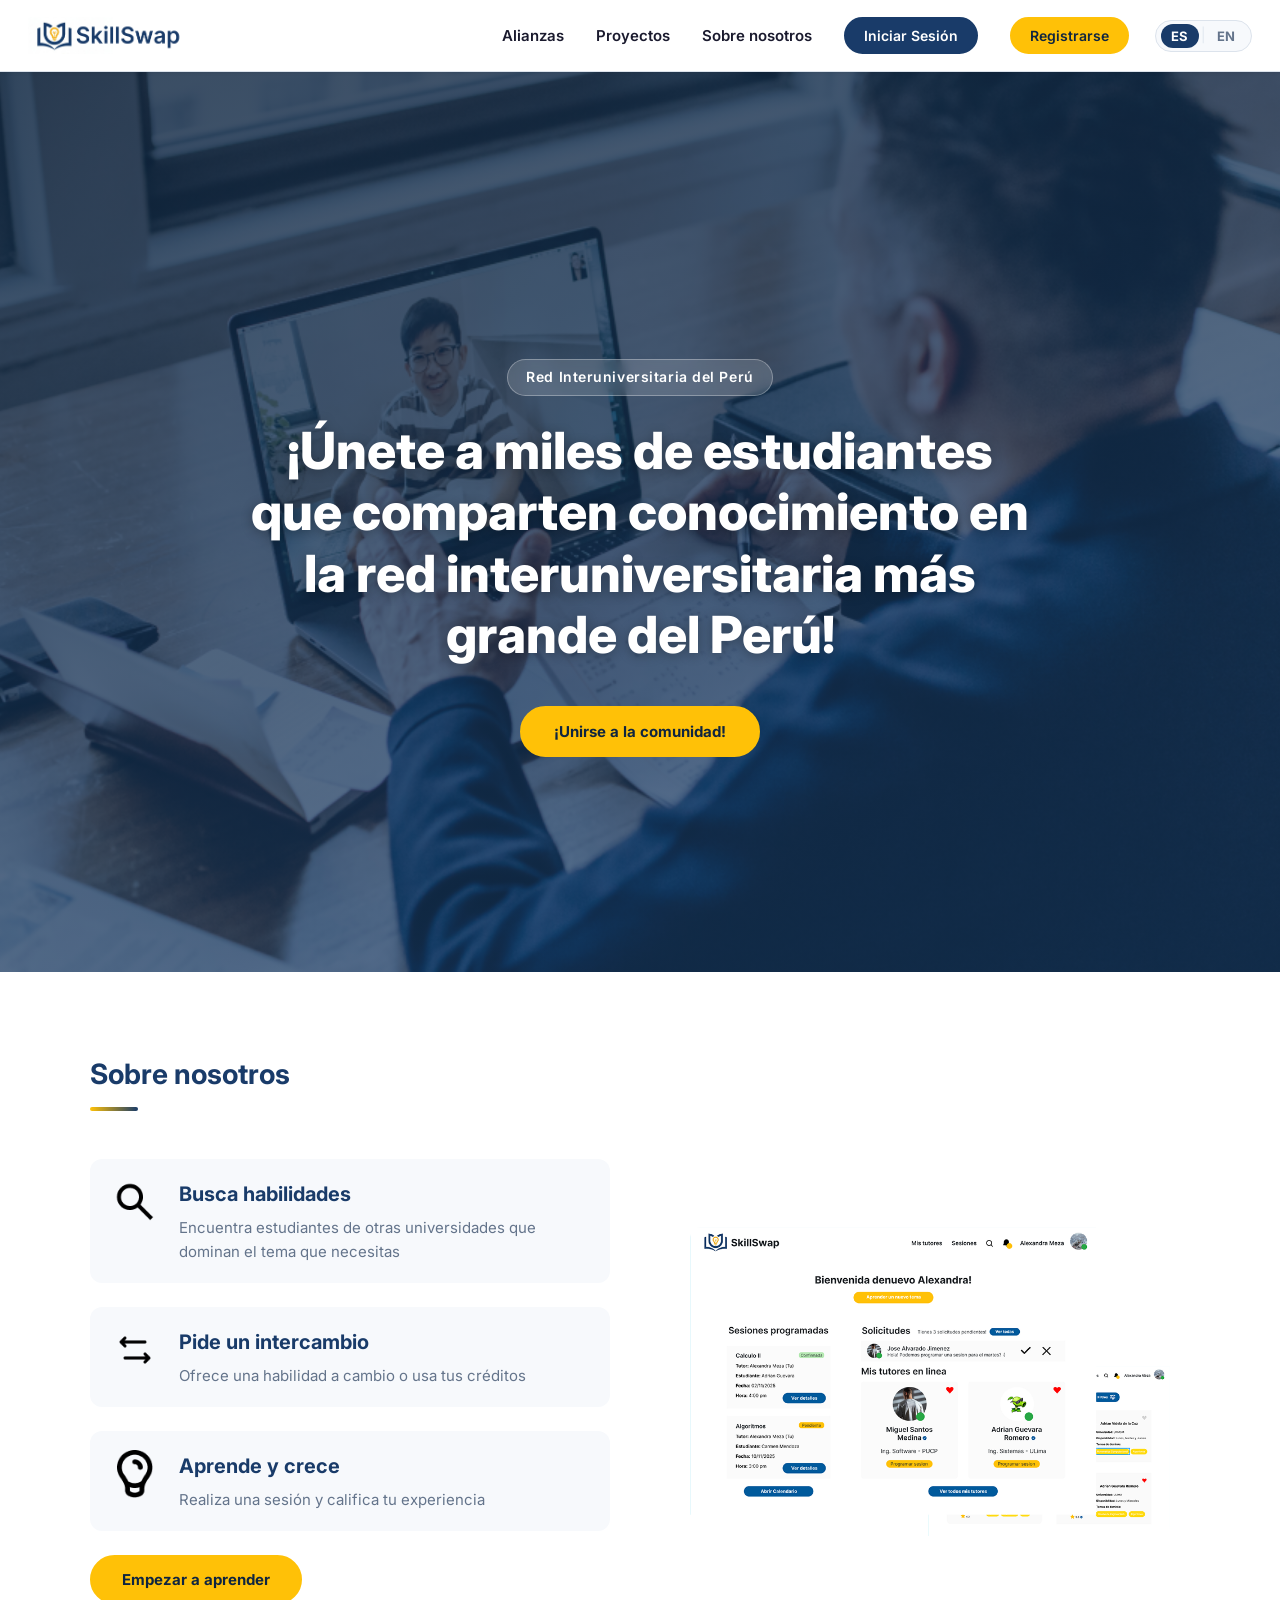
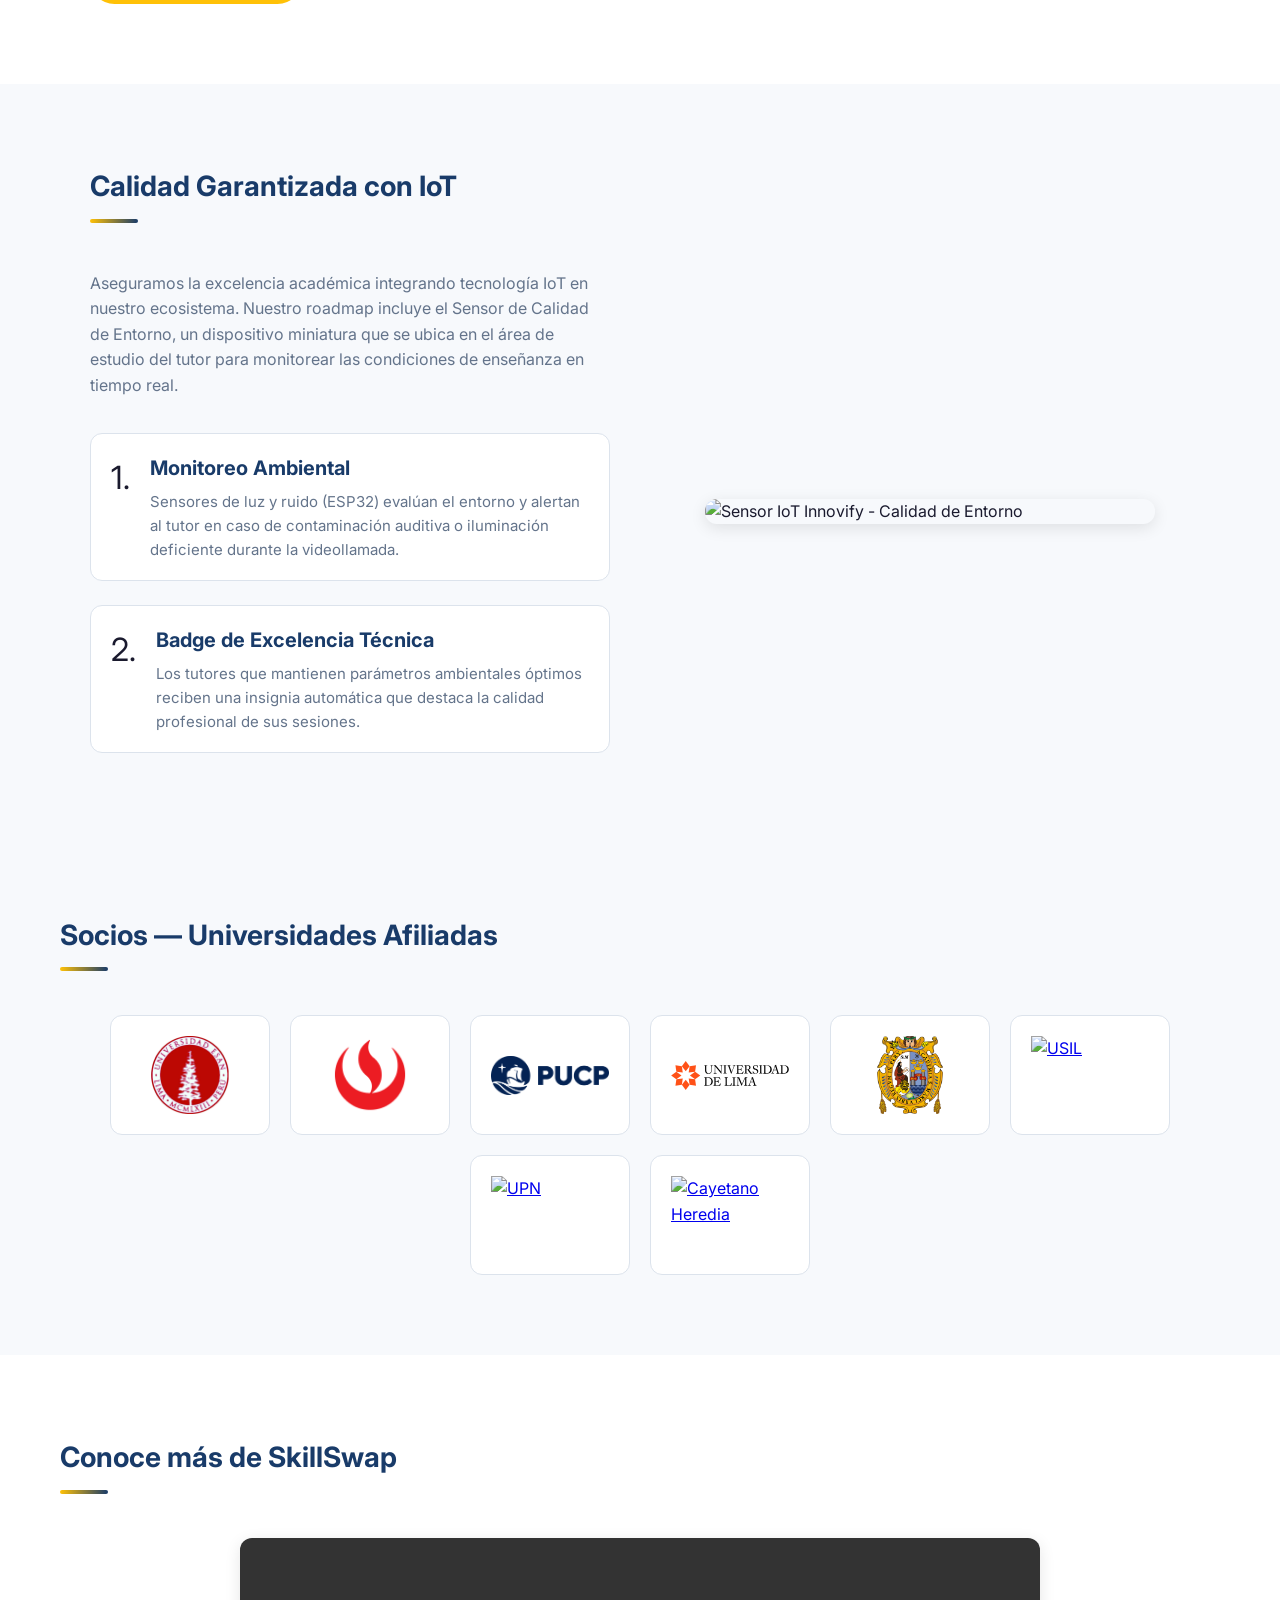
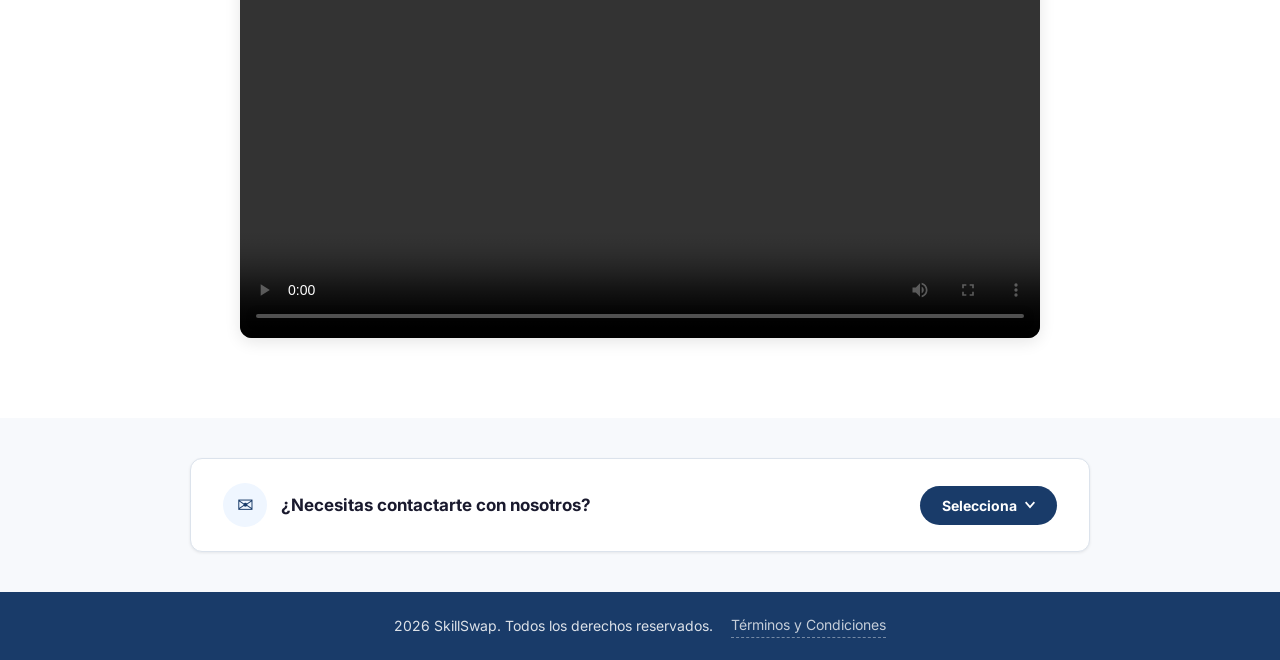
==== public/index.html @ 89dc1c05 "se agrega rutas de alliances" ====
<!DOCTYPE html>
<html lang="es">
  <head>
    <meta charset="UTF-8" />
    <meta name="viewport" content="width=device-width, initial-scale=1.0" />

    <!-- ── SEO Meta Tags ── -->
    <meta name="description" content="Conecta con estudiantes universitarios verificados para recibir tutorías en línea." />

    <!-- ── SEO Bilingüe: hreflang (US35) ── -->
    <!--
      Estas etiquetas le dicen a Google qué versión de idioma mostrar según la región.
      Cuando el usuario esté en español, el <head> se estructura así:
      lang="es" + hreflang="es/en/x-default" apuntando a la misma URL
      (una SPA no tiene rutas distintas, así que href apunta al mismo index.html)
    -->
    <link rel="alternate" hreflang="es" href="index.html" />
    <link rel="alternate" hreflang="en" href="index.html" />
    <link rel="alternate" hreflang="x-default" href="index.html" />

    <link rel="stylesheet" href="assets/styles/index_stylesheet.css" />
    <link rel="icon" href="favicon.ico" type="image/x-icon" />
    <title>SkillSwap | La Red Interuniversitaria Más Grande del Perú</title>
  </head>
  <body>

    <!-- ═══════════════════════════════════════ NAV ═══════════════════════════════════════ -->
    <nav class="barra-navegacion">

      <!-- Botón menú hamburguesa -->
      <div class="menu-hamburguesa" id="btn-menu" aria-label="Abrir menú" role="button" tabindex="0">
        <span></span>
        <span></span>
        <span></span>
      </div>

      <!-- Logo -->
      <div class="logo">
        <a href="index.html">
          <img src="assets/images/SkillSwap_logo.png" alt="Logo SkillSwap" />
        </a>
      </div>

      <!-- Menú principal -->
      <div class="menu-horizontal">
        <ul class="menu-horizontal-opciones">

          <li><a href="sites/alliances.html"   data-i18n="nav-alianzas">Alianzas</a></li>
          <li><a href="sites/proyects.html"  data-i18n="nav-proyectos">Proyectos</a></li>
          <li><a href="sites/aboutUS.html" data-i18n="nav-sobre-nosotros">Sobre nosotros</a></li>

          <li>
            <a href="sites/login.html">
              <button class="btn-iniciarsesion" data-i18n="nav-login">Iniciar Sesión</button>
            </a>
          </li>
          <li>
            <a href="sites/register.html">
              <button class="btn-registrase" data-i18n="nav-register">Registrarse</button>
            </a>
          </li>

          <!-- ── Selector de Idioma (US35) ── -->
          <li class="lang-switcher-item">
            <div class="lang-switcher" role="group" aria-label="Seleccionar idioma">
              <button class="lang-btn active" data-lang="es" onclick="applyLanguage('es')" aria-label="Español">ES</button>
              <span class="lang-divider">|</span>
              <button class="lang-btn"        data-lang="en" onclick="applyLanguage('en')" aria-label="English">EN</button>
            </div>
          </li>

        </ul>
      </div>
    </nav>

    <!-- ═══════════════════════════════════════ SECCIÓN 1 — HERO ═══════════════════════════════════════ -->
    <section class="seccion-llamado-accion">
      <div class="hero-badge" data-i18n="hero-badge"> Red Interuniversitaria del Perú</div>
      <h1 class="llamado-accion-texto" data-i18n="hero-title">
        ¡Únete a miles de estudiantes que comparten conocimiento en la red
        interuniversitaria más grande del Perú!
      </h1>
      <button class="llamado-accion-boton"
              onclick="location.href='sitios/index-registrarse.html'"
              data-i18n="hero-btn">
        ¡Unirse a la comunidad!
      </button>
    </section>

    <!-- ═══════════════════════════════════════ SECCIÓN 2 — SOBRE NOSOTROS ═══════════════════════════════════════ -->
    <section class="seccion-nosotros">
      <div class="division-general-nosotros">

        <div class="titulo-seccion">
          <h2 class="nosotros-titulo" data-i18n="about-title">Sobre nosotros</h2>
          <div class="titulo-decorador"></div>
        </div>

        <div class="division-contenido-row">

          <div class="division-nosotros-txt">

            <div class="elementos-nosotros-txt">
              <div class="ns-icono">
                <img src="assets/images/imagen-lupa.png" alt="Lupa — buscar habilidades" />
              </div>
              <div class="ns-texto">
                <h3 data-i18n="about-skill1-title">Busca habilidades</h3>
                <p data-i18n="about-skill1-desc">Encuentra estudiantes de otras universidades que dominan el tema que necesitas</p>
              </div>
            </div>

            <div class="elementos-nosotros-txt">
              <div class="ns-icono">
                <img src="assets/images/imagen-intercambio.png" alt="Intercambio — dos flechas" />
              </div>
              <div class="ns-texto">
                <h3 data-i18n="about-skill2-title">Pide un intercambio</h3>
                <p data-i18n="about-skill2-desc">Ofrece una habilidad a cambio o usa tus créditos</p>
              </div>
            </div>

            <div class="elementos-nosotros-txt">
              <div class="ns-icono">
                <img src="assets/images/imagen-foco.png" alt="Foco — aprender y crecer" />
              </div>
              <div class="ns-texto">
                <h3 data-i18n="about-skill3-title">Aprende y crece</h3>
                <p data-i18n="about-skill3-desc">Realiza una sesión y califica tu experiencia</p>
              </div>
            </div>

            <button class="llamado-accion-boton2"
                    onclick="location.href='sitios/index-login.html'"
                    data-i18n="about-btn">
              Empezar a aprender
            </button>
          </div>

          <div class="division-nosotros-ima">
            <img src="assets/images/imagen-derecha-seccion.png"
                 alt="Pantallas de la plataforma SkillSwap" />
          </div>

        </div>
      </div>
    </section>
<!-- ═══════════════════════════════════════ SECCIÓN Nueva — Presentacion de IoT ═══════════════════════════════════════ -->
 <section class="seccion-iot">
      <div class="division-general-iot">
        <div class="titulo-seccion">
          <h2 class="iot-titulo" data-i18n="iot-title">Calidad Garantizada con IoT</h2>
          <div class="titulo-decorador"></div>
        </div>

        <div class="division-contenido-row-iot">
          <div class="division-iot-txt">
            <p class="iot-desc" data-i18n="iot-desc">
              Aseguramos la excelencia académica integrando tecnología IoT en nuestro ecosistema. Nuestro roadmap incluye el Sensor de Calidad de Entorno, un dispositivo miniatura que se ubica en el área de estudio del tutor para monitorear las condiciones de enseñanza en tiempo real.
            </p>

            <div class="elementos-iot-txt">
              <div class="ns-icono">
                <span style="font-size: 32px;">1.</span>
              </div>
              <div class="ns-texto">
                <h3 data-i18n="iot-feature1-title">Monitoreo Ambiental</h3>
                <p data-i18n="iot-feature1-desc">Sensores de luz y ruido (ESP32) evalúan el entorno y alertan al tutor en caso de contaminación auditiva o iluminación deficiente durante la videollamada.</p>
              </div>
            </div>

            <div class="elementos-iot-txt">
              <div class="ns-icono">
                <span style="font-size: 32px;">2.</span>
              </div>
              <div class="ns-texto">
                <h3 data-i18n="iot-feature2-title">Badge de Excelencia Técnica</h3>
                <p data-i18n="iot-feature2-desc">Los tutores que mantienen parámetros ambientales óptimos reciben una insignia automática que destaca la calidad profesional de sus sesiones.</p>
              </div>
            </div>
          </div>

          <div class="division-iot-ima">
            <img src="assets/images/sensores.png" alt="Sensor IoT Innovify - Calidad de Entorno" />
          </div>
        </div>
      </div>
    </section>
<!-- ═══════════════════════════════════════ SECCIÓN — SOCIOS ═══════════════════════════════════════ -->
<section class="seccion-socios">
  <div class="titulo-seccion">
    <h2 class="socios-titulo-h" data-i18n="partners-title">Socios — Universidades Afiliadas</h2>
    <div class="titulo-decorador"></div>
  </div>
  <div class="socios-logos">
    <div class="socios-logos-row">
      <a href="https://www.esan.edu.pe" target="_blank" rel="noopener">
        <div class="socio-logo"><img src="assets/images/esan_logo2.png" alt="ESAN"></div>
      </a>
      <a href="https://www.upc.edu.pe" target="_blank" rel="noopener">
        <div class="socio-logo"><img src="assets/images/upc_logo.png" alt="UPC"></div>
      </a>
      <a href="https://www.pucp.edu.pe" target="_blank" rel="noopener">
        <div class="socio-logo"><img src="assets/images/pucp_logo.png" alt="PUCP"></div>
      </a>
      <a href="https://www.ulima.edu.pe" target="_blank" rel="noopener">
        <div class="socio-logo"><img src="assets/images/u_lima_logo.svg" alt="ULIMA"></div>
      </a>
      <a href="https://www.unmsm.edu.pe" target="_blank" rel="noopener">
        <div class="socio-logo"><img src="assets/images/unmsm_logo.png" alt="UNMSM"></div>
      </a>
      <a href="https://www.usil.edu.pe" target="_blank" rel="noopener">
        <div class="socio-logo"><img src="assets/images/usil_logo.png" alt="USIL"></div>
      </a>
      <a href="https://www.upn.edu.pe" target="_blank" rel="noopener">
        <div class="socio-logo"><img src="assets/images/upn_logo.png" alt="UPN"></div>
      </a>
      <a href="https://www.cayetano.edu.pe" target="_blank" rel="noopener">
        <div class="socio-logo"><img src="assets/images/cayetano_logo.png" alt="Cayetano Heredia"></div>
      </a>
    </div>
  </div>
</section>
    <!-- ═══════════════════════════════════════ SECCIÓN 4 — VIDEO ═══════════════════════════════════════ -->
    <section class="seccion-atp">
      <div class="titulo-seccion">
        <h2 class="atp-titulo-h" data-i18n="atp-title">Conoce más de SkillSwap</h2>
        <div class="titulo-decorador"></div>
      </div>
      <div class="div-video-atp">
        <video src="assets/videos/video-atp.mp4" controls></video>
      </div>
    </section>

    <!-- ═══════════════════════════════════════ SECCIÓN 5 — CONTACTO ═══════════════════════════════════════ -->
    <section class="contact-section">
      <div class="contact-bar">
        <div class="contact-bar-info">
          <div class="contact-icon">✉</div>
          <h3 data-i18n="contact-title">¿Necesitas contactarte con nosotros?</h3>
        </div>
        <div class="dropdown-container">
          <button class="contact-button">
            <span data-i18n="contact-btn">Selecciona</span>
            <svg width="10" height="10" viewBox="0 0 38 27" fill="none" xmlns="http://www.w3.org/2000/svg">
              <path fill-rule="evenodd" clip-rule="evenodd" d="M4.75 0L19 16.2L33.25 0L38 5.4L19 27L0 5.4L4.75 0Z" fill="currentColor"/>
            </svg>
          </button>
          <div class="dropdown-menu">
            <a href="sitios/alianzas.html" data-i18n="contact-alianzas">Alianzas</a>
            <a href="sitios/proyectos.html" data-i18n="contact-proyectos">Proyectos</a>
          </div>
        </div>
      </div>
    </section>

    <!-- ═══════════════════════════════════════ FOOTER ═══════════════════════════════════════ -->
    <footer>
      <div class="seccion-footer">
        <p>
          <span data-i18n="footer-text">2026 SkillSwap. Todos los derechos reservados.</span>
          <a href="archivos/TerminosCondiciones.pdf" class="terminos-condiciones" data-i18n="footer-terms">
            Términos y Condiciones
          </a>
        </p>
      </div>
    </footer>

    <!-- ═══════════════════════════════════════ SCRIPTS ═══════════════════════════════════════ -->

    <!-- Script menú hamburguesa -->
    <script>
      const btnMenu = document.getElementById('btn-menu');
      const menu = document.querySelector('.barra-navegacion .menu-horizontal');

      btnMenu.addEventListener('click', () => {
        menu.classList.toggle('activo');
      });
    </script>

    <!-- ── Script i18n — US35 ── -->
    <script>
      /* ────────────────────────────────────────────────
         Diccionario de traducciones
         Añade aquí cualquier nueva clave data-i18n
      ──────────────────────────────────────────────── */
      const translations = {
        es: {
          /* Página */
          "page-title":       "SkillSwap | La Red Interuniversitaria Más Grande del Perú",
          "meta-description": "Conecta con estudiantes universitarios verificados para recibir tutorías en línea.",

          /* Navbar */
          "nav-alianzas":       "Alianzas",
          "nav-proyectos":      "Proyectos",
          "nav-sobre-nosotros": "Sobre nosotros",
          "nav-login":          "Iniciar Sesión",
          "nav-register":       "Registrarse",

          /* Hero */
          "hero-badge": " Red Interuniversitaria del Perú",
          "hero-title": "¡Únete a miles de estudiantes que comparten conocimiento en la red interuniversitaria más grande del Perú!",
          "hero-btn":   "¡Unirse a la comunidad!",

          /* Sobre nosotros */
          "about-title":       "Sobre nosotros",
          "about-skill1-title": "Busca habilidades",
          "about-skill1-desc":  "Encuentra estudiantes de otras universidades que dominan el tema que necesitas",
          "about-skill2-title": "Pide un intercambio",
          "about-skill2-desc":  "Ofrece una habilidad a cambio o usa tus créditos",
          "about-skill3-title": "Aprende y crece",
          "about-skill3-desc":  "Realiza una sesión y califica tu experiencia",
          "about-btn":          "Empezar a aprender",

          /* IoT / Innovación */
          "iot-title":          "Calidad Garantizada con IoT",
          "iot-desc":           "Aseguramos la excelencia académica integrando tecnología IoT en nuestro ecosistema. Nuestro roadmap incluye el Sensor de Calidad de Entorno, un dispositivo miniatura que se ubica en el área de estudio del tutor para monitorear las condiciones de enseñanza en tiempo real.",
          "iot-feature1-title": "Monitoreo Ambiental",
          "iot-feature1-desc":  "Sensores de luz y ruido (ESP32) evalúan el entorno y alertan al tutor en caso de contaminación auditiva o iluminación deficiente durante la videollamada.",
          "iot-feature2-title": "Badge de Excelencia Técnica",
          "iot-feature2-desc":  "Los tutores que mantienen parámetros ambientales óptimos reciben una insignia automática que destaca la calidad profesional de sus sesiones.",

          /* Socios */
          "partners-title": "Socios — Universidades Afiliadas",

          /* Video */
          "atp-title": "Conoce más de SkillSwap",

          /* Contacto */
          "contact-title":     "¿Necesitas contactarte con nosotros?",
          "contact-btn":       "Selecciona",
          "contact-alianzas":  "Alianzas",
          "contact-proyectos": "Proyectos",

          /* Footer */
          "footer-text":  "2026 SkillSwap. Todos los derechos reservados.",
          "footer-terms": "Términos y Condiciones",
        },

        en: {
          /* Page */
          "page-title":       "SkillSwap | Peru's Largest Inter-University Network",
          "meta-description": "Connect with verified university students for online tutoring sessions.",

          /* Navbar */
          "nav-alianzas":       "Alliances",
          "nav-proyectos":      "Projects",
          "nav-sobre-nosotros": "About us",
          "nav-login":          "Log In",
          "nav-register":       "Sign Up",

          /* Hero */
          "hero-badge": " Peru's Inter-University Network",
          "hero-title": "Join thousands of students sharing knowledge in Peru's largest inter-university network!",
          "hero-btn":   "Join the community!",

          /* About */
          "about-title":        "About us",
          "about-skill1-title": "Search for skills",
          "about-skill1-desc":  "Find students from other universities who master the topic you need",
          "about-skill2-title": "Request an exchange",
          "about-skill2-desc":  "Offer a skill in return or use your credits",
          "about-skill3-title": "Learn and grow",
          "about-skill3-desc":  "Complete a session and rate your experience",
          "about-btn":          "Start learning",

          /* IoT / Innovation */
          "iot-title":          "Quality Guaranteed with IoT",
          "iot-desc":           "We ensure academic excellence by integrating IoT technology into our ecosystem. Our roadmap includes the Environment Quality Sensor, a miniature device placed in the tutor's study area to monitor teaching conditions in real time.",
          "iot-feature1-title": "Environmental Monitoring",
          "iot-feature1-desc":  "Light and noise sensors (ESP32) evaluate the environment and alert the tutor in case of noise pollution or poor lighting during the video call.",
          "iot-feature2-title": "Technical Excellence Badge",
          "iot-feature2-desc":  "Tutors who maintain optimal environmental parameters automatically receive a badge highlighting the professional quality of their sessions.",

          /* Partners */
          "partners-title": "Partners — Affiliated Universities",

          /* Video */
          "atp-title": "Learn more about SkillSwap",

          /* Contact */
          "contact-title":     "Need to get in touch with us?",
          "contact-btn":       "Select",
          "contact-alianzas":  "Alliances",
          "contact-proyectos": "Projects",

          /* Footer */
          "footer-text":  "2026 SkillSwap. All rights reserved.",
          "footer-terms": "Terms and Conditions",
        }
      };

      /* ────────────────────────────────────────────────
         Función principal: aplica el idioma elegido
         - Actualiza html[lang]                 → SEO
         - Actualiza <title>                    → SEO
         - Actualiza <meta name="description">  → SEO
         - Actualiza todos los [data-i18n]      → UI
         - Actualiza botones activos            → UI
         - Guarda en localStorage               → Persistencia
      ──────────────────────────────────────────────── */
      function applyLanguage(lang) {
        if (!translations[lang]) return;
        const t = translations[lang];

        /* 1. Atributo lang del HTML (SEO bilingüe) */
        document.documentElement.lang = lang;

        /* 2. <title> */
        document.title = t["page-title"];

        /* 3. Meta description */
        const metaDesc = document.querySelector('meta[name="description"]');
        if (metaDesc) metaDesc.setAttribute('content', t["meta-description"]);

        /* 4. Todos los elementos con data-i18n */
        document.querySelectorAll('[data-i18n]').forEach(el => {
          const key = el.getAttribute('data-i18n');
          if (t[key] !== undefined) el.textContent = t[key];
        });

        /* 5. Estado visual del selector de idioma */
        document.querySelectorAll('.lang-btn').forEach(btn => {
          btn.classList.toggle('active', btn.dataset.lang === lang);
        });

        /* 6. Persistencia en LocalStorage (Escenario 2) */
        localStorage.setItem('skillswap-lang', lang);
      }

      /* ────────────────────────────────────────────────
         Inicialización al cargar la página
         Lee la preferencia guardada o usa 'es' por defecto
      ──────────────────────────────────────────────── */
      (function init() {
        const savedLang = localStorage.getItem('skillswap-lang') || 'es';
        applyLanguage(savedLang);
      })();
    </script>

  </body>
</html>
---- public/assets/styles/index_stylesheet.css ----
@import url("https://fonts.googleapis.com/css2?family=Inter:ital,opsz,wght@0,14..32,100..900;1,14..32,100..900&display=swap");

/* ═══════════════════════════════════════════════════════════════
   RESET & BASE
═══════════════════════════════════════════════════════════════ */
* {
  margin: 0;
  padding: 0;
  box-sizing: border-box;
  font-family: "Inter", sans-serif;
}

/* ═══════════════════════════════════════════════════════════════
   VARIABLES DE DISEÑO
═══════════════════════════════════════════════════════════════ */
:root {
  /* Colores principales */
  --primary-color:     #193b69;
  --primary-dark:      #0f2540;
  --primary-light:     #1e4d8a;
  --secondary-color:   #FFC107;
  --secondary-dark:    #e6a800;
  --background-color:  #f7f9fc;
  --surface-color:     #ffffff;
  --border-color:      #dce3ec;
  --white-color:       #ffffff;

  /* Colores de texto */
  --text-color:        #1a1a2e;
  --text-muted:        #64748b;
  --button-text-color: #ffffff;

  /* Dimensiones del layout */
  --nav-bar-height:    72px;
  --footer-height:     60px;
  --section-padding:   80px;
  --section-gap:       60px;

  /* Tipografía */
  --h1-font-size:   36px;
  --h2-font-size:   28px;
  --h3-font-size:   20px;
  --base-font-size: 16px;
  --label-font-size:14px;
  --line-height:    1.6;

  /* Bordes y sombras */
  --radius-sm:  6px;
  --radius-md:  12px;
  --radius-lg:  24px;
  --radius-xl:  999px;
  --shadow-sm:  0 1px 3px rgba(0,0,0,0.08);
  --shadow-md:  0 4px 16px rgba(0,0,0,0.10);
  --shadow-lg:  0 8px 32px rgba(0,0,0,0.12);

  /* Transiciones */
  --transition: 0.25s ease;
}

/* ═══════════════════════════════════════════════════════════════
   BODY
═══════════════════════════════════════════════════════════════ */
body {
  background-color: var(--background-color);
  margin-top: var(--nav-bar-height);
  color: var(--text-color);
  line-height: var(--line-height);
}

/* ═══════════════════════════════════════════════════════════════
   BARRA DE NAVEGACIÓN
═══════════════════════════════════════════════════════════════ */
.barra-navegacion {
  display: flex;
  background-color: var(--surface-color);
  justify-content: space-between;
  align-items: center;
  padding: 0 28px;
  height: var(--nav-bar-height);
  width: 100%;
  position: fixed;
  top: 0;
  left: 0;
  z-index: 1000;
  border-bottom: 1px solid var(--border-color);
  box-shadow: var(--shadow-sm);
}

/* Logo */
.logo {
  display: flex;
  align-items: center;
  flex-shrink: 0;
}

.logo img {
  width: 160px;
  max-width: 160px;
  display: block;
}

/* Menú horizontal */
.menu-horizontal-opciones {
  list-style: none;
  display: flex;
  align-items: center;
  gap: 4px;
  padding: 0;
}

.menu-horizontal-opciones li a {
  text-decoration: none;
  display: block;
  color: var(--text-color);
  padding: 8px 14px;
  font-weight: 600;
  font-size: 15px;
  border-radius: var(--radius-sm);
  transition: color var(--transition), background-color var(--transition);
}

.menu-horizontal-opciones li a:hover {
  color: var(--primary-color);
  background-color: #f0f5ff;
}

/* Botones navbar */
.btn-iniciarsesion {
  border-radius: var(--radius-xl);
  padding: 8px 18px;
  font-size: 14px;
  font-weight: 600;
  background-color: var(--primary-color);
  color: var(--button-text-color);
  border: 2px solid var(--primary-color);
  cursor: pointer;
  transition: transform var(--transition), background-color var(--transition), box-shadow var(--transition);
}

.btn-iniciarsesion:hover {
  background-color: var(--primary-dark);
  transform: translateY(-1px);
  box-shadow: 0 4px 14px rgba(25, 59, 105, 0.35);
}

.btn-registrase {
  border-radius: var(--radius-xl);
  padding: 8px 18px;
  font-size: 14px;
  font-weight: 600;
  background-color: var(--secondary-color);
  color: var(--primary-dark);
  border: 2px solid var(--secondary-color);
  cursor: pointer;
  transition: transform var(--transition), background-color var(--transition), box-shadow var(--transition);
}

.btn-registrase:hover {
  background-color: var(--secondary-dark);
  transform: translateY(-1px);
  box-shadow: 0 4px 14px rgba(255, 193, 7, 0.45);
}

/* ─────────────────────────────────────────
   SELECTOR DE IDIOMA — US35
   Pill con dos botones ES | EN
───────────────────────────────────────── */
.lang-switcher-item {
  margin-left: 8px;
}

.lang-switcher {
  display: flex;
  align-items: center;
  gap: 2px;
  background-color: var(--background-color);
  border: 1px solid var(--border-color);
  border-radius: var(--radius-xl);
  padding: 3px 5px;
}

.lang-btn {
  border: none;
  background: transparent;
  font-size: 13px;
  font-weight: 700;
  color: var(--text-muted);
  padding: 4px 10px;
  border-radius: var(--radius-xl);
  cursor: pointer;
  transition: background-color var(--transition), color var(--transition);
  letter-spacing: 0.04em;
}

.lang-btn.active {
  background-color: var(--primary-color);
  color: var(--white-color);
}

.lang-btn:not(.active):hover {
  background-color: #e8edf5;
  color: var(--primary-color);
}

.lang-divider {
  color: var(--border-color);
  font-size: 14px;
  font-weight: 300;
  user-select: none;
}

/* Hamburguesa */
.menu-hamburguesa {
  display: none;
  flex-direction: column;
  gap: 6px;
  cursor: pointer;
  padding: 8px;
  border-radius: var(--radius-sm);
}

.menu-hamburguesa span {
  width: 26px;
  height: 2.5px;
  background-color: var(--primary-color);
  border-radius: 2px;
  transition: 0.3s;
  display: block;
}

/* ═══════════════════════════════════════════════════════════════
   TÍTULO DE SECCIÓN (compartido)
═══════════════════════════════════════════════════════════════ */
.titulo-seccion {
  display: flex;
  flex-direction: column;
  align-items: flex-start;
  gap: 10px;
  margin-bottom: 12px;
}

.nosotros-titulo,
.socios-titulo-h,
.atp-titulo-h {
  font-size: var(--h2-font-size);
  font-weight: 700;
  color: var(--primary-color);
}

/* Línea decorativa debajo del título */
.titulo-decorador {
  width: 48px;
  height: 4px;
  border-radius: 2px;
  background: linear-gradient(90deg, var(--secondary-color), var(--primary-color));
}

/* ═══════════════════════════════════════════════════════════════
   SECCIÓN 1 — HERO
═══════════════════════════════════════════════════════════════ */
.seccion-llamado-accion {
  padding-top: var(--nav-bar-height);
  background: linear-gradient(
      160deg,
      rgba(15, 37, 64, 0.82) 0%,
      rgba(25, 59, 105, 0.65) 100%
    ),
    url(../images/imagen_banner.png) center / cover no-repeat;
  min-height: 100vh;
  display: flex;
  flex-direction: column;
  justify-content: center;
  align-items: center;
  gap: 16px;
  text-align: center;
  padding-left: 24px;
  padding-right: 24px;
}

/* Badge sobre el título */
.hero-badge {
  display: inline-block;
  background: rgba(255, 255, 255, 0.15);
  backdrop-filter: blur(6px);
  color: var(--white-color);
  border: 1px solid rgba(255, 255, 255, 0.3);
  border-radius: var(--radius-xl);
  font-size: 14px;
  font-weight: 600;
  padding: 6px 18px;
  letter-spacing: 0.04em;
  margin-bottom: 8px;
}

.llamado-accion-texto {
  color: var(--white-color);
  font-size: clamp(28px, 4vw, 52px);
  font-weight: 800;
  line-height: 1.2;
  max-width: 800px;
  text-shadow: 0 2px 12px rgba(0, 0, 0, 0.3);
}

.llamado-accion-boton {
  margin-top: 24px;
  display: inline-block;
  font-family: inherit;
  color: var(--primary-dark);
  font-weight: 700;
  font-size: 15px;
  padding: 14px 32px;
  border-radius: var(--radius-xl);
  background-color: var(--secondary-color);
  border: 2px solid var(--secondary-color);
  cursor: pointer;
  text-decoration: none;
  transition: transform var(--transition), box-shadow var(--transition), background-color var(--transition);
}

.llamado-accion-boton:hover {
  background-color: var(--secondary-dark);
  transform: translateY(-2px);
  box-shadow: 0 8px 24px rgba(255, 193, 7, 0.45);
}

/* ═══════════════════════════════════════════════════════════════
   SECCIÓN 2 — SOBRE NOSOTROS
═══════════════════════════════════════════════════════════════ */
.seccion-nosotros {
  padding: var(--section-padding) 60px;
  display: flex;
  flex-direction: column;
  align-items: center;
  background-color: var(--surface-color);
}

.division-general-nosotros {
  display: flex;
  flex-direction: column;
  gap: 36px;
  width: 100%;
  max-width: 1100px;
}

.division-contenido-row {
  display: flex;
  flex-direction: row;
  gap: 60px;
  justify-content: center;
  align-items: center;
  width: 100%;
}

.division-nosotros-txt {
  display: flex;
  flex-direction: column;
  justify-content: center;
  gap: 24px;
  flex: 1;
}

.elementos-nosotros-txt {
  display: flex;
  flex-direction: row;
  align-items: flex-start;
  gap: 20px;
  padding: 18px 20px;
  border-radius: var(--radius-md);
  background-color: var(--background-color);
  border: 1px solid transparent;
  transition: transform var(--transition), box-shadow var(--transition), border-color var(--transition);
}

.elementos-nosotros-txt:hover {
  transform: translateY(-4px);
  box-shadow: var(--shadow-md);
  border-color: var(--border-color);
}

.ns-icono img {
  width: 48px;
  height: 48px;
  object-fit: contain;
  flex-shrink: 0;
}

.ns-texto h3 {
  font-size: var(--h3-font-size);
  font-weight: 700;
  color: var(--primary-color);
  margin-bottom: 6px;
}

.ns-texto p {
  font-size: 15px;
  color: var(--text-muted);
  line-height: 1.6;
}

.llamado-accion-boton2 {
  align-self: flex-start;
  font-family: inherit;
  color: var(--primary-dark);
  font-weight: 700;
  font-size: 15px;
  padding: 13px 30px;
  border-radius: var(--radius-xl);
  background-color: var(--secondary-color);
  border: 2px solid var(--secondary-color);
  cursor: pointer;
  transition: transform var(--transition), box-shadow var(--transition), background-color var(--transition);
}

.llamado-accion-boton2:hover {
  background-color: var(--secondary-dark);
  transform: translateY(-2px);
  box-shadow: 0 6px 20px rgba(255, 193, 7, 0.4);
}

.division-nosotros-ima {
  flex: 1;
  display: flex;
  justify-content: center;
  align-items: center;
}

.division-nosotros-ima img {
  width: 100%;
  max-width: 480px;
  border-radius: var(--radius-md);
  transition: transform var(--transition);
}

.division-nosotros-ima img:hover {
  transform: scale(1.02);
}

/* ═══════════════════════════════════════════════════════════════
   SECCIÓN 3 — SOCIOS
═══════════════════════════════════════════════════════════════ */
.seccion-socios {
  padding: var(--section-padding) 60px;
  display: flex;
  flex-direction: column;
  background-color: var(--background-color);
}

.socios-logos {
  padding: 32px 0 0;
  width: 100%;
}

.socios-logos-row {
  display: flex;
  flex-wrap: wrap;
  justify-content: center;
  gap: 20px;
}

.socio-logo {
  width: 160px;
  height: 120px;
  display: flex;
  align-items: center;
  justify-content: center;
  padding: 20px;
  border-radius: var(--radius-md);
  background-color: var(--surface-color);
  border: 1px solid var(--border-color);
  transition: transform var(--transition), box-shadow var(--transition);
}

.socio-logo img {
  width: 100%;
  height: 100%;
  object-fit: contain;
}

.socio-logo:hover {
  transform: translateY(-4px);
  box-shadow: var(--shadow-md);
  cursor: pointer;
}

/* ═══════════════════════════════════════════════════════════════
   SECCIÓN 4 — VIDEO / ATP
═══════════════════════════════════════════════════════════════ */
.seccion-atp {
  padding: var(--section-padding) 60px;
  display: flex;
  flex-direction: column;
  background-color: var(--surface-color);
}

.div-video-atp {
  display: flex;
  justify-content: center;
  padding-top: 32px;
}

.div-video-atp video {
  width: 100%;
  max-width: 800px;
  border-radius: var(--radius-md);
  box-shadow: var(--shadow-md);
  transition: box-shadow var(--transition);
}

.div-video-atp video:hover {
  box-shadow: var(--shadow-lg);
}

/* ═══════════════════════════════════════════════════════════════
   SECCIÓN 5 — CONTACTO
═══════════════════════════════════════════════════════════════ */
.contact-section {
  padding: 40px 24px;
  background-color: var(--background-color);
}

.contact-bar {
  display: flex;
  justify-content: space-between;
  align-items: center;
  background-color: var(--surface-color);
  border: 1px solid var(--border-color);
  border-radius: var(--radius-md);
  padding: 24px 32px;
  max-width: 900px;
  margin: 0 auto;
  box-shadow: var(--shadow-sm);
  gap: 20px;
}

.contact-bar-info {
  display: flex;
  align-items: center;
  gap: 14px;
}

.contact-icon {
  width: 44px;
  height: 44px;
  border-radius: 50%;
  background-color: #eff6ff;
  color: var(--primary-color);
  display: flex;
  align-items: center;
  justify-content: center;
  font-size: 20px;
  flex-shrink: 0;
}

.contact-bar h3 {
  margin: 0;
  font-size: 17px;
  font-weight: 700;
  color: var(--text-color);
}

.contact-button {
  background-color: var(--primary-color);
  color: var(--white-color);
  border: none;
  padding: 11px 22px;
  font-size: 14px;
  font-weight: 700;
  cursor: pointer;
  border-radius: var(--radius-xl);
  display: flex;
  align-items: center;
  gap: 8px;
  transition: background-color var(--transition), transform var(--transition), box-shadow var(--transition);
  white-space: nowrap;
  flex-shrink: 0;
}

.contact-button:hover {
  background-color: var(--primary-dark);
  transform: translateY(-1px);
  box-shadow: 0 4px 14px rgba(25, 59, 105, 0.35);
}

.dropdown-container {
  position: relative;
  display: inline-block;
}

.dropdown-container::after {
  content: "";
  position: absolute;
  top: 100%;
  right: 0;
  width: 100%;
  height: 10px; /* espacio de seguridad */
}

.dropdown-menu {
  display: none;
  position: absolute;
  right: 0;
  top: 100%;
  margin-top: 8px;
  background-color: var(--surface-color);
  min-width: 180px;
  border: 1px solid var(--border-color);
  border-radius: var(--radius-md);
  box-shadow: var(--shadow-md);
  z-index: 10;
  overflow: hidden;
}

.dropdown-menu a {
  color: var(--text-color);
  padding: 12px 18px;
  text-decoration: none;
  display: block;
  font-size: 14px;
  font-weight: 500;
  transition: background-color var(--transition);
}

.dropdown-menu a:hover {
  background-color: var(--background-color);
  color: var(--primary-color);
}

.dropdown-container:hover .dropdown-menu {
  display: block;
}

/* ═══════════════════════════════════════════════════════════════
   FOOTER
═══════════════════════════════════════════════════════════════ */
.seccion-footer {
  background-color: var(--primary-color);
  color: var(--white-color);
  text-align: center;
  padding: 22px 24px;
}

.seccion-footer p {
  display: flex;
  justify-content: center;
  align-items: center;
  flex-wrap: wrap;
  gap: 6px 18px;
  font-size: 14px;
  color: rgba(255, 255, 255, 0.85);
  margin: 0 auto;
}

.seccion-footer span {
  color: rgba(255, 255, 255, 0.85);
}

.terminos-condiciones {
  color: rgba(255, 255, 255, 0.75);
  text-decoration: none;
  font-size: 14px;
  border-bottom: 1px dashed rgba(255, 255, 255, 0.4);
  transition: color var(--transition), border-color var(--transition);
}

.terminos-condiciones:hover {
  color: var(--secondary-color);
  border-color: var(--secondary-color);
}

/* ═══════════════════════════════════════════════════════════════
   SECCIÓN - INNOVACIÓN IOT
═══════════════════════════════════════════════════════════════ */
.seccion-iot {
  padding: var(--section-padding) 60px;
  display: flex;
  flex-direction: column;
  align-items: center;
  /* Fondo distinto para contrastar con la sección "Sobre Nosotros" (blanca) */
  background-color: var(--background-color); 
}

.division-general-iot {
  display: flex;
  flex-direction: column;
  gap: 36px;
  width: 100%;
  max-width: 1100px;
}

.iot-titulo {
  font-size: var(--h2-font-size);
  font-weight: 700;
  color: var(--primary-color);
}

.division-contenido-row-iot {
  display: flex;
  flex-direction: row;
  gap: 60px;
  justify-content: center;
  align-items: center;
  width: 100%;
}

.division-iot-txt {
  display: flex;
  flex-direction: column;
  justify-content: center;
  gap: 24px;
  flex: 1;
}

.iot-desc {
  font-size: 16px;
  color: var(--text-muted);
  line-height: var(--line-height);
  margin-bottom: 10px;
}

.elementos-iot-txt {
  display: flex;
  flex-direction: row;
  align-items: flex-start;
  gap: 20px;
  padding: 18px 20px;
  border-radius: var(--radius-md);
  background-color: var(--surface-color);
  border: 1px solid var(--border-color);
  transition: transform var(--transition), box-shadow var(--transition);
}

.elementos-iot-txt:hover {
  transform: translateY(-4px);
  box-shadow: var(--shadow-sm);
}

.division-iot-ima {
  flex: 1;
  display: flex;
  justify-content: center;
  align-items: center;
}

.division-iot-ima img {
  width: 100%;
  max-width: 450px;
  border-radius: var(--radius-md);
  box-shadow: var(--shadow-md);
  transition: transform var(--transition);
}

.division-iot-ima img:hover {
  transform: scale(1.02);
}



/* ═══════════════════════════════════════════════════════════════
   SUBMENÚS VERTICALES (existentes, sin cambios)
═══════════════════════════════════════════════════════════════ */
.menu-vertical-lp,
.menu-vertical-lp-conts {
  list-style: none;
  padding: 0;
  position: absolute;
  display: none;
  width: 150px;
  background-color: rgba(0, 0, 0, 0.5);
}

.menu-horizontal-opciones li:hover .menu-vertical-lp,
.menu-horizontal-opciones li:hover .menu-vertical-lp-conts {
  display: block;
}

.menu-vertical-lp li a {
  padding: 15px 15px 15px 20px;
  margin: 5px;
  color: var(--white-color);
}

.menu-vertical-lp li a:hover,
.menu-vertical-lp-conts li a:hover {
  color: var(--secondary-color);
}

.menu-vertical-lp-conts li a {
  padding: 7px 15px 7px 7px;
  margin: 5px;
  color: var(--white-color);
  display: flex;
  gap: 7px;
  align-items: center;
}

.conts-logos {
  margin: 5px;
  height: 30px;
  max-height: 30px;
}

/* ═══════════════════════════════════════════════════════════════
   RESPONSIVE — TABLETS (≤ 1024px)
═══════════════════════════════════════════════════════════════ */
@media screen and (max-width: 1024px) {

  .division-contenido-row {
    flex-direction: column-reverse;
    gap: 30px;
    align-items: center;
  }

  .division-nosotros-ima img {
    max-width: 520px;
    width: 90%;
  }

  .llamado-accion-texto {
    font-size: 32px;
  }

  .seccion-nosotros,
  .seccion-socios,
  .seccion-atp {
    padding: 60px 32px;
  }

  .llamado-accion-boton2 {
    align-self: center;
  }
}

/* ═══════════════════════════════════════════════════════════════
   RESPONSIVE — MÓVILES (≤ 768px)
═══════════════════════════════════════════════════════════════ */
@media screen and (max-width: 768px) {

  /* Hamburguesa visible */
  .menu-hamburguesa {
    display: flex;
  }

  /* Menú lateral deslizante */
  .menu-horizontal-opciones {
    display: flex;
    flex-direction: column;
    align-items: flex-start;
    gap: 4px;
    padding: 24px 20px;
    background-color: var(--surface-color);
    position: fixed;
    top: var(--nav-bar-height);
    left: -100%;
    width: 270px;
    height: calc(100vh - var(--nav-bar-height));
    transition: left 0.3s ease;
    z-index: 999;
    box-shadow: 4px 0 20px rgba(0,0,0,0.08);
    border-right: 1px solid var(--border-color);
    overflow-y: auto;
  }

  .menu-horizontal.activo .menu-horizontal-opciones {
    left: 0;
  }

  .menu-horizontal-opciones li {
    width: 100%;
  }

  .menu-horizontal-opciones li a {
    padding: 12px 8px;
    border-bottom: 1px solid var(--border-color);
    border-radius: 0;
    font-size: 15px;
  }

  .btn-iniciarsesion,
  .btn-registrase {
    width: 100%;
    text-align: center;
    margin-top: 4px;
    display: block;
  }

  /* Selector de idioma en móvil */
  .lang-switcher-item {
    margin-left: 0;
    margin-top: 8px;
  }

  .lang-switcher {
    width: fit-content;
  }

  /* Hero */
  .seccion-llamado-accion {
    padding-left: 16px;
    padding-right: 16px;
  }

  .llamado-accion-texto {
    font-size: 26px;
  }

  /* Secciones */
  .seccion-nosotros,
  .seccion-socios,
  .seccion-atp {
    padding: 48px 20px;
  }

  .elementos-nosotros-txt {
    flex-direction: column;
    align-items: flex-start;
  }

  /* Contacto */
  .contact-bar {
    flex-direction: column;
    align-items: flex-start;
    gap: 16px;
    padding: 20px;
  }

  .contact-button {
    width: 100%;
    justify-content: center;
  }

  /* Dropdown contacto — static en móvil */
  .dropdown-menu {
    position: static;
    box-shadow: none;
    border-radius: 0;
    border: none;
    border-top: 1px solid var(--border-color);
  }

  .dropdown-container:hover .dropdown-menu {
    display: none;
  }

  .dropdown-content.activo,
  #submenu-alianzas.activo {
    display: block !important;
  }

}

/* ═══════════════════════════════════════════════════════════════
   RESPONSIVE PARA LA SECCIÓN IOT
═══════════════════════════════════════════════════════════════ */
@media screen and (max-width: 1024px) {
  .division-contenido-row-iot {
    flex-direction: column;
    gap: 30px;
  }
  .seccion-iot {
    padding: 60px 32px;
  }
}

@media screen and (max-width: 768px) {
  .seccion-iot {
    padding: 48px 20px;
  }
  .elementos-iot-txt {
    flex-direction: column;
    align-items: flex-start;
  }
}
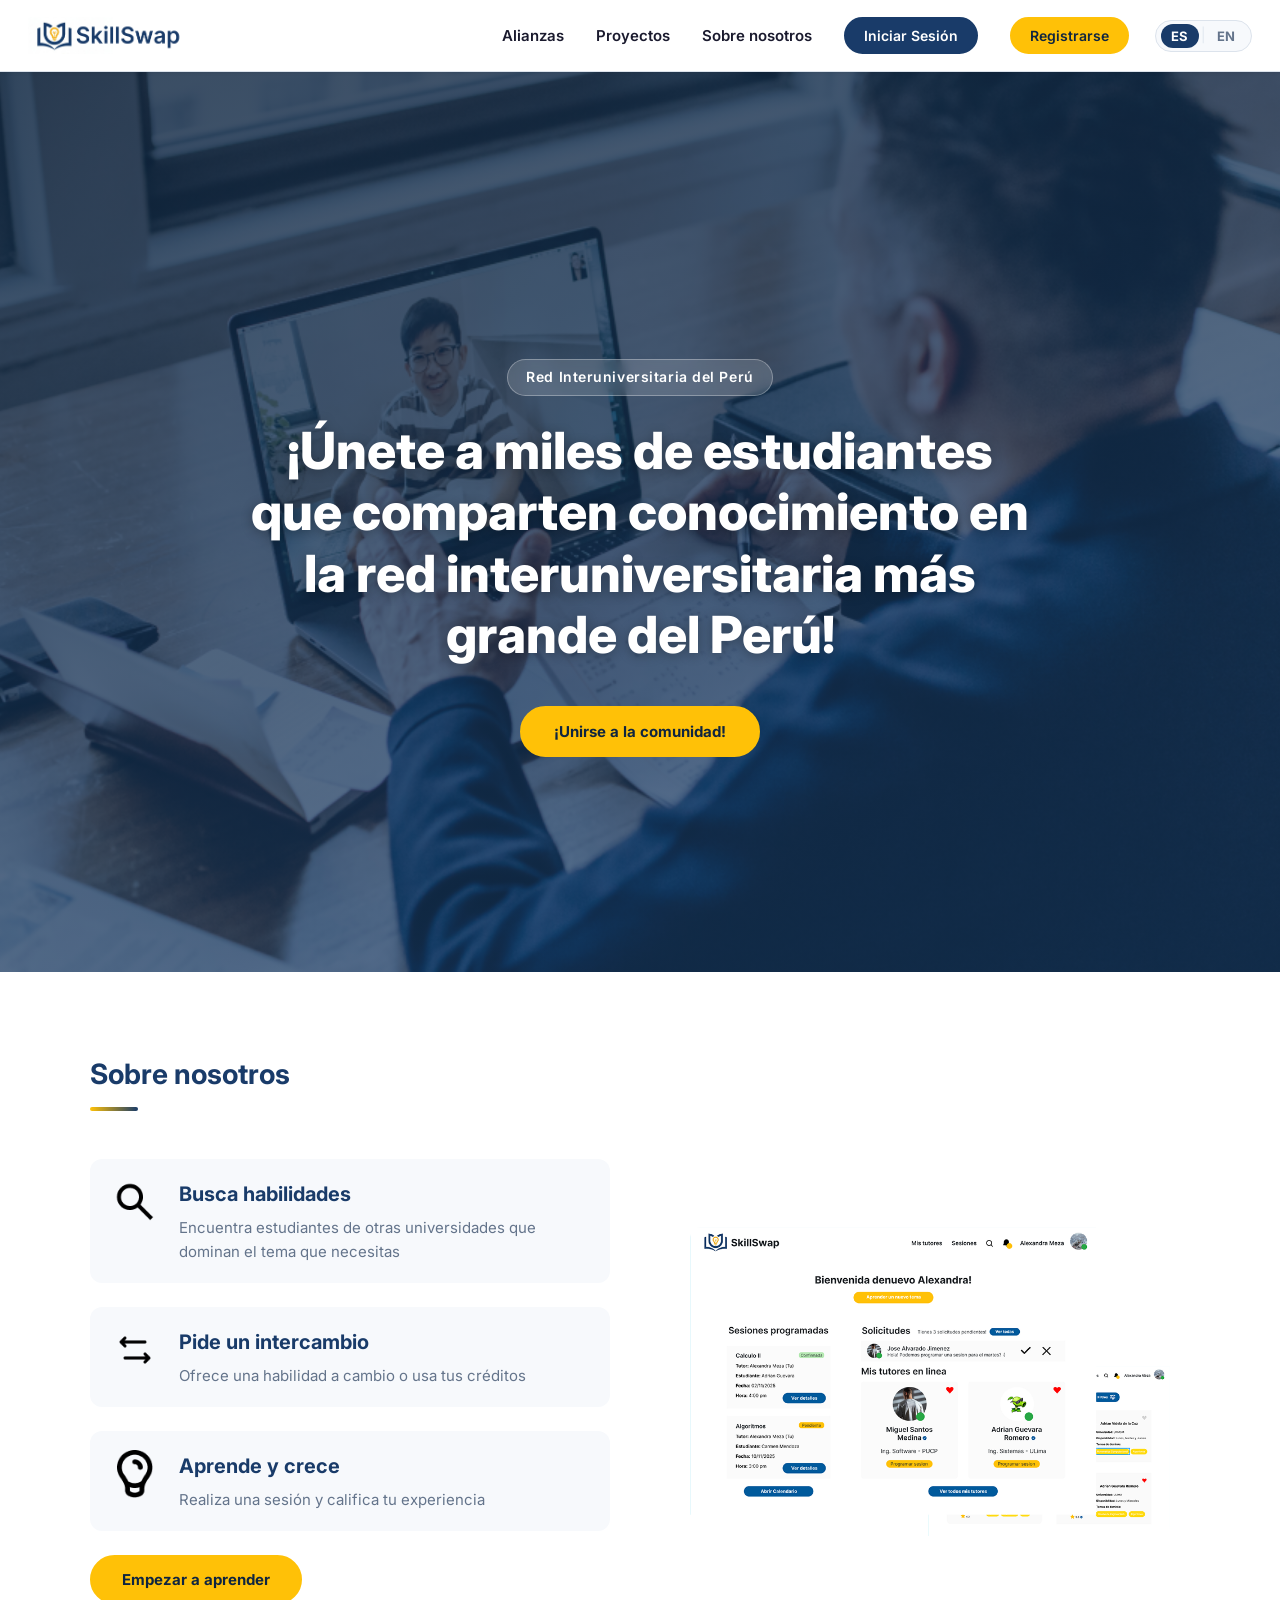
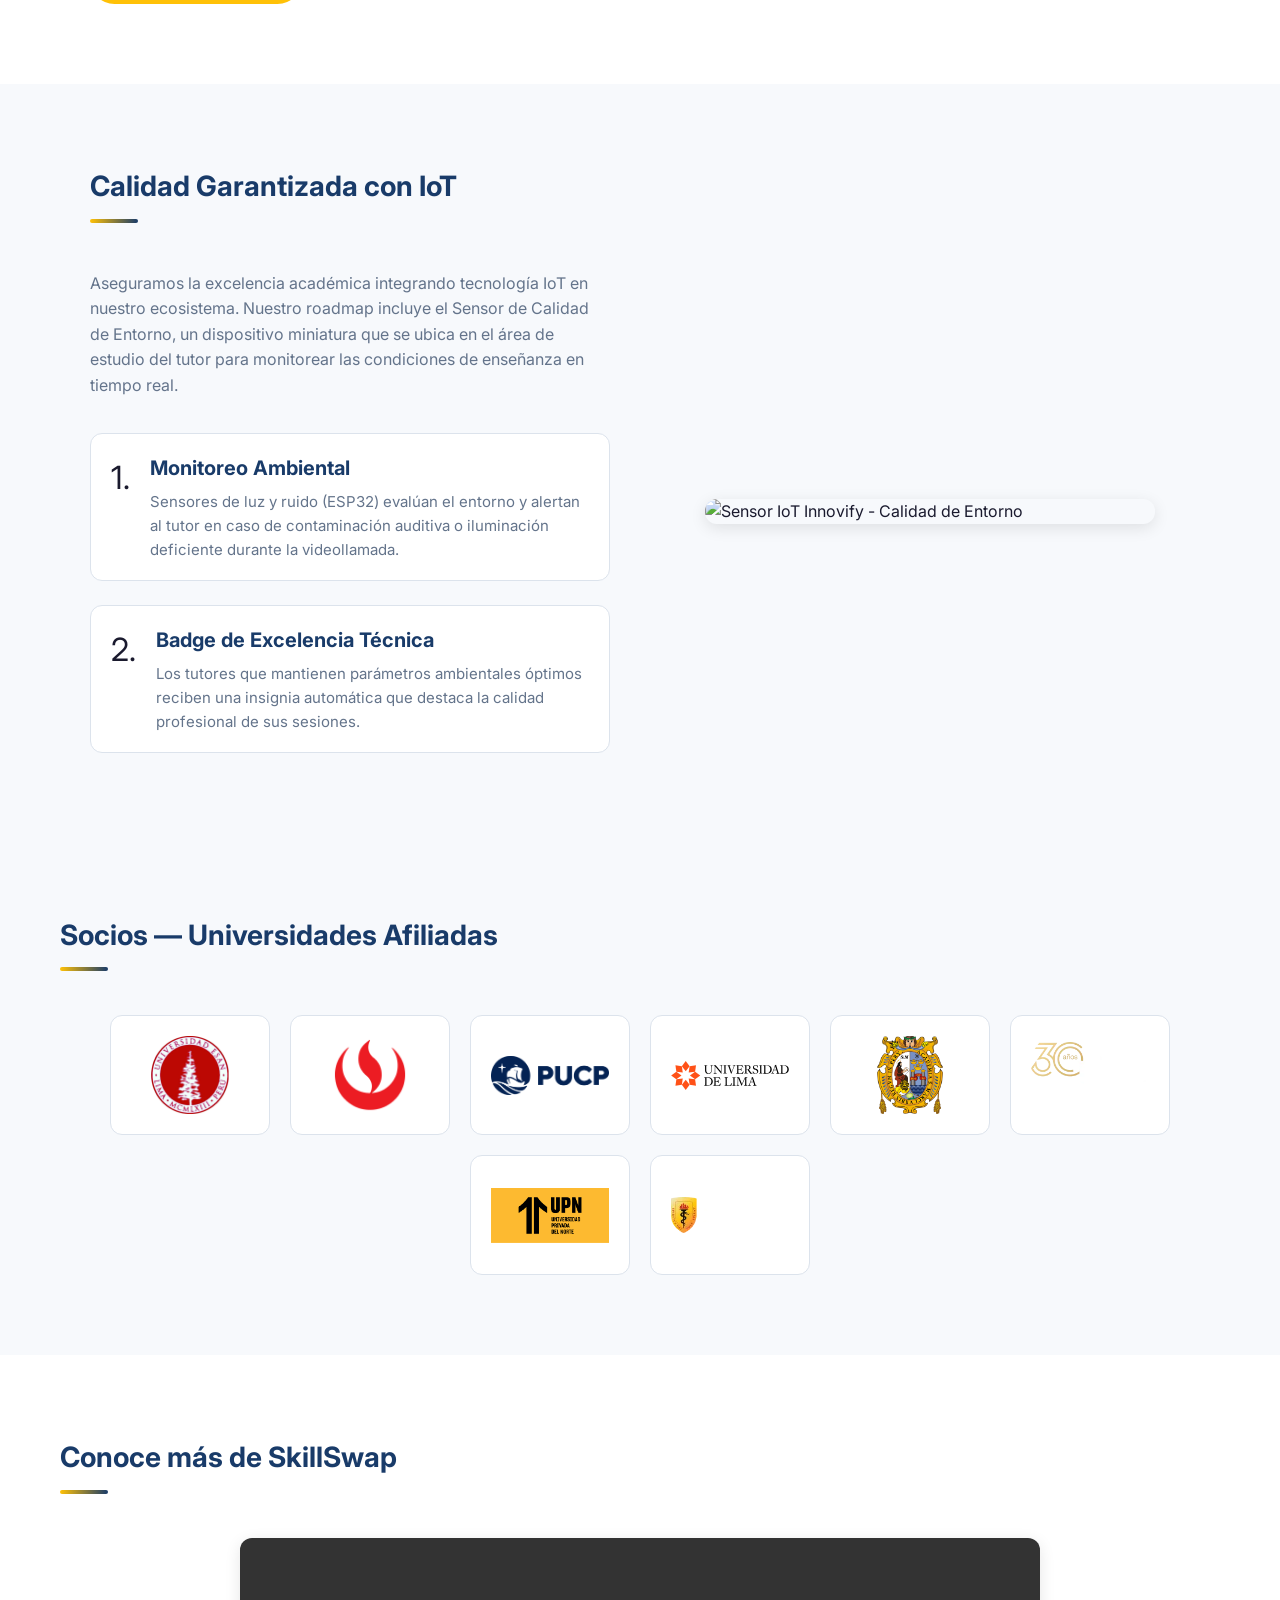
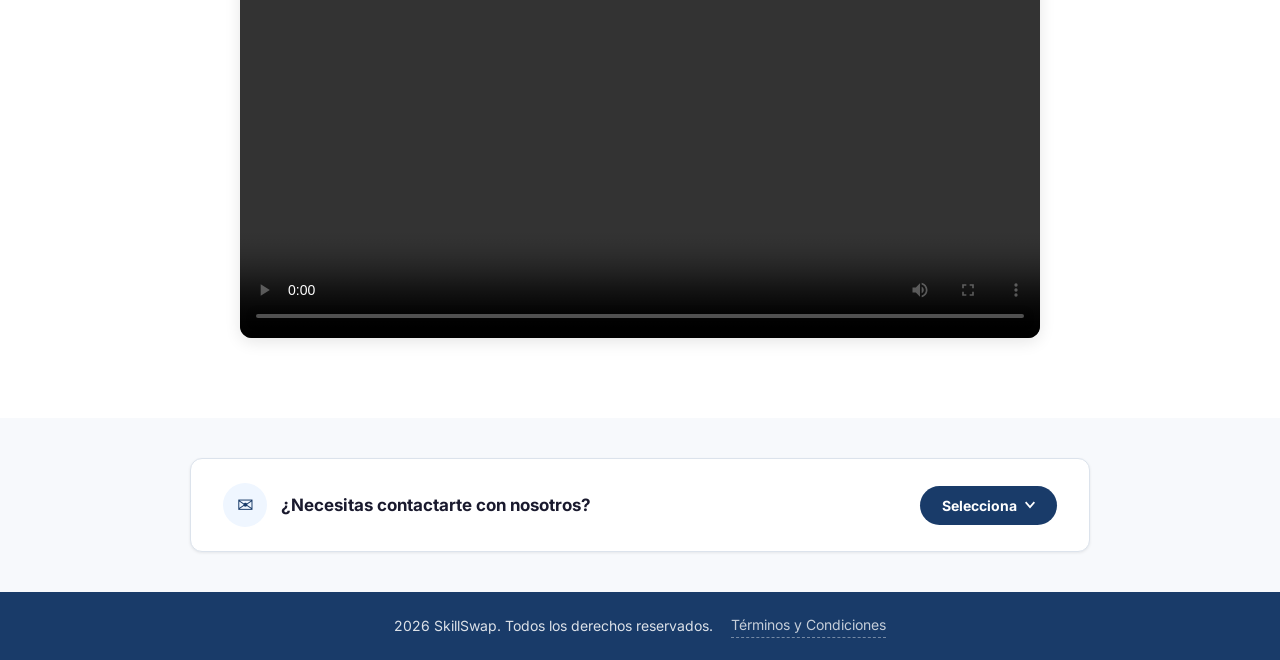
==== commit 9e3e7e17: "bugs" ====
--- a/public/index.html
+++ b/public/index.html
@@ -46,8 +46,8 @@
         <ul class="menu-horizontal-opciones">
 
           <li><a href="sites/alliances.html"   data-i18n="nav-alianzas">Alianzas</a></li>
-          <li><a href="sites/proyects.html"  data-i18n="nav-proyectos">Proyectos</a></li>
-          <li><a href="sites/aboutUS.html" data-i18n="nav-sobre-nosotros">Sobre nosotros</a></li>
+          <li><a href="sites/projects.html"  data-i18n="nav-proyectos">Proyectos</a></li>
+          <li><a href="sites/aboutUs.html" data-i18n="nav-sobre-nosotros">Sobre nosotros</a></li>
 
           <li>
             <a href="sites/login.html">
@@ -247,8 +247,8 @@
             </svg>
           </button>
           <div class="dropdown-menu">
-            <a href="sitios/alianzas.html" data-i18n="contact-alianzas">Alianzas</a>
-            <a href="sitios/proyectos.html" data-i18n="contact-proyectos">Proyectos</a>
+            <a href="sites/alliances.html" data-i18n="contact-alianzas">Alianzas</a>
+            <a href="sites/projects.html" data-i18n="contact-proyectos">Proyectos</a>
           </div>
         </div>
       </div>
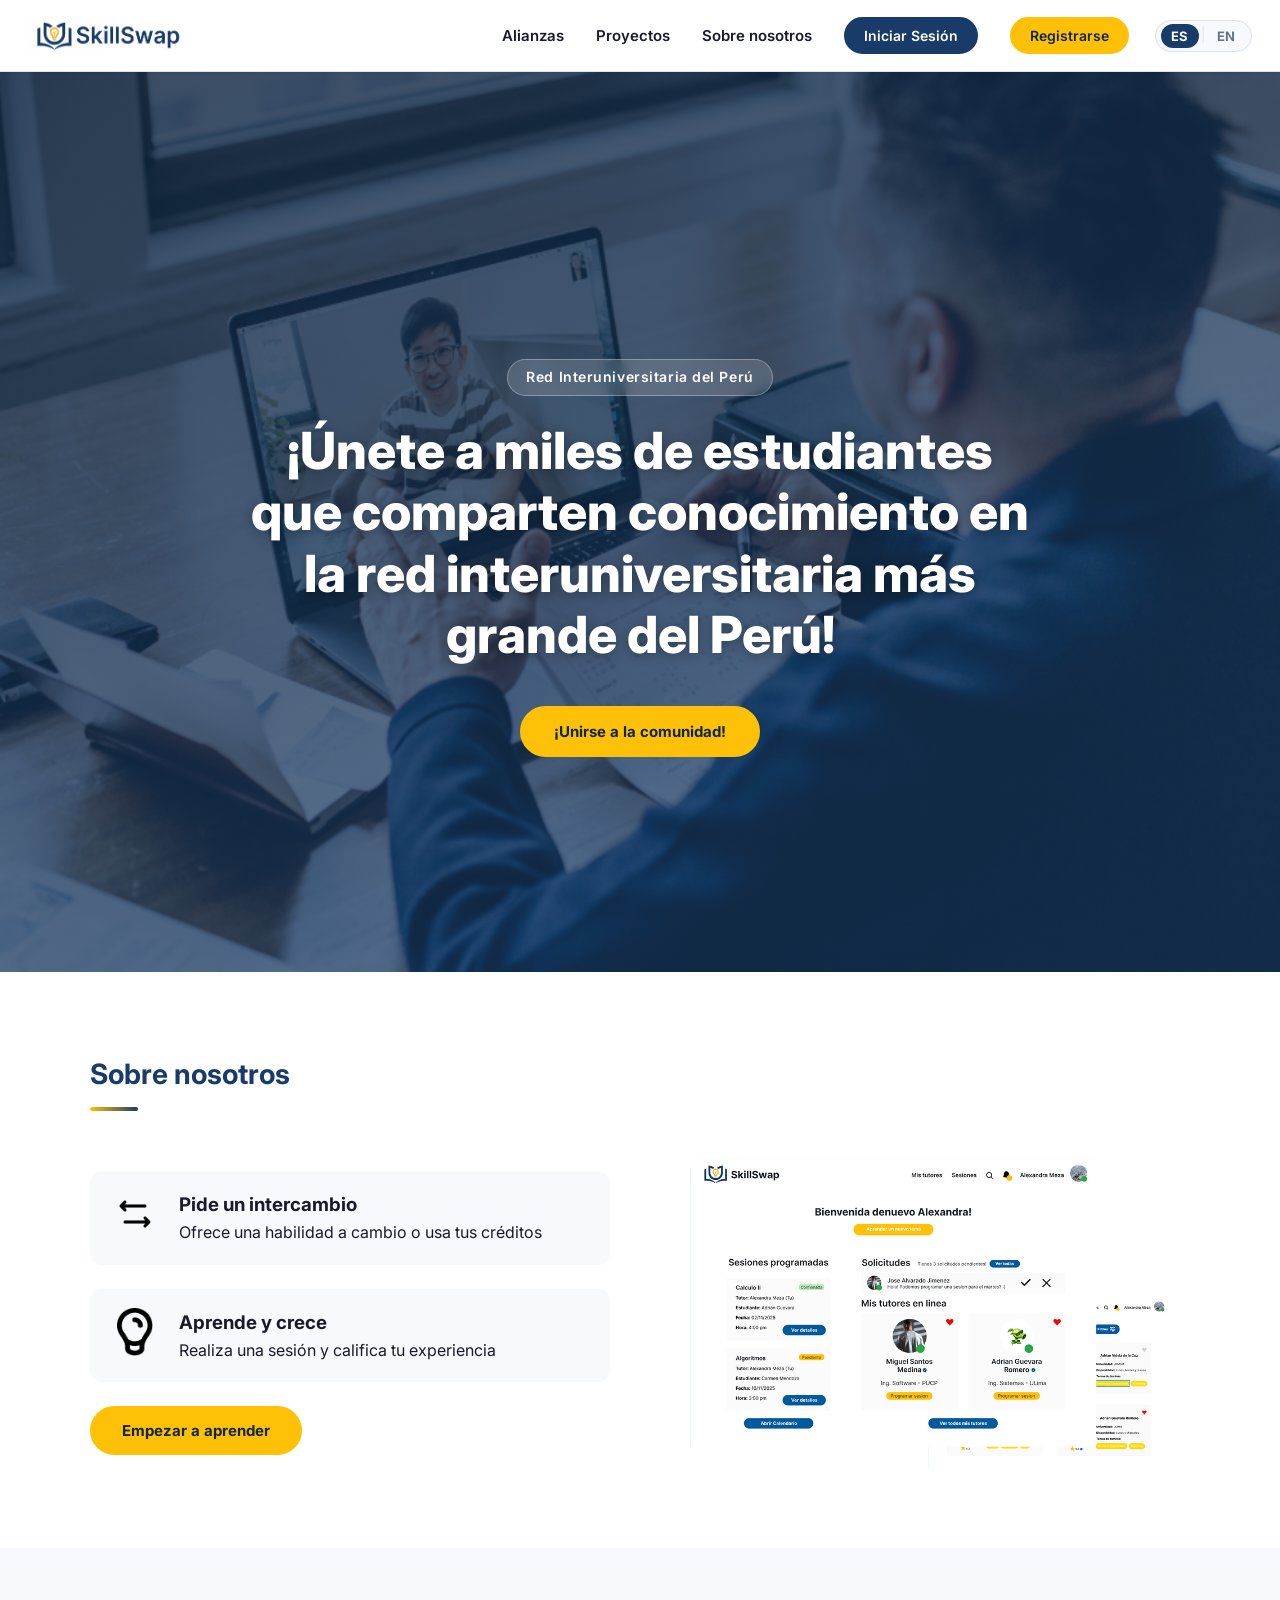
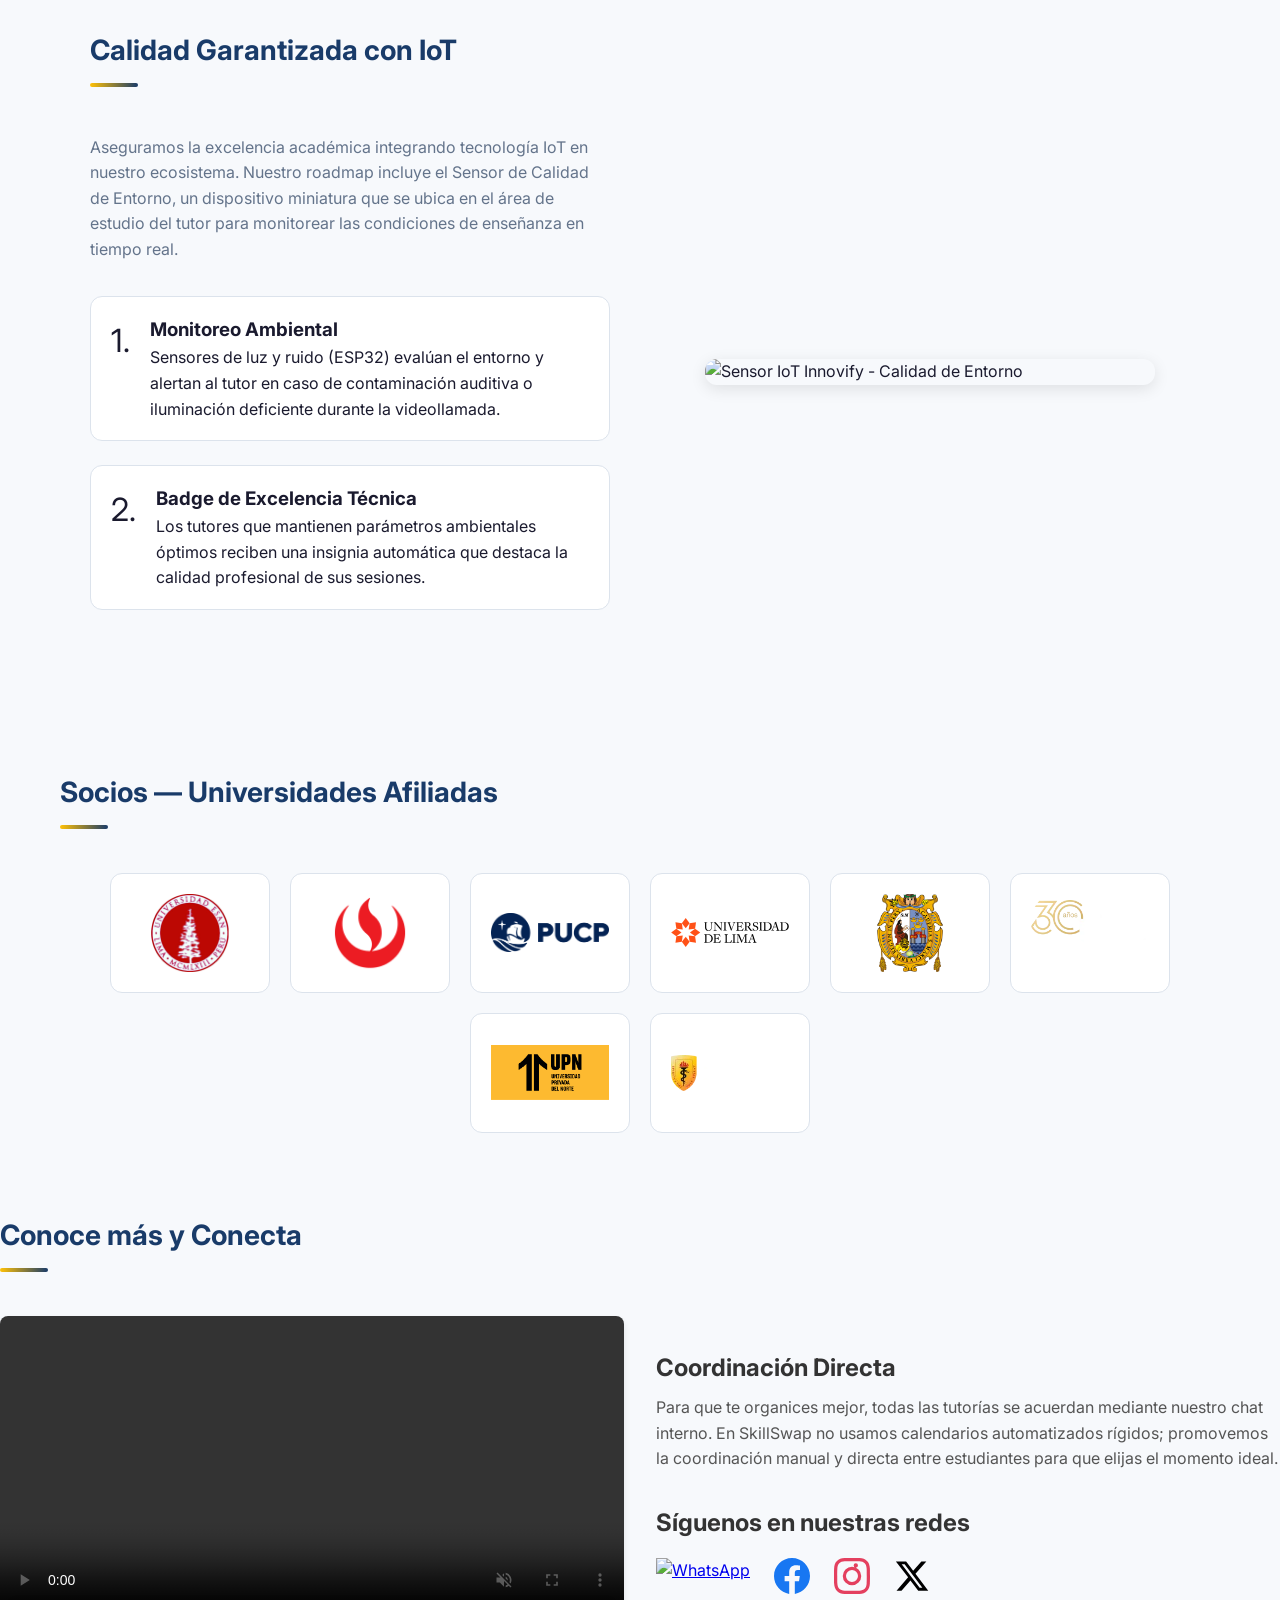
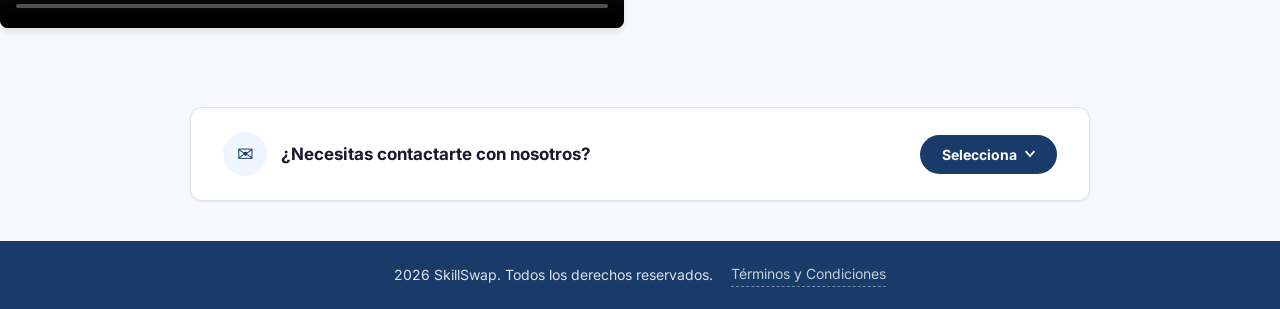
==== commit ccb47c33: "se modifica segun el profe" ====
--- a/public/index.html
+++ b/public/index.html
@@ -46,7 +46,7 @@
         <ul class="menu-horizontal-opciones">
 
           <li><a href="sites/alliances.html"   data-i18n="nav-alianzas">Alianzas</a></li>
-          <li><a href="sites/projects.html"  data-i18n="nav-proyectos">Proyectos</a></li>
+          <li><a href="sites/proyects.html"  data-i18n="nav-proyectos">Proyectos</a></li>
           <li><a href="sites/aboutUs.html" data-i18n="nav-sobre-nosotros">Sobre nosotros</a></li>
 
           <li>
@@ -102,16 +102,6 @@
 
             <div class="elementos-nosotros-txt">
               <div class="ns-icono">
-                <img src="assets/images/imagen-lupa.png" alt="Lupa — buscar habilidades" />
-              </div>
-              <div class="ns-texto">
-                <h3 data-i18n="about-skill1-title">Busca habilidades</h3>
-                <p data-i18n="about-skill1-desc">Encuentra estudiantes de otras universidades que dominan el tema que necesitas</p>
-              </div>
-            </div>
-
-            <div class="elementos-nosotros-txt">
-              <div class="ns-icono">
                 <img src="assets/images/imagen-intercambio.png" alt="Intercambio — dos flechas" />
               </div>
               <div class="ns-texto">
@@ -222,13 +212,45 @@
   </div>
 </section>
     <!-- ═══════════════════════════════════════ SECCIÓN 4 — VIDEO ═══════════════════════════════════════ -->
-    <section class="seccion-atp">
+<section class="seccion-atp">
       <div class="titulo-seccion">
-        <h2 class="atp-titulo-h" data-i18n="atp-title">Conoce más de SkillSwap</h2>
+        <h2 class="atp-titulo-h" data-i18n="atp-title">Conoce más y Conecta</h2>
         <div class="titulo-decorador"></div>
       </div>
-      <div class="div-video-atp">
-        <video src="assets/videos/video-atp.mp4" controls></video>
+      
+      <div class="contenido-atp-grid">
+        
+       <div class="div-video-atp">
+  <video src="assets/videos/video-atp.mp4" controls muted></video>
+</div>
+
+        <div class="div-info-atp">
+          
+          <div class="atp-coordinacion">
+            <h3 data-i18n="atp-chat-title">Coordinación Directa</h3>
+            <p data-i18n="atp-chat-desc">
+              Para que te organices mejor, todas las tutorías se acuerdan mediante nuestro chat interno. En SkillSwap no usamos calendarios automatizados rígidos; promovemos la coordinación manual y directa entre estudiantes para que elijas el momento ideal.
+            </p>
+          </div>
+
+          <div class="atp-redes">
+            <h3 data-i18n="atp-social-title">Síguenos en nuestras redes</h3>
+            <div class="redes-iconos">
+              <a href="#" aria-label="WhatsApp" target="_blank" rel="noopener"> <img src="https://img.logo.dev/whatsapp.com?token=pk_Q6aUpdb8ROK6cfI9i55zOQ&retina=true" alt="WhatsApp" width="36" height="36" viewBox="0 0 24 24"></a>
+
+              <a href="#" aria-label="Facebook" target="_blank" rel="noopener">
+                <svg width="36" height="36" viewBox="0 0 24 24" fill="#1877F2" xmlns="http://www.w3.org/2000/svg"><path d="M24 12.073c0-6.627-5.373-12-12-12s-12 5.373-12 12c0 5.99 4.388 10.954 10.125 11.854v-8.385H7.078v-3.469h3.047V9.43c0-3.007 1.792-4.669 4.533-4.669 1.312 0 2.686.235 2.686.235v2.953H15.83c-1.491 0-1.956.925-1.956 1.874v2.25h3.328l-.532 3.469h-2.796v8.385C19.612 23.027 24 18.062 24 12.073z"/></svg>
+              </a>
+              <a href="#" aria-label="Instagram" target="_blank" rel="noopener">
+                <svg width="36" height="36" viewBox="0 0 24 24" fill="#E4405F" xmlns="http://www.w3.org/2000/svg"><path d="M12 2.163c3.204 0 3.584.012 4.85.07 3.252.148 4.771 1.691 4.919 4.919.058 1.265.069 1.645.069 4.849 0 3.205-.012 3.584-.069 4.849-.149 3.225-1.664 4.771-4.919 4.919-1.266.058-1.644.07-4.85.07-3.204 0-3.584-.012-4.849-.07-3.26-.149-4.771-1.699-4.919-4.92-.058-1.265-.07-1.644-.07-4.849 0-3.204.013-3.583.07-4.849.149-3.227 1.664-4.771 4.919-4.919 1.266-.057 1.645-.069 4.849-.069zM12 0C8.741 0 8.333.014 7.053.072 2.695.272.273 2.69.073 7.052.014 8.333 0 8.741 0 12c0 3.259.014 3.668.072 4.948.2 4.358 2.618 6.78 6.98 6.98C8.333 23.986 8.741 24 12 24c3.259 0 3.668-.014 4.948-.072 4.354-.2 6.782-2.618 6.979-6.98.059-1.28.073-1.689.073-4.948 0-3.259-.014-3.667-.072-4.947-.196-4.354-2.617-6.78-6.979-6.98C15.668.014 15.259 0 12 0zm0 5.838a6.162 6.162 0 100 12.324 6.162 6.162 0 000-12.324zM12 16a4 4 0 110-8 4 4 0 010 8zm3.98-10.98a1.44 1.44 0 11-2.88 0 1.44 1.44 0 012.88 0z"/></svg>
+              </a>
+              <a href="#" aria-label="Twitter" target="_blank" rel="noopener">
+                <svg width="36" height="36" viewBox="0 0 24 24" fill="#000000" xmlns="http://www.w3.org/2000/svg"><path d="M18.244 2.25h3.308l-7.227 8.26 8.502 11.24H16.17l-5.214-6.817L4.99 21.75H1.68l7.73-8.835L1.254 2.25H8.08l4.713 6.231zm-1.161 17.52h1.833L7.084 4.126H5.117z"/></svg>
+              </a>
+            </div>
+          </div>
+
+        </div>
       </div>
     </section>
 
@@ -248,7 +270,7 @@
           </button>
           <div class="dropdown-menu">
             <a href="sites/alliances.html" data-i18n="contact-alianzas">Alianzas</a>
-            <a href="sites/projects.html" data-i18n="contact-proyectos">Proyectos</a>
+            <a href="sites/proyects.html" data-i18n="contact-proyectos">Proyectos</a>
           </div>
         </div>
       </div>
@@ -284,7 +306,7 @@
          Diccionario de traducciones
          Añade aquí cualquier nueva clave data-i18n
       ──────────────────────────────────────────────── */
-      const translations = {
+const translations = {
         es: {
           /* Página */
           "page-title":       "SkillSwap | La Red Interuniversitaria Más Grande del Perú",
@@ -323,8 +345,11 @@
           /* Socios */
           "partners-title": "Socios — Universidades Afiliadas",
 
-          /* Video */
-          "atp-title": "Conoce más de SkillSwap",
+          /* Video y Comunidad */
+          "atp-title": "Conoce más y Conecta",
+          "atp-chat-title": "Coordinación Directa",
+          "atp-chat-desc": "Para que te organices mejor, todas las tutorías se acuerdan mediante nuestro chat interno. En SkillSwap no usamos calendarios automatizados rígidos; promovemos la coordinación manual y directa entre estudiantes para que elijas el momento ideal.",
+          "atp-social-title": "Síguenos en nuestras redes",
 
           /* Contacto */
           "contact-title":     "¿Necesitas contactarte con nosotros?",
@@ -375,8 +400,11 @@
           /* Partners */
           "partners-title": "Partners — Affiliated Universities",
 
-          /* Video */
-          "atp-title": "Learn more about SkillSwap",
+          /* Video y Comunidad */
+          "atp-title": "Learn more and Connect",
+          "atp-chat-title": "Direct Coordination",
+          "atp-chat-desc": "To help you organize better, all tutoring sessions are arranged through our internal chat. At SkillSwap we do not use rigid automated calendars; we promote direct manual coordination between students so you can choose the ideal time.",
+          "atp-social-title": "Follow us on our networks",
 
           /* Contact */
           "contact-title":     "Need to get in touch with us?",
@@ -440,4 +468,3 @@
 
   </body>
 </html>
-
--- a/public/assets/styles/index_stylesheet.css
+++ b/public/assets/styles/index_stylesheet.css
@@ -384,19 +384,6 @@
   flex-shrink: 0;
 }
 
-.ns-texto h3 {
-  font-size: var(--h3-font-size);
-  font-weight: 700;
-  color: var(--primary-color);
-  margin-bottom: 6px;
-}
-
-.ns-texto p {
-  font-size: 15px;
-  color: var(--text-muted);
-  line-height: 1.6;
-}
-
 .llamado-accion-boton2 {
   align-self: flex-start;
   font-family: inherit;
@@ -485,29 +472,63 @@
 /* ═══════════════════════════════════════════════════════════════
    SECCIÓN 4 — VIDEO / ATP
 ═══════════════════════════════════════════════════════════════ */
-.seccion-atp {
-  padding: var(--section-padding) 60px;
-  display: flex;
-  flex-direction: column;
-  background-color: var(--surface-color);
-}
-
-.div-video-atp {
-  display: flex;
-  justify-content: center;
-  padding-top: 32px;
+.contenido-atp-grid {
+  display: flex;
+  flex-wrap: wrap;
+  gap: 2rem;
+  align-items: center;
+  justify-content: center;
+  padding: 2rem 0;
+}
+
+.div-video-atp,
+.div-info-atp {
+  flex: 1;
+  min-width: 300px;
 }
 
 .div-video-atp video {
   width: 100%;
-  max-width: 800px;
-  border-radius: var(--radius-md);
-  box-shadow: var(--shadow-md);
-  transition: box-shadow var(--transition);
-}
-
-.div-video-atp video:hover {
-  box-shadow: var(--shadow-lg);
+  border-radius: 8px;
+  box-shadow: 0 4px 6px rgba(0,0,0,0.1);
+}
+
+.div-info-atp {
+  display: flex;
+  flex-direction: column;
+  gap: 2rem;
+}
+
+.atp-coordinacion h3,
+.atp-redes h3 {
+  font-size: 1.5rem;
+  margin-bottom: 0.5rem;
+  color: #333;
+}
+
+.atp-coordinacion p {
+  line-height: 1.6;
+  color: #555;
+}
+
+.atp-redes h3 {
+  margin-bottom: 1rem;
+}
+
+.redes-iconos {
+  display: flex;
+  gap: 1.5rem;
+}
+
+/* Efecto hover interactivo para los iconos de redes */
+.redes-iconos a {
+  transition: transform 0.2s ease, opacity 0.2s ease;
+  display: inline-block;
+}
+
+.redes-iconos a:hover {
+  transform: translateY(-5px);
+  opacity: 0.8;
 }
 
 /* ═══════════════════════════════════════════════════════════════
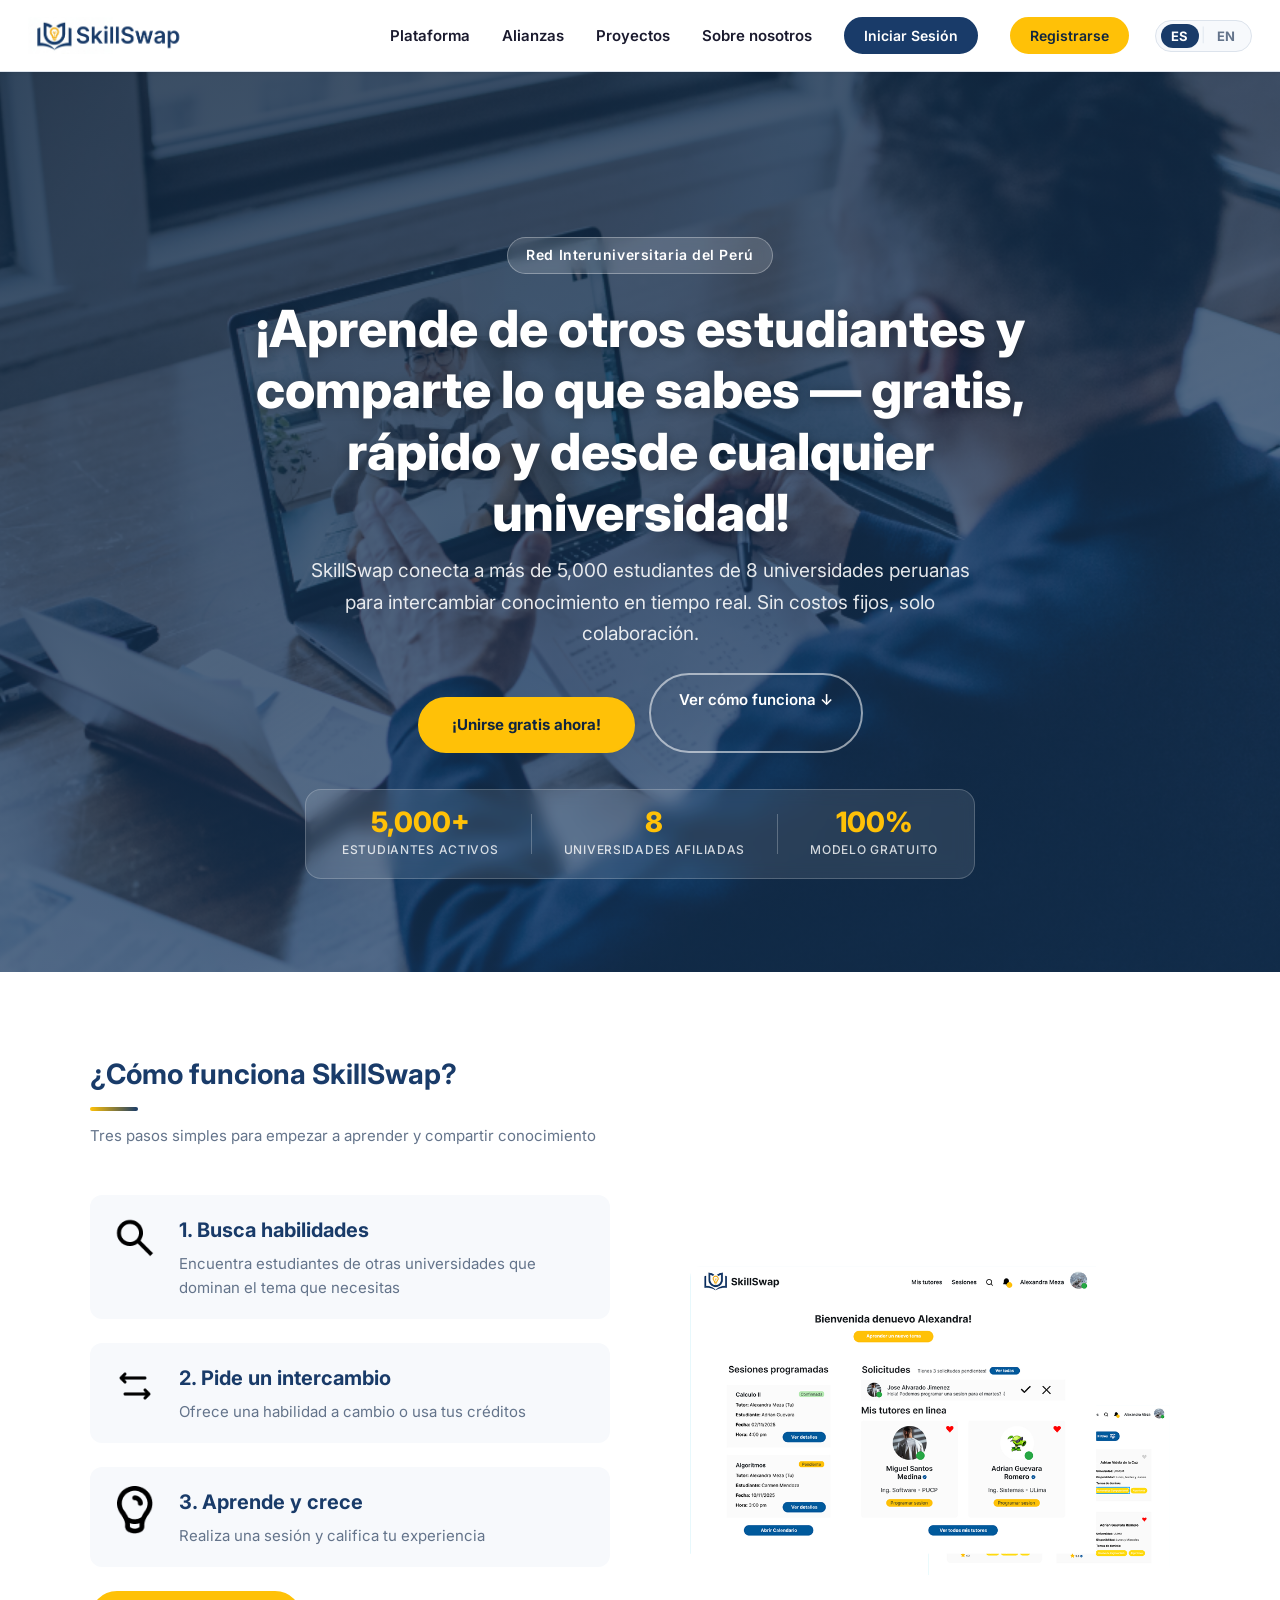
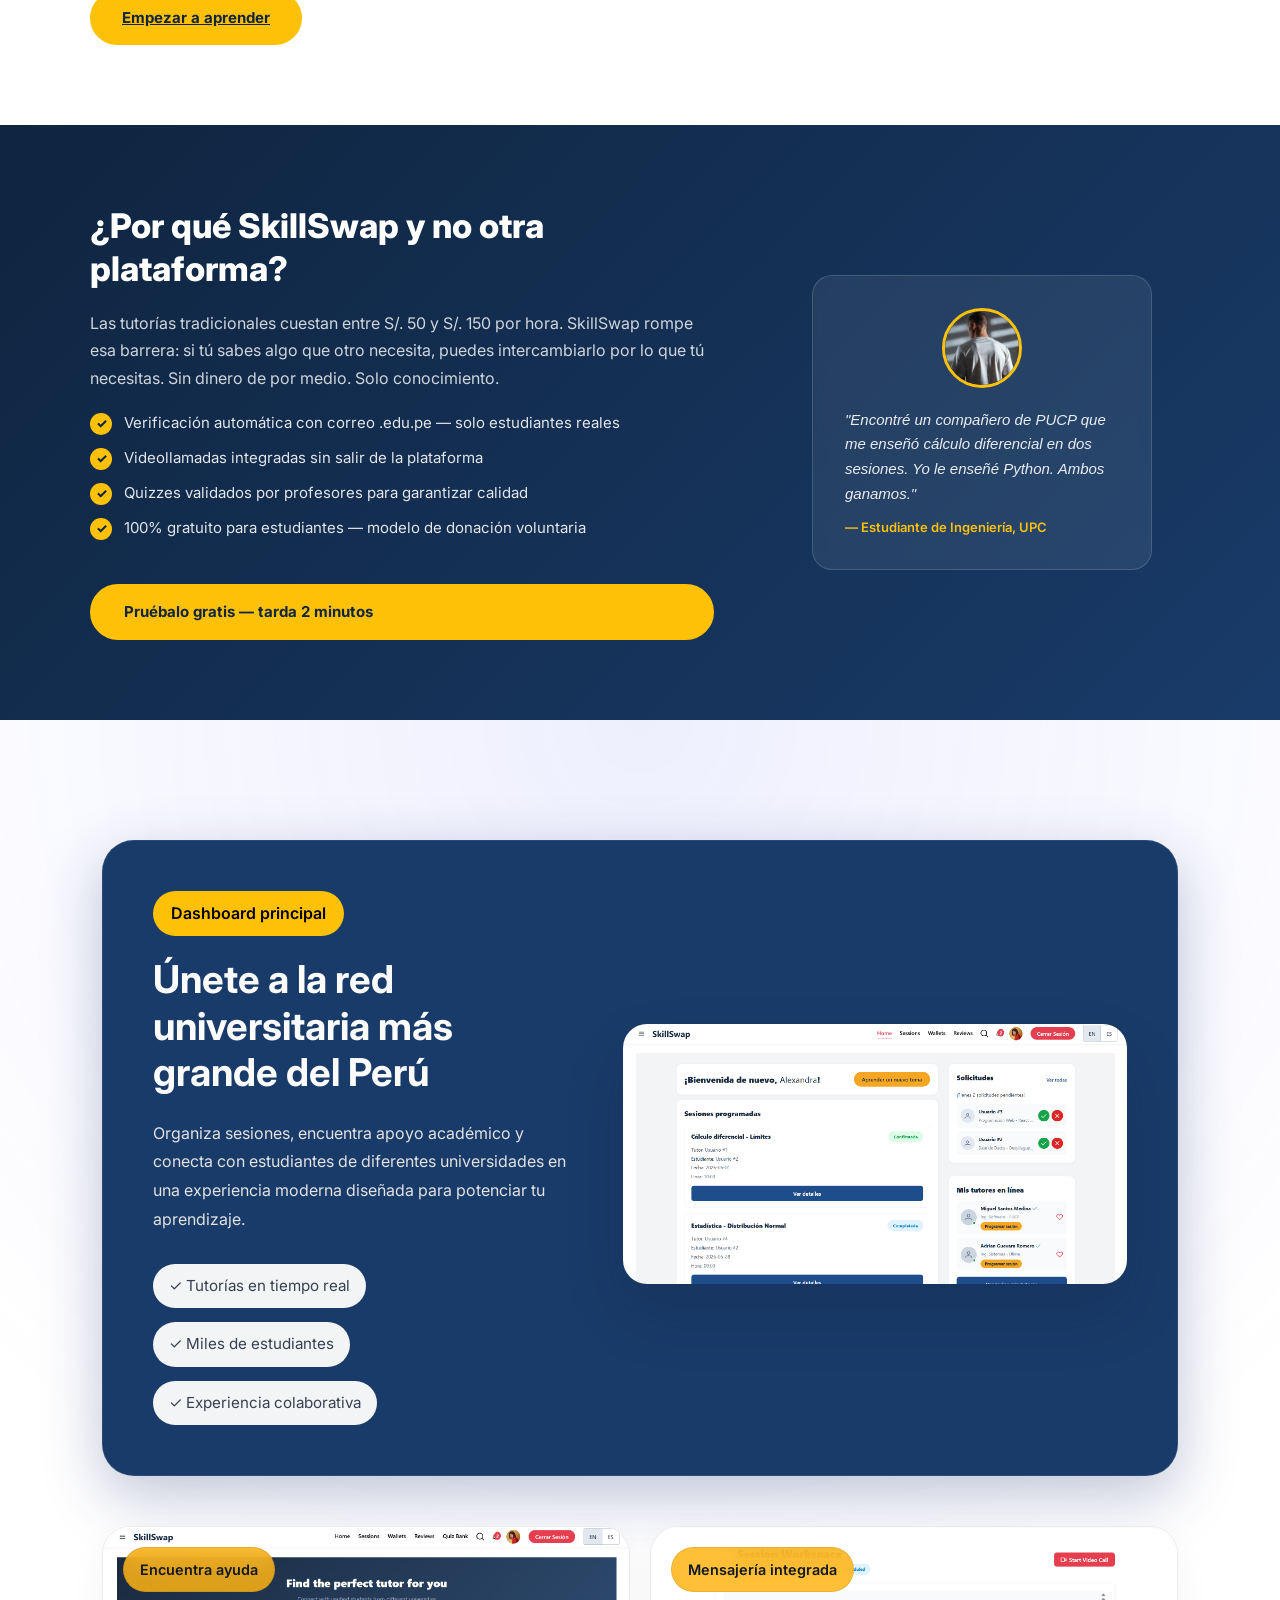
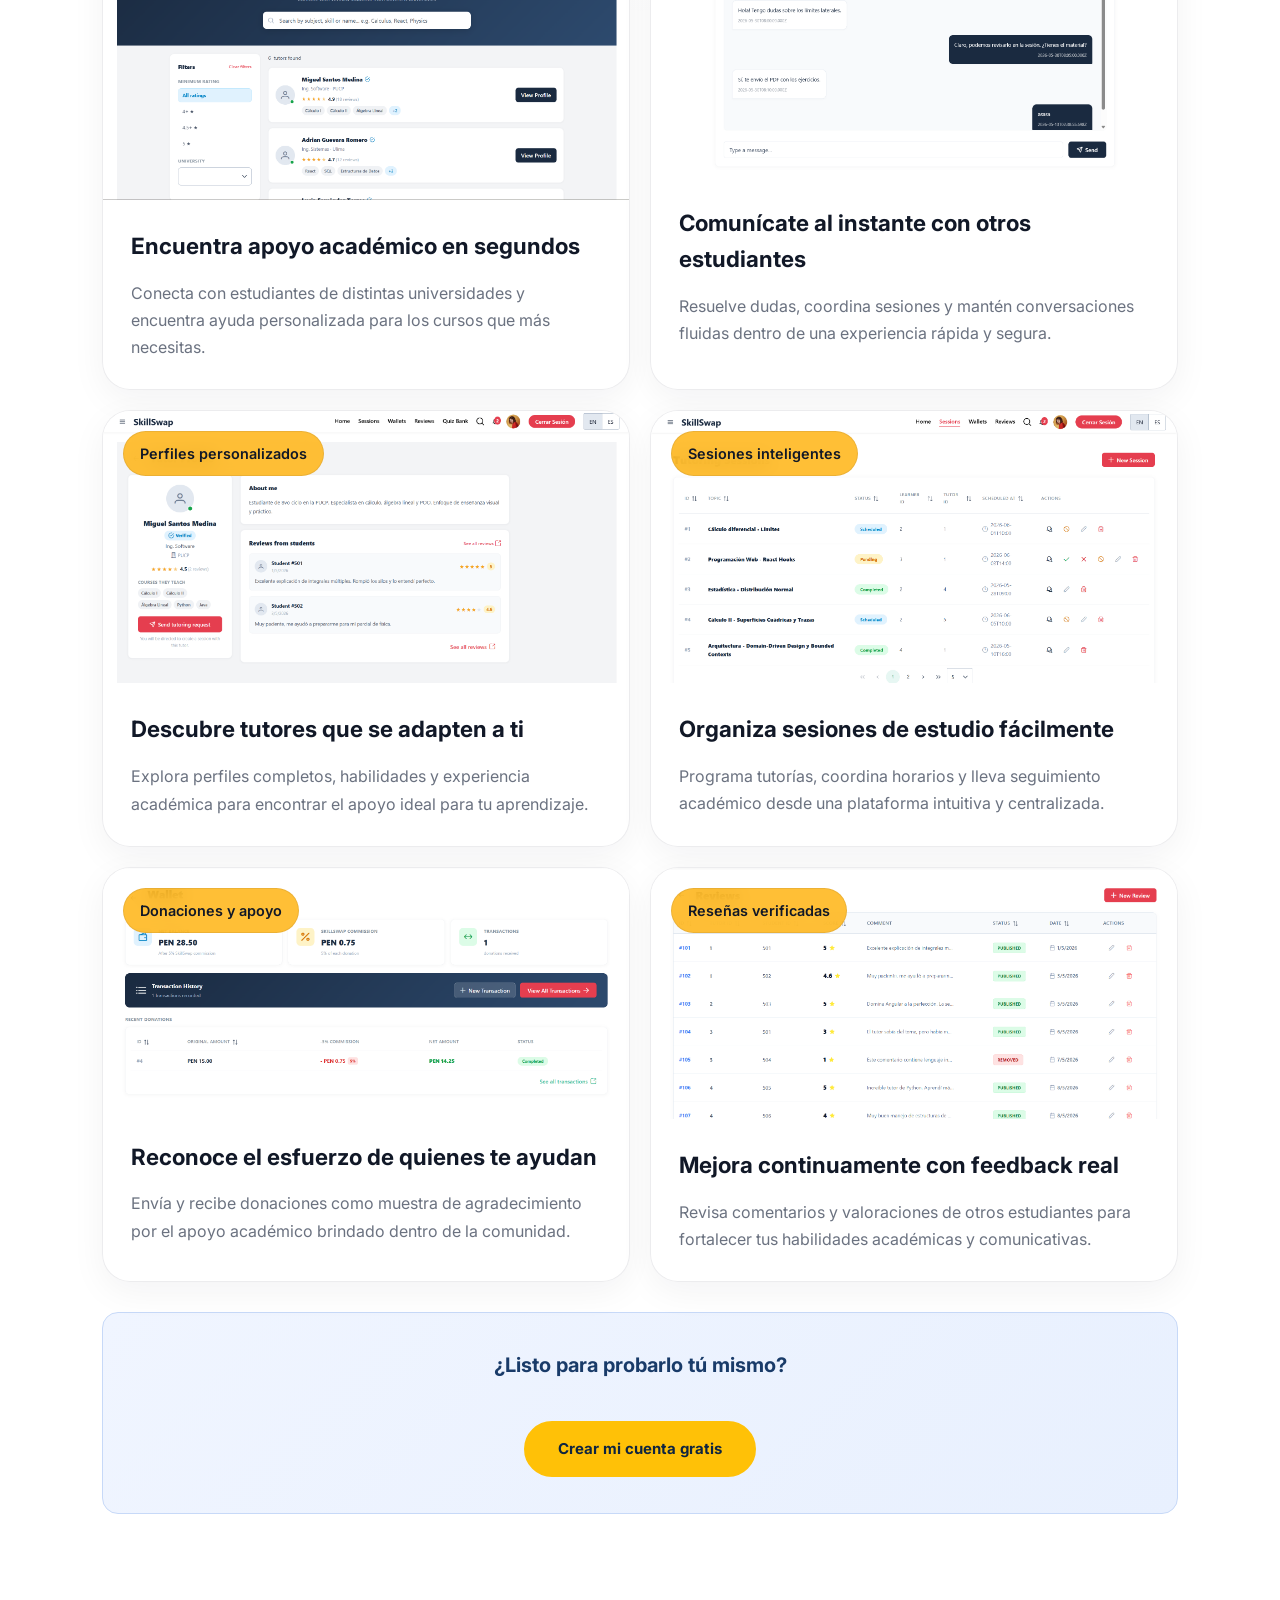
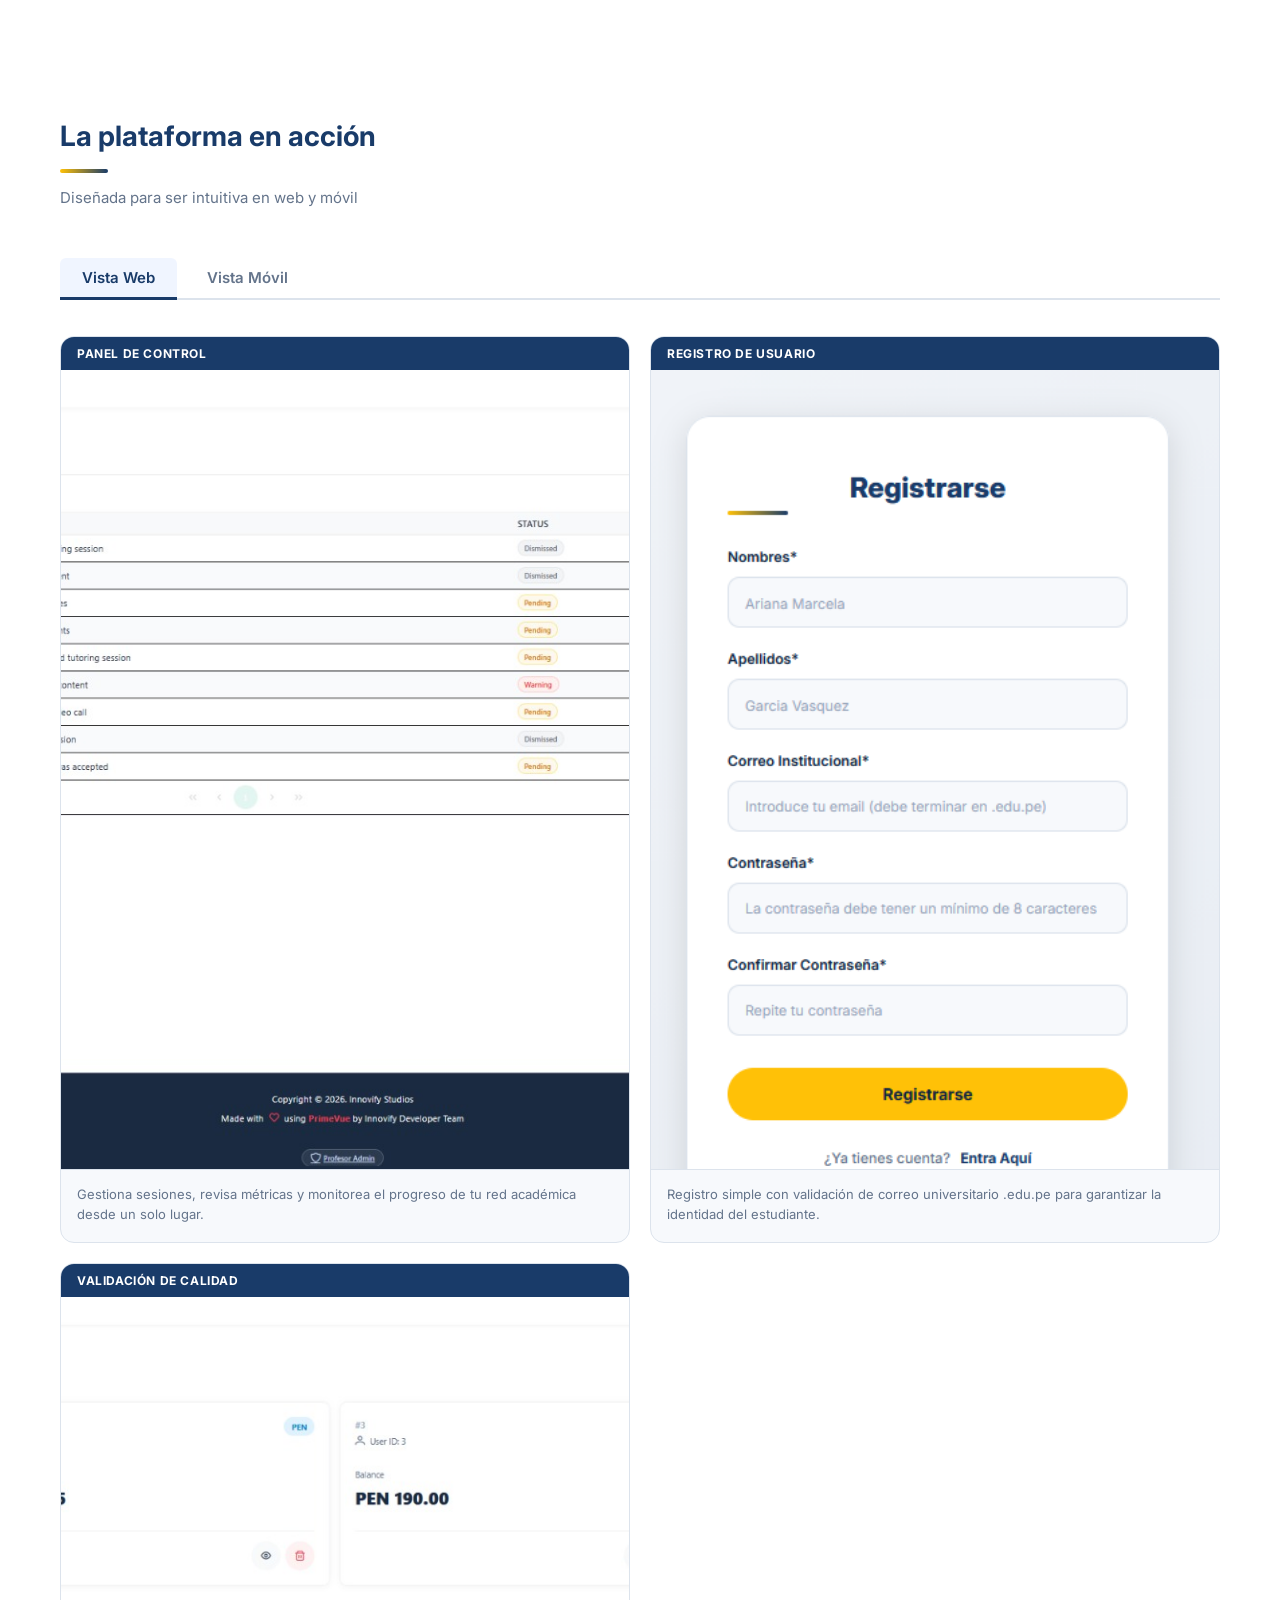
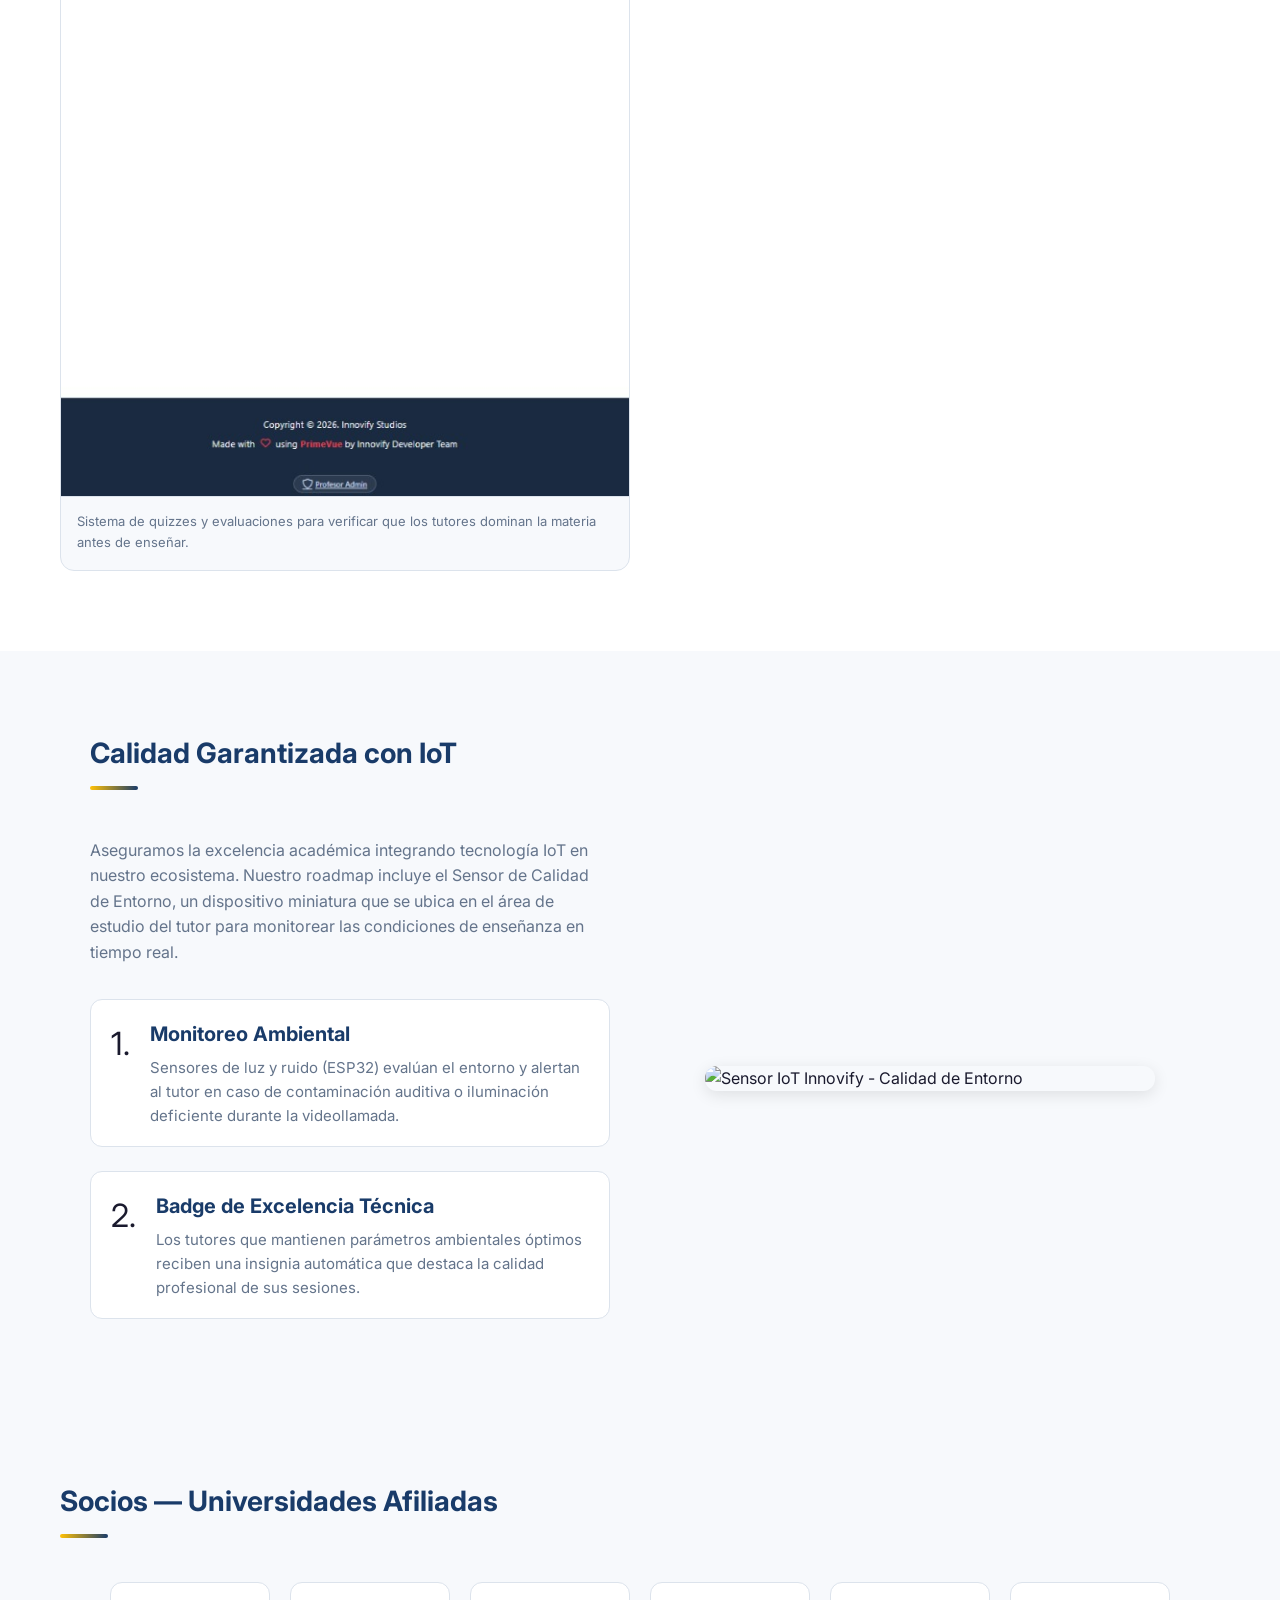
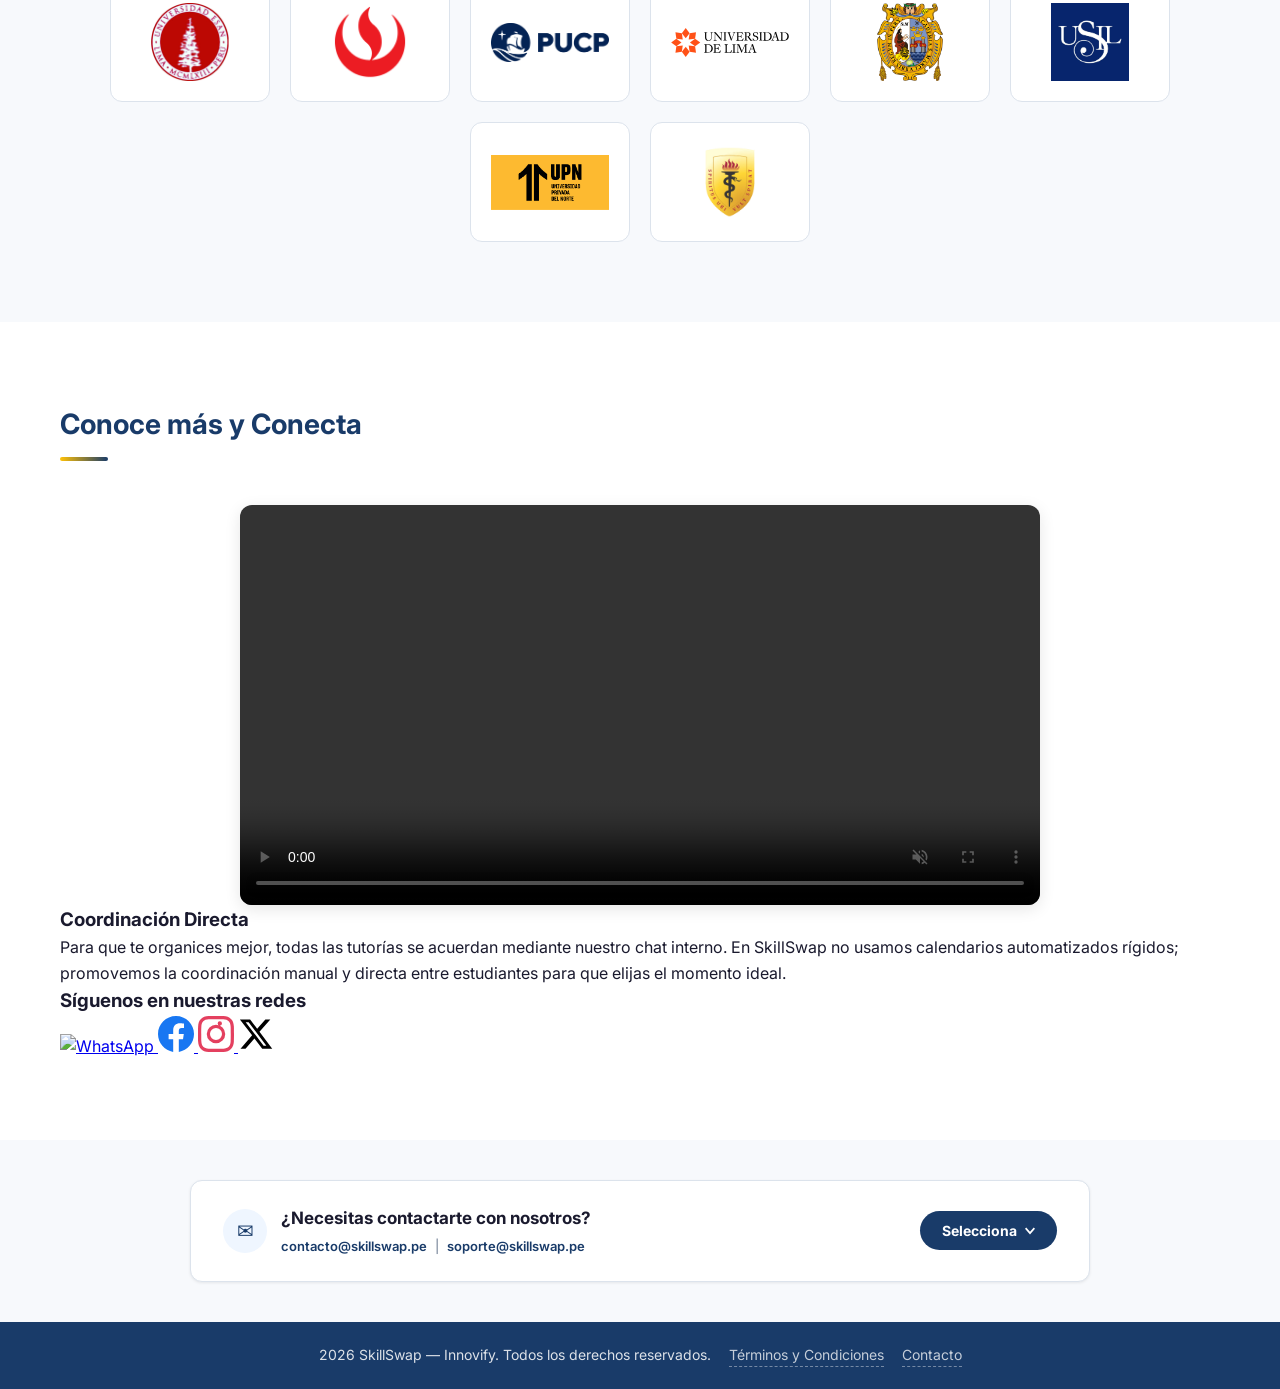
==== commit bbf213dc: "corrogoendp cambios" ====
--- a/public/index.html
+++ b/public/index.html
@@ -5,20 +5,17 @@
     <meta name="viewport" content="width=device-width, initial-scale=1.0" />
 
     <!-- ── SEO Meta Tags ── -->
-    <meta name="description" content="Conecta con estudiantes universitarios verificados para recibir tutorías en línea." />
+    <meta name="description" content="Conecta con estudiantes universitarios verificados para recibir tutorías en línea. Red interuniversitaria más grande del Perú." />
+    <meta name="keywords" content="tutorías, intercambio de conocimiento, estudiantes universitarios, SkillSwap, Perú, aprendizaje colaborativo" />
+    <meta name="author" content="Innovify" />
 
     <!-- ── SEO Bilingüe: hreflang (US35) ── -->
-    <!--
-      Estas etiquetas le dicen a Google qué versión de idioma mostrar según la región.
-      Cuando el usuario esté en español, el <head> se estructura así:
-      lang="es" + hreflang="es/en/x-default" apuntando a la misma URL
-      (una SPA no tiene rutas distintas, así que href apunta al mismo index.html)
-    -->
     <link rel="alternate" hreflang="es" href="index.html" />
     <link rel="alternate" hreflang="en" href="index.html" />
     <link rel="alternate" hreflang="x-default" href="index.html" />
 
     <link rel="stylesheet" href="assets/styles/index_stylesheet.css" />
+    <link rel="stylesheet" href="assets/styles/screenshots_stylesheet.css" />
     <link rel="icon" href="favicon.ico" type="image/x-icon" />
     <title>SkillSwap | La Red Interuniversitaria Más Grande del Perú</title>
   </head>
@@ -45,7 +42,8 @@
       <div class="menu-horizontal">
         <ul class="menu-horizontal-opciones">
 
-          <li><a href="sites/alliances.html"   data-i18n="nav-alianzas">Alianzas</a></li>
+          <li><a href="#seccion-screenshots" data-i18n="nav-plataforma">Plataforma</a></li>
+          <li><a href="sites/partnerships.html"   data-i18n="nav-alianzas">Alianzas</a></li>
           <li><a href="sites/proyects.html"  data-i18n="nav-proyectos">Proyectos</a></li>
           <li><a href="sites/aboutUs.html" data-i18n="nav-sobre-nosotros">Sobre nosotros</a></li>
 
@@ -55,7 +53,7 @@
             </a>
           </li>
           <li>
-            <a href="sites/register.html">
+            <a href="sites/signup.html">
               <button class="btn-registrase" data-i18n="nav-register">Registrarse</button>
             </a>
           </li>
@@ -77,54 +75,87 @@
     <section class="seccion-llamado-accion">
       <div class="hero-badge" data-i18n="hero-badge"> Red Interuniversitaria del Perú</div>
       <h1 class="llamado-accion-texto" data-i18n="hero-title">
-        ¡Únete a miles de estudiantes que comparten conocimiento en la red
-        interuniversitaria más grande del Perú!
+        ¡Aprende de otros estudiantes y comparte lo que sabes — gratis, rápido y desde cualquier universidad!
       </h1>
-      <button class="llamado-accion-boton"
-              onclick="location.href='sitios/index-registrarse.html'"
-              data-i18n="hero-btn">
-        ¡Unirse a la comunidad!
-      </button>
+      <p class="hero-subtitulo" data-i18n="hero-subtitle">
+        SkillSwap conecta a más de 5,000 estudiantes de 8 universidades peruanas para intercambiar conocimiento en tiempo real. Sin costos fijos, solo colaboración.
+      </p>
+      <div class="hero-cta-group">
+        <a href="sites/signup.html" class="llamado-accion-boton" data-i18n="hero-btn">
+          ¡Unirse gratis ahora!
+        </a>
+        <a href="#seccion-screenshots" class="hero-btn-secundario" data-i18n="hero-btn-sec">
+          Ver cómo funciona ↓
+        </a>
+      </div>
+      <div class="hero-stats">
+        <div class="stat-item">
+          <span class="stat-number">5,000+</span>
+          <span class="stat-label" data-i18n="stat-students">Estudiantes activos</span>
+        </div>
+        <div class="stat-divider"></div>
+        <div class="stat-item">
+          <span class="stat-number">8</span>
+          <span class="stat-label" data-i18n="stat-universities">Universidades afiliadas</span>
+        </div>
+        <div class="stat-divider"></div>
+        <div class="stat-item">
+          <span class="stat-number">100%</span>
+          <span class="stat-label" data-i18n="stat-free">Modelo gratuito</span>
+        </div>
+      </div>
     </section>
 
-    <!-- ═══════════════════════════════════════ SECCIÓN 2 — SOBRE NOSOTROS ═══════════════════════════════════════ -->
+    <!-- ═══════════════════════════════════════ SECCIÓN 2 — SOBRE NOSOTROS / CÓMO FUNCIONA ═══════════════════════════════════════ -->
     <section class="seccion-nosotros">
       <div class="division-general-nosotros">
 
         <div class="titulo-seccion">
-          <h2 class="nosotros-titulo" data-i18n="about-title">Sobre nosotros</h2>
+          <h2 class="nosotros-titulo" data-i18n="about-title">¿Cómo funciona SkillSwap?</h2>
           <div class="titulo-decorador"></div>
+          <p class="seccion-subtitulo" data-i18n="about-subtitle">Tres pasos simples para empezar a aprender y compartir conocimiento</p>
         </div>
 
         <div class="division-contenido-row">
 
           <div class="division-nosotros-txt">
 
+            <!-- PASO 1 — Busca habilidades (faltaba en versión anterior) -->
+            <div class="elementos-nosotros-txt">
+              <div class="ns-icono">
+                <img src="assets/images/imagen-lupa.png" alt="Busca habilidades — lupa" />
+              </div>
+              <div class="ns-texto">
+                <h3 data-i18n="about-skill1-title">1. Busca habilidades</h3>
+                <p data-i18n="about-skill1-desc">Encuentra estudiantes de otras universidades que dominan el tema que necesitas</p>
+              </div>
+            </div>
+
+            <!-- PASO 2 -->
             <div class="elementos-nosotros-txt">
               <div class="ns-icono">
                 <img src="assets/images/imagen-intercambio.png" alt="Intercambio — dos flechas" />
               </div>
               <div class="ns-texto">
-                <h3 data-i18n="about-skill2-title">Pide un intercambio</h3>
+                <h3 data-i18n="about-skill2-title">2. Pide un intercambio</h3>
                 <p data-i18n="about-skill2-desc">Ofrece una habilidad a cambio o usa tus créditos</p>
               </div>
             </div>
 
+            <!-- PASO 3 -->
             <div class="elementos-nosotros-txt">
               <div class="ns-icono">
                 <img src="assets/images/imagen-foco.png" alt="Foco — aprender y crecer" />
               </div>
               <div class="ns-texto">
-                <h3 data-i18n="about-skill3-title">Aprende y crece</h3>
+                <h3 data-i18n="about-skill3-title">3. Aprende y crece</h3>
                 <p data-i18n="about-skill3-desc">Realiza una sesión y califica tu experiencia</p>
               </div>
             </div>
 
-            <button class="llamado-accion-boton2"
-                    onclick="location.href='sitios/index-login.html'"
-                    data-i18n="about-btn">
+            <a href="sites/signup.html" class="llamado-accion-boton2" data-i18n="about-btn">
               Empezar a aprender
-            </button>
+            </a>
           </div>
 
           <div class="division-nosotros-ima">
@@ -135,8 +166,368 @@
         </div>
       </div>
     </section>
-<!-- ═══════════════════════════════════════ SECCIÓN Nueva — Presentacion de IoT ═══════════════════════════════════════ -->
- <section class="seccion-iot">
+
+    <!-- ═══════════════════════════════════════ SECCIÓN — PITCH / VALOR ═══════════════════════════════════════ -->
+    <section class="seccion-pitch">
+      <div class="pitch-contenido">
+        <div class="pitch-texto">
+          <h2 data-i18n="pitch-title">¿Por qué SkillSwap y no otra plataforma?</h2>
+          <p data-i18n="pitch-desc">
+            Las tutorías tradicionales cuestan entre S/. 50 y S/. 150 por hora. SkillSwap rompe esa barrera: si tú sabes algo que otro necesita, puedes intercambiarlo por lo que tú necesitas. Sin dinero de por medio. Solo conocimiento.
+          </p>
+          <ul class="pitch-lista">
+            <li>
+              <span class="pitch-check">✓</span>
+              <span data-i18n="pitch-item1">Verificación automática con correo <strong>.edu.pe</strong> — solo estudiantes reales</span>
+            </li>
+            <li>
+              <span class="pitch-check">✓</span>
+              <span data-i18n="pitch-item2">Videollamadas integradas sin salir de la plataforma</span>
+            </li>
+            <li>
+              <span class="pitch-check">✓</span>
+              <span data-i18n="pitch-item3">Quizzes validados por profesores para garantizar calidad</span>
+            </li>
+            <li>
+              <span class="pitch-check">✓</span>
+              <span data-i18n="pitch-item4">100% gratuito para estudiantes — modelo de donación voluntaria</span>
+            </li>
+          </ul>
+          <a href="sites/signup.html" class="llamado-accion-boton" data-i18n="pitch-btn">
+            Pruébalo gratis — tarda 2 minutos
+          </a>
+        </div>
+        <div class="pitch-imagen">
+          <div class="pitch-card">
+            <img src="assets/images/ima-chico2.png" alt="Tutor usando SkillSwap" class="pitch-avatar" />
+            <div class="pitch-quote">
+              <p data-i18n="pitch-quote">"Encontré un compañero de PUCP que me enseñó cálculo diferencial en dos sesiones. Yo le enseñé Python. Ambos ganamos."</p>
+              <span class="pitch-quote-autor" data-i18n="pitch-quote-author">— Estudiante de Ingeniería, UPC</span>
+            </div>
+          </div>
+        </div>
+      </div>
+    </section>
+
+    <!-- ═══════════════════════════════════════ SECCIÓN — SCREENSHOTS DE LA APP ═══════════════════════════════════════ -->
+
+    <section class="screenshots-section" id="seccion-screenshots">
+
+      <div class="hero-screenshot-card">
+
+        <div class="hero-text">
+
+          <div class="feature-tag" data-i18n="ss-hero-tag">
+            Dashboard principal
+          </div>
+
+          <h3 data-i18n="ss-hero-title">
+            Únete a la red universitaria más grande del Perú
+          </h3>
+
+          <p data-i18n="ss-hero-desc">
+            Organiza sesiones, encuentra apoyo académico y conecta con estudiantes
+            de diferentes universidades en una experiencia moderna diseñada
+            para potenciar tu aprendizaje.
+          </p>
+
+          <div class="feature-points">
+
+            <span data-i18n="ss-hero-point-1">
+              ✓ Tutorías en tiempo real
+            </span>
+
+            <span data-i18n="ss-hero-point-2">
+              ✓ Miles de estudiantes
+            </span>
+
+            <span data-i18n="ss-hero-point-3">
+              ✓ Experiencia colaborativa
+            </span>
+
+          </div>
+
+        </div>
+
+        <div class="hero-image-container">
+
+          <img
+            src="assets/images/landing/home_screen.png"
+            alt="Dashboard principal"
+            loading="lazy"
+          />
+
+        </div>
+
+      </div>
+
+      <div class="screenshots-grid">
+
+        <!-- SEARCH -->
+        <div class="screenshot-card-modern">
+
+          <div class="card-badge" data-i18n="ss-search-badge">
+            Encuentra ayuda
+          </div>
+
+          <img
+            src="assets/images/landing/search_screen.png"
+            alt="Búsqueda de estudiantes"
+            loading="lazy"
+          />
+
+          <div class="card-content">
+
+            <h4 data-i18n="ss-search-title">
+              Encuentra apoyo académico en segundos
+            </h4>
+
+            <p data-i18n="ss-search-desc">
+              Conecta con estudiantes de distintas universidades y encuentra
+              ayuda personalizada para los cursos que más necesitas.
+            </p>
+
+          </div>
+
+        </div>
+
+        <!-- CHAT -->
+        <div class="screenshot-card-modern">
+
+          <div class="card-badge" data-i18n="ss-chat-badge">
+            Mensajería integrada
+          </div>
+
+          <img
+            src="assets/images/landing/chat_screen.png"
+            alt="Chat entre estudiantes"
+            loading="lazy"
+          />
+
+          <div class="card-content">
+
+            <h4 data-i18n="ss-chat-title">
+              Comunícate al instante con otros estudiantes
+            </h4>
+
+            <p data-i18n="ss-chat-desc">
+              Resuelve dudas, coordina sesiones y mantén conversaciones fluidas
+              dentro de una experiencia rápida y segura.
+            </p>
+
+          </div>
+
+        </div>
+
+        <!-- PROFILE -->
+        <div class="screenshot-card-modern">
+
+          <div class="card-badge" data-i18n="ss-profile-badge">
+            Perfiles personalizados
+          </div>
+
+          <img
+            src="assets/images/landing/profile_screen.png"
+            alt="Perfil de tutor"
+            loading="lazy"
+          />
+
+          <div class="card-content">
+
+            <h4 data-i18n="ss-profile-title">
+              Descubre tutores que se adapten a ti
+            </h4>
+
+            <p data-i18n="ss-profile-desc">
+              Explora perfiles completos, habilidades y experiencia académica
+              para encontrar el apoyo ideal para tu aprendizaje.
+            </p>
+
+          </div>
+
+        </div>
+
+        <!-- SESSION -->
+        <div class="screenshot-card-modern">
+
+          <div class="card-badge" data-i18n="ss-session-badge">
+            Sesiones inteligentes
+          </div>
+
+          <img
+            src="assets/images/landing/session_screen.png"
+            alt="Sesiones de estudio"
+            loading="lazy"
+          />
+
+          <div class="card-content">
+
+            <h4 data-i18n="ss-session-title">
+              Organiza sesiones de estudio fácilmente
+            </h4>
+
+            <p data-i18n="ss-session-desc">
+              Programa tutorías, coordina horarios y lleva seguimiento académico
+              desde una plataforma intuitiva y centralizada.
+            </p>
+
+          </div>
+
+        </div>
+
+        <!-- WALLET -->
+        <div class="screenshot-card-modern">
+
+          <div class="card-badge" data-i18n="ss-wallet-badge">
+            Donaciones y apoyo
+          </div>
+
+          <img
+            src="assets/images/landing/wallet_screen.png"
+            alt="Wallet integrada"
+            loading="lazy"
+          />
+
+          <div class="card-content">
+
+            <h4 data-i18n="ss-wallet-title">
+              Reconoce el esfuerzo de quienes te ayudan
+            </h4>
+
+            <p data-i18n="ss-wallet-desc">
+              Envía y recibe donaciones como muestra de agradecimiento
+              por el apoyo académico brindado dentro de la comunidad.
+            </p>
+
+          </div>
+
+        </div>
+
+        <!-- REVIEW -->
+        <div class="screenshot-card-modern">
+
+          <div class="card-badge" data-i18n="ss-review-badge">
+            Reseñas verificadas
+          </div>
+
+          <img
+            src="assets/images/landing/reviwes_screen.png"
+            alt="Sistema de reseñas"
+            loading="lazy"
+          />
+
+          <div class="card-content">
+
+            <h4 data-i18n="ss-review-title">
+              Mejora continuamente con feedback real
+            </h4>
+
+            <p data-i18n="ss-review-desc">
+              Revisa comentarios y valoraciones de otros estudiantes
+              para fortalecer tus habilidades académicas y comunicativas.
+            </p>
+
+          </div>
+
+        </div>
+
+      </div>
+
+        <!-- CTA dentro de screenshots -->
+        <div class="screenshots-cta">
+          <p data-i18n="screenshots-cta-txt">¿Listo para probarlo tú mismo?</p>
+          <a href="sites/signup.html" class="llamado-accion-boton" data-i18n="screenshots-cta-btn">
+            Crear mi cuenta gratis
+          </a>
+        </div>
+
+    </section>
+
+
+    <section class="seccion-screenshots" >
+      <div class="screenshots-contenedor">
+
+        <div class="titulo-seccion">
+          <h2 class="screenshots-titulo" data-i18n="screenshots-title">La plataforma en acción</h2>
+          <div class="titulo-decorador"></div>
+          <p class="seccion-subtitulo" data-i18n="screenshots-subtitle">Diseñada para ser intuitiva en web y móvil</p>
+        </div>
+
+        <!-- Tabs de navegación entre vistas -->
+        <div class="screenshots-tabs" role="tablist">
+          <button class="tab-btn active" data-tab="web" data-i18n="tab-web" role="tab" aria-selected="true">Vista Web</button>
+          <button class="tab-btn" data-tab="movil" data-i18n="tab-movil" role="tab" aria-selected="false">Vista Móvil</button>
+        </div>
+
+        <!-- Panel Web -->
+        <div class="screenshots-panel active" id="panel-web">
+          <div class="screenshots-grid">
+
+            <div class="screenshot-card">
+              <div class="screenshot-etiqueta" data-i18n="ss-dashboard">Panel de control</div>
+              <img src="assets/images/dashboard-profesor-admin.png"
+                   alt="Dashboard de coordinador — vista web"
+                   loading="lazy" />
+              <p class="screenshot-desc" data-i18n="ss-dashboard-desc">Gestiona sesiones, revisa métricas y monitorea el progreso de tu red académica desde un solo lugar.</p>
+            </div>
+
+            <div class="screenshot-card">
+              <div class="screenshot-etiqueta" data-i18n="ss-registro">Registro de usuario</div>
+              <img src="assets/images/register-user-lp.png" 
+                   alt="Pantalla de registro — vista web"
+                   loading="lazy"  />
+              <p class="screenshot-desc" data-i18n="ss-registro-desc">Registro simple con validación de correo universitario .edu.pe para garantizar la identidad del estudiante.</p>
+            </div>
+
+            <div class="screenshot-card">
+              <div class="screenshot-etiqueta" data-i18n="ss-validacion">Validación de calidad</div>
+              <img src="assets/images/quality-validation.png"
+                   alt="Validación de calidad — vista web"
+                   loading="lazy" />
+              <p class="screenshot-desc" data-i18n="ss-validacion-desc">Sistema de donaciones voluntarias para recompensar a los tutores por su contribución.</p>
+            </div>
+
+          </div>
+        </div>
+
+        <!-- Panel Móvil -->
+        <div class="screenshots-panel" id="panel-movil">
+          <div class="screenshots-grid screenshots-grid-movil">
+
+            <div class="screenshot-card screenshot-card-movil">
+              <div class="screenshot-etiqueta" data-i18n="ss-dashboard-m">Dashboard móvil</div>
+              <img src="assets/images/quality-validation2.png"
+                   alt="Dashboard móvil — coordinador"
+                   loading="lazy" />
+              <p class="screenshot-desc" data-i18n="ss-dashboard-m-desc">Accede a tu panel de control desde cualquier dispositivo con diseño adaptable.</p>
+            </div>
+
+            <div class="screenshot-card screenshot-card-movil">
+              <div class="screenshot-etiqueta" data-i18n="ss-registro-m">Registro móvil</div>
+              <img src="assets/images/register-responsive.png"
+                   alt="Registro móvil"
+                   loading="lazy" />
+              <p class="screenshot-desc" data-i18n="ss-registro-m-desc">Regístrate en menos de 2 minutos desde tu celular con tu correo universitario.</p>
+            </div>
+
+            <div class="screenshot-card screenshot-card-movil">
+              <div class="screenshot-etiqueta" data-i18n="ss-validacion-m">Validación móvil</div>
+              <img src="assets/images/wallet-responsive.png"
+                   alt="Validación móvil"
+                   loading="lazy" />
+              <p class="screenshot-desc" data-i18n="ss-validacion-m-desc">Sistema de donaciones voluntarias para recompensar a los tutores por su contribución.</p>
+            </div>
+
+          </div>
+        </div>
+
+
+
+      </div>
+    </section>
+
+    <!-- ═══════════════════════════════════════ SECCIÓN — IoT ═══════════════════════════════════════ -->
+    <section class="seccion-iot">
       <div class="division-general-iot">
         <div class="titulo-seccion">
           <h2 class="iot-titulo" data-i18n="iot-title">Calidad Garantizada con IoT</h2>
@@ -176,56 +567,58 @@
         </div>
       </div>
     </section>
-<!-- ═══════════════════════════════════════ SECCIÓN — SOCIOS ═══════════════════════════════════════ -->
-<section class="seccion-socios">
-  <div class="titulo-seccion">
-    <h2 class="socios-titulo-h" data-i18n="partners-title">Socios — Universidades Afiliadas</h2>
-    <div class="titulo-decorador"></div>
-  </div>
-  <div class="socios-logos">
-    <div class="socios-logos-row">
-      <a href="https://www.esan.edu.pe" target="_blank" rel="noopener">
-        <div class="socio-logo"><img src="assets/images/esan_logo2.png" alt="ESAN"></div>
-      </a>
-      <a href="https://www.upc.edu.pe" target="_blank" rel="noopener">
-        <div class="socio-logo"><img src="assets/images/upc_logo.png" alt="UPC"></div>
-      </a>
-      <a href="https://www.pucp.edu.pe" target="_blank" rel="noopener">
-        <div class="socio-logo"><img src="assets/images/pucp_logo.png" alt="PUCP"></div>
-      </a>
-      <a href="https://www.ulima.edu.pe" target="_blank" rel="noopener">
-        <div class="socio-logo"><img src="assets/images/u_lima_logo.svg" alt="ULIMA"></div>
-      </a>
-      <a href="https://www.unmsm.edu.pe" target="_blank" rel="noopener">
-        <div class="socio-logo"><img src="assets/images/unmsm_logo.png" alt="UNMSM"></div>
-      </a>
-      <a href="https://www.usil.edu.pe" target="_blank" rel="noopener">
-        <div class="socio-logo"><img src="assets/images/usil_logo.png" alt="USIL"></div>
-      </a>
-      <a href="https://www.upn.edu.pe" target="_blank" rel="noopener">
-        <div class="socio-logo"><img src="assets/images/upn_logo.png" alt="UPN"></div>
-      </a>
-      <a href="https://www.cayetano.edu.pe" target="_blank" rel="noopener">
-        <div class="socio-logo"><img src="assets/images/cayetano_logo.png" alt="Cayetano Heredia"></div>
-      </a>
-    </div>
-  </div>
-</section>
-    <!-- ═══════════════════════════════════════ SECCIÓN 4 — VIDEO ═══════════════════════════════════════ -->
-<section class="seccion-atp">
+
+    <!-- ═══════════════════════════════════════ SECCIÓN — SOCIOS ═══════════════════════════════════════ -->
+    <section class="seccion-socios">
+      <div class="titulo-seccion">
+        <h2 class="socios-titulo-h" data-i18n="partners-title">Socios — Universidades Afiliadas</h2>
+        <div class="titulo-decorador"></div>
+      </div>
+      <div class="socios-logos">
+        <div class="socios-logos-row">
+          <a href="https://www.esan.edu.pe" target="_blank" rel="noopener">
+            <div class="socio-logo"><img src="assets/images/esan_logo2.png" alt="ESAN"></div>
+          </a>
+          <a href="https://www.upc.edu.pe" target="_blank" rel="noopener">
+            <div class="socio-logo"><img src="assets/images/upc_logo.png" alt="UPC"></div>
+          </a>
+          <a href="https://www.pucp.edu.pe" target="_blank" rel="noopener">
+            <div class="socio-logo"><img src="assets/images/pucp_logo.png" alt="PUCP"></div>
+          </a>
+          <a href="https://www.ulima.edu.pe" target="_blank" rel="noopener">
+            <div class="socio-logo"><img src="assets/images/u_lima_logo.svg" alt="ULIMA"></div>
+          </a>
+          <a href="https://www.unmsm.edu.pe" target="_blank" rel="noopener">
+            <div class="socio-logo"><img src="assets/images/unmsm_logo.png" alt="UNMSM"></div>
+          </a>
+          <a href="https://www.usil.edu.pe" target="_blank" rel="noopener">
+            <div class="socio-logo"><img src="assets/images/usil_logo.jpg" alt="USIL"></div>
+          </a>
+          <a href="https://www.upn.edu.pe" target="_blank" rel="noopener">
+            <div class="socio-logo"><img src="assets/images/upn_logo.png" alt="UPN"></div>
+          </a>
+          <a href="https://www.cayetano.edu.pe" target="_blank" rel="noopener">
+            <div class="socio-logo"><img src="assets/images/cayetano_logo.jpg" alt="Cayetano Heredia"></div>
+          </a>
+        </div>
+      </div>
+    </section>
+
+    <!-- ═══════════════════════════════════════ SECCIÓN — VIDEO + REDES ═══════════════════════════════════════ -->
+    <section class="seccion-atp">
       <div class="titulo-seccion">
         <h2 class="atp-titulo-h" data-i18n="atp-title">Conoce más y Conecta</h2>
         <div class="titulo-decorador"></div>
       </div>
-      
+
       <div class="contenido-atp-grid">
-        
-       <div class="div-video-atp">
-  <video src="assets/videos/video-atp.mp4" controls muted></video>
-</div>
+
+        <div class="div-video-atp">
+          <video src="assets/videos/video-atp.mp4" controls muted></video>
+        </div>
 
         <div class="div-info-atp">
-          
+
           <div class="atp-coordinacion">
             <h3 data-i18n="atp-chat-title">Coordinación Directa</h3>
             <p data-i18n="atp-chat-desc">
@@ -236,15 +629,16 @@
           <div class="atp-redes">
             <h3 data-i18n="atp-social-title">Síguenos en nuestras redes</h3>
             <div class="redes-iconos">
-              <a href="#" aria-label="WhatsApp" target="_blank" rel="noopener"> <img src="https://img.logo.dev/whatsapp.com?token=pk_Q6aUpdb8ROK6cfI9i55zOQ&retina=true" alt="WhatsApp" width="36" height="36" viewBox="0 0 24 24"></a>
-
-              <a href="#" aria-label="Facebook" target="_blank" rel="noopener">
+              <a href="https://wa.me/51999999999" aria-label="WhatsApp SkillSwap" target="_blank" rel="noopener">
+                <img src="https://img.logo.dev/whatsapp.com?token=pk_Q6aUpdb8ROK6cfI9i55zOQ&retina=true" alt="WhatsApp" width="36" height="36">
+              </a>
+              <a href="https://facebook.com/skillswapperu" aria-label="Facebook SkillSwap" target="_blank" rel="noopener">
                 <svg width="36" height="36" viewBox="0 0 24 24" fill="#1877F2" xmlns="http://www.w3.org/2000/svg"><path d="M24 12.073c0-6.627-5.373-12-12-12s-12 5.373-12 12c0 5.99 4.388 10.954 10.125 11.854v-8.385H7.078v-3.469h3.047V9.43c0-3.007 1.792-4.669 4.533-4.669 1.312 0 2.686.235 2.686.235v2.953H15.83c-1.491 0-1.956.925-1.956 1.874v2.25h3.328l-.532 3.469h-2.796v8.385C19.612 23.027 24 18.062 24 12.073z"/></svg>
               </a>
-              <a href="#" aria-label="Instagram" target="_blank" rel="noopener">
+              <a href="https://instagram.com/skillswapperu" aria-label="Instagram SkillSwap" target="_blank" rel="noopener">
                 <svg width="36" height="36" viewBox="0 0 24 24" fill="#E4405F" xmlns="http://www.w3.org/2000/svg"><path d="M12 2.163c3.204 0 3.584.012 4.85.07 3.252.148 4.771 1.691 4.919 4.919.058 1.265.069 1.645.069 4.849 0 3.205-.012 3.584-.069 4.849-.149 3.225-1.664 4.771-4.919 4.919-1.266.058-1.644.07-4.85.07-3.204 0-3.584-.012-4.849-.07-3.26-.149-4.771-1.699-4.919-4.92-.058-1.265-.07-1.644-.07-4.849 0-3.204.013-3.583.07-4.849.149-3.227 1.664-4.771 4.919-4.919 1.266-.057 1.645-.069 4.849-.069zM12 0C8.741 0 8.333.014 7.053.072 2.695.272.273 2.69.073 7.052.014 8.333 0 8.741 0 12c0 3.259.014 3.668.072 4.948.2 4.358 2.618 6.78 6.98 6.98C8.333 23.986 8.741 24 12 24c3.259 0 3.668-.014 4.948-.072 4.354-.2 6.782-2.618 6.979-6.98.059-1.28.073-1.689.073-4.948 0-3.259-.014-3.667-.072-4.947-.196-4.354-2.617-6.78-6.979-6.98C15.668.014 15.259 0 12 0zm0 5.838a6.162 6.162 0 100 12.324 6.162 6.162 0 000-12.324zM12 16a4 4 0 110-8 4 4 0 010 8zm3.98-10.98a1.44 1.44 0 11-2.88 0 1.44 1.44 0 012.88 0z"/></svg>
               </a>
-              <a href="#" aria-label="Twitter" target="_blank" rel="noopener">
+              <a href="https://x.com/skillswapperu" aria-label="X / Twitter SkillSwap" target="_blank" rel="noopener">
                 <svg width="36" height="36" viewBox="0 0 24 24" fill="#000000" xmlns="http://www.w3.org/2000/svg"><path d="M18.244 2.25h3.308l-7.227 8.26 8.502 11.24H16.17l-5.214-6.817L4.99 21.75H1.68l7.73-8.835L1.254 2.25H8.08l4.713 6.231zm-1.161 17.52h1.833L7.084 4.126H5.117z"/></svg>
               </a>
             </div>
@@ -254,13 +648,22 @@
       </div>
     </section>
 
-    <!-- ═══════════════════════════════════════ SECCIÓN 5 — CONTACTO ═══════════════════════════════════════ -->
+    <!-- ═══════════════════════════════════════ SECCIÓN — CONTACTO ═══════════════════════════════════════ -->
     <section class="contact-section">
       <div class="contact-bar">
+
         <div class="contact-bar-info">
           <div class="contact-icon">✉</div>
-          <h3 data-i18n="contact-title">¿Necesitas contactarte con nosotros?</h3>
-        </div>
+          <div>
+            <h3 data-i18n="contact-title">¿Necesitas contactarte con nosotros?</h3>
+            <p class="contact-email">
+              <a href="mailto:contacto@skillswap.pe" data-i18n="contact-email">contacto@skillswap.pe</a>
+              &nbsp;|&nbsp;
+              <a href="mailto:soporte@skillswap.pe" data-i18n="contact-soporte">soporte@skillswap.pe</a>
+            </p>
+          </div>
+        </div>
+
         <div class="dropdown-container">
           <button class="contact-button">
             <span data-i18n="contact-btn">Selecciona</span>
@@ -271,8 +674,10 @@
           <div class="dropdown-menu">
             <a href="sites/alliances.html" data-i18n="contact-alianzas">Alianzas</a>
             <a href="sites/proyects.html" data-i18n="contact-proyectos">Proyectos</a>
-          </div>
-        </div>
+            <a href="mailto:contacto@skillswap.pe" data-i18n="contact-email-link">Enviar email</a>
+          </div>
+        </div>
+
       </div>
     </section>
 
@@ -280,9 +685,12 @@
     <footer>
       <div class="seccion-footer">
         <p>
-          <span data-i18n="footer-text">2026 SkillSwap. Todos los derechos reservados.</span>
+          <span data-i18n="footer-text">2026 SkillSwap — Innovify. Todos los derechos reservados.</span>
           <a href="archivos/TerminosCondiciones.pdf" class="terminos-condiciones" data-i18n="footer-terms">
             Términos y Condiciones
+          </a>
+          <a href="mailto:contacto@skillswap.pe" class="terminos-condiciones" data-i18n="footer-contact">
+            Contacto
           </a>
         </p>
       </div>
@@ -300,19 +708,36 @@
       });
     </script>
 
+    <!-- Script Tabs Screenshots -->
+    <script>
+      document.querySelectorAll('.tab-btn').forEach(btn => {
+        btn.addEventListener('click', () => {
+          // Actualizar botones
+          document.querySelectorAll('.tab-btn').forEach(b => {
+            b.classList.remove('active');
+            b.setAttribute('aria-selected', 'false');
+          });
+          btn.classList.add('active');
+          btn.setAttribute('aria-selected', 'true');
+
+          // Actualizar paneles
+          document.querySelectorAll('.screenshots-panel').forEach(p => p.classList.remove('active'));
+          const target = btn.getAttribute('data-tab');
+          document.getElementById('panel-' + target).classList.add('active');
+        });
+      });
+    </script>
+
     <!-- ── Script i18n — US35 ── -->
     <script>
-      /* ────────────────────────────────────────────────
-         Diccionario de traducciones
-         Añade aquí cualquier nueva clave data-i18n
-      ──────────────────────────────────────────────── */
-const translations = {
+      const translations = {
         es: {
           /* Página */
           "page-title":       "SkillSwap | La Red Interuniversitaria Más Grande del Perú",
-          "meta-description": "Conecta con estudiantes universitarios verificados para recibir tutorías en línea.",
+          "meta-description": "Conecta con estudiantes universitarios verificados para recibir tutorías en línea. Red interuniversitaria más grande del Perú.",
 
           /* Navbar */
+          "nav-plataforma":     "Plataforma",
           "nav-alianzas":       "Alianzas",
           "nav-proyectos":      "Proyectos",
           "nav-sobre-nosotros": "Sobre nosotros",
@@ -320,21 +745,89 @@
           "nav-register":       "Registrarse",
 
           /* Hero */
-          "hero-badge": " Red Interuniversitaria del Perú",
-          "hero-title": "¡Únete a miles de estudiantes que comparten conocimiento en la red interuniversitaria más grande del Perú!",
-          "hero-btn":   "¡Unirse a la comunidad!",
+          "hero-badge":    " Red Interuniversitaria del Perú",
+          "hero-title":    "¡Aprende de otros estudiantes y comparte lo que sabes — gratis, rápido y desde cualquier universidad!",
+          "hero-subtitle": "SkillSwap conecta a más de 5,000 estudiantes de 8 universidades peruanas para intercambiar conocimiento en tiempo real. Sin costos fijos, solo colaboración.",
+          "hero-btn":      "¡Unirse gratis ahora!",
+          "hero-btn-sec":  "Ver cómo funciona ↓",
+          "stat-students":     "Estudiantes activos",
+          "stat-universities": "Universidades afiliadas",
+          "stat-free":         "Modelo gratuito",
 
           /* Sobre nosotros */
-          "about-title":       "Sobre nosotros",
-          "about-skill1-title": "Busca habilidades",
+          "about-title":        "¿Cómo funciona SkillSwap?",
+          "about-subtitle":     "Tres pasos simples para empezar a aprender y compartir conocimiento",
+          "about-skill1-title": "1. Busca habilidades",
           "about-skill1-desc":  "Encuentra estudiantes de otras universidades que dominan el tema que necesitas",
-          "about-skill2-title": "Pide un intercambio",
+          "about-skill2-title": "2. Pide un intercambio",
           "about-skill2-desc":  "Ofrece una habilidad a cambio o usa tus créditos",
-          "about-skill3-title": "Aprende y crece",
+          "about-skill3-title": "3. Aprende y crece",
           "about-skill3-desc":  "Realiza una sesión y califica tu experiencia",
           "about-btn":          "Empezar a aprender",
 
-          /* IoT / Innovación */
+          /* Pitch */
+          "pitch-title":        "¿Por qué SkillSwap y no otra plataforma?",
+          "pitch-desc":         "Las tutorías tradicionales cuestan entre S/. 50 y S/. 150 por hora. SkillSwap rompe esa barrera: si tú sabes algo que otro necesita, puedes intercambiarlo por lo que tú necesitas. Sin dinero de por medio. Solo conocimiento.",
+          "pitch-item1":        "Verificación automática con correo .edu.pe — solo estudiantes reales",
+          "pitch-item2":        "Videollamadas integradas sin salir de la plataforma",
+          "pitch-item3":        "Quizzes validados por profesores para garantizar calidad",
+          "pitch-item4":        "100% gratuito para estudiantes — modelo de donación voluntaria",
+          "pitch-btn":          "Pruébalo gratis — tarda 2 minutos",
+          "pitch-quote":        '"Encontré un compañero de PUCP que me enseñó cálculo diferencial en dos sesiones. Yo le enseñé Python. Ambos ganamos."',
+          "pitch-quote-author": "— Estudiante de Ingeniería, UPC",
+
+          /* Screenshots */
+          "ss-hero-tag": "Dashboard principal",
+          "ss-hero-title": "Únete a la red universitaria más grande del Perú",
+          "ss-hero-desc": "Organiza sesiones, encuentra apoyo académico y conecta con estudiantes de diferentes universidades en una experiencia moderna diseñada para potenciar tu aprendizaje.",
+
+          "ss-hero-point-1": "✓ Tutorías en tiempo real",
+          "ss-hero-point-2": "✓ Miles de estudiantes",
+          "ss-hero-point-3": "✓ Experiencia colaborativa",
+
+          "ss-search-badge": "Encuentra ayuda",
+          "ss-search-title": "Encuentra apoyo académico en segundos",
+          "ss-search-desc": "Conecta con estudiantes de distintas universidades y encuentra ayuda personalizada para los cursos que más necesitas.",
+
+          "ss-chat-badge": "Mensajería integrada",
+          "ss-chat-title": "Comunícate al instante con otros estudiantes",
+          "ss-chat-desc": "Resuelve dudas, coordina sesiones y mantén conversaciones fluidas dentro de una experiencia rápida y segura.",
+
+          "ss-profile-badge": "Perfiles personalizados",
+          "ss-profile-title": "Descubre tutores que se adapten a ti",
+          "ss-profile-desc": "Explora perfiles completos, habilidades y experiencia académica para encontrar el apoyo ideal para tu aprendizaje.",
+
+          "ss-session-badge": "Sesiones inteligentes",
+          "ss-session-title": "Organiza sesiones de estudio fácilmente",
+          "ss-session-desc": "Programa tutorías, coordina horarios y lleva seguimiento académico desde una plataforma intuitiva y centralizada.",
+
+          "ss-wallet-badge": "Donaciones y apoyo",
+          "ss-wallet-title": "Reconoce el esfuerzo de quienes te ayudan",
+          "ss-wallet-desc": "Envía y recibe donaciones como muestra de agradecimiento por el apoyo académico brindado dentro de la comunidad.",
+
+          "ss-review-badge": "Reseñas verificadas",
+          "ss-review-title": "Mejora continuamente con feedback real",
+          "ss-review-desc": "Revisa comentarios y valoraciones de otros estudiantes para fortalecer tus habilidades académicas y comunicativas.",
+          "screenshots-title":    "La plataforma en acción",
+          "screenshots-subtitle": "Diseñada para ser intuitiva en web y móvil",
+          "tab-web":   "Vista Web",
+          "tab-movil": "Vista Móvil",
+          "ss-dashboard":       "Panel de control",
+          "ss-dashboard-desc":  "Gestiona sesiones, revisa métricas y monitorea el progreso de tu red académica desde un solo lugar.",
+          "ss-registro":        "Registro de usuario",
+          "ss-registro-desc":   "Registro simple con validación de correo universitario .edu.pe para garantizar la identidad del estudiante.",
+          "ss-validacion":      "Validación de calidad",
+          "ss-validacion-desc": "Sistema de quizzes y evaluaciones para verificar que los tutores dominan la materia antes de enseñar.",
+          "ss-dashboard-m":       "Dashboard móvil",
+          "ss-dashboard-m-desc":  "Accede a tu panel de control desde cualquier dispositivo con diseño adaptable.",
+          "ss-registro-m":        "Registro móvil",
+          "ss-registro-m-desc":   "Regístrate en menos de 2 minutos desde tu celular con tu correo universitario.",
+          "ss-validacion-m":        "Validación móvil",
+          "ss-validacion-m-desc":   "Completa las evaluaciones de calificación desde tu teléfono con la misma facilidad.",
+          "screenshots-cta-txt": "¿Listo para probarlo tú mismo?",
+          "screenshots-cta-btn": "Crear mi cuenta gratis",
+
+          /* IoT */
           "iot-title":          "Calidad Garantizada con IoT",
           "iot-desc":           "Aseguramos la excelencia académica integrando tecnología IoT en nuestro ecosistema. Nuestro roadmap incluye el Sensor de Calidad de Entorno, un dispositivo miniatura que se ubica en el área de estudio del tutor para monitorear las condiciones de enseñanza en tiempo real.",
           "iot-feature1-title": "Monitoreo Ambiental",
@@ -346,28 +839,33 @@
           "partners-title": "Socios — Universidades Afiliadas",
 
           /* Video y Comunidad */
-          "atp-title": "Conoce más y Conecta",
-          "atp-chat-title": "Coordinación Directa",
-          "atp-chat-desc": "Para que te organices mejor, todas las tutorías se acuerdan mediante nuestro chat interno. En SkillSwap no usamos calendarios automatizados rígidos; promovemos la coordinación manual y directa entre estudiantes para que elijas el momento ideal.",
+          "atp-title":       "Conoce más y Conecta",
+          "atp-chat-title":  "Coordinación Directa",
+          "atp-chat-desc":   "Para que te organices mejor, todas las tutorías se acuerdan mediante nuestro chat interno. En SkillSwap no usamos calendarios automatizados rígidos; promovemos la coordinación manual y directa entre estudiantes para que elijas el momento ideal.",
           "atp-social-title": "Síguenos en nuestras redes",
 
           /* Contacto */
-          "contact-title":     "¿Necesitas contactarte con nosotros?",
-          "contact-btn":       "Selecciona",
-          "contact-alianzas":  "Alianzas",
-          "contact-proyectos": "Proyectos",
+          "contact-title":    "¿Necesitas contactarte con nosotros?",
+          "contact-email":    "contacto@skillswap.pe",
+          "contact-soporte":  "soporte@skillswap.pe",
+          "contact-btn":      "Selecciona",
+          "contact-alianzas": "Alianzas",
+          "contact-proyectos":"Proyectos",
+          "contact-email-link":"Enviar email",
 
           /* Footer */
-          "footer-text":  "2026 SkillSwap. Todos los derechos reservados.",
-          "footer-terms": "Términos y Condiciones",
+          "footer-text":    "2026 SkillSwap — Innovify. Todos los derechos reservados.",
+          "footer-terms":   "Términos y Condiciones",
+          "footer-contact": "Contacto",
         },
 
         en: {
           /* Page */
           "page-title":       "SkillSwap | Peru's Largest Inter-University Network",
-          "meta-description": "Connect with verified university students for online tutoring sessions.",
+          "meta-description": "Connect with verified university students for online tutoring sessions. Peru's largest inter-university network.",
 
           /* Navbar */
+          "nav-plataforma":     "Platform",
           "nav-alianzas":       "Alliances",
           "nav-proyectos":      "Projects",
           "nav-sobre-nosotros": "About us",
@@ -375,21 +873,90 @@
           "nav-register":       "Sign Up",
 
           /* Hero */
-          "hero-badge": " Peru's Inter-University Network",
-          "hero-title": "Join thousands of students sharing knowledge in Peru's largest inter-university network!",
-          "hero-btn":   "Join the community!",
+          "hero-badge":    " Peru's Inter-University Network",
+          "hero-title":    "Learn from fellow students and share what you know — free, fast, from any university!",
+          "hero-subtitle": "SkillSwap connects 5,000+ students from 8 Peruvian universities to exchange knowledge in real time. No fixed costs, just collaboration.",
+          "hero-btn":      "Join free now!",
+          "hero-btn-sec":  "See how it works ↓",
+          "stat-students":     "Active students",
+          "stat-universities": "Affiliated universities",
+          "stat-free":         "Free model",
 
           /* About */
-          "about-title":        "About us",
-          "about-skill1-title": "Search for skills",
+          "about-title":        "How does SkillSwap work?",
+          "about-subtitle":     "Three simple steps to start learning and sharing knowledge",
+          "about-skill1-title": "1. Search for skills",
           "about-skill1-desc":  "Find students from other universities who master the topic you need",
-          "about-skill2-title": "Request an exchange",
+          "about-skill2-title": "2. Request an exchange",
           "about-skill2-desc":  "Offer a skill in return or use your credits",
-          "about-skill3-title": "Learn and grow",
+          "about-skill3-title": "3. Learn and grow",
           "about-skill3-desc":  "Complete a session and rate your experience",
           "about-btn":          "Start learning",
 
-          /* IoT / Innovation */
+          /* Pitch */
+          "pitch-title":        "Why SkillSwap and not another platform?",
+          "pitch-desc":         "Traditional tutoring costs between S/. 50 and S/. 150 per hour. SkillSwap breaks that barrier: if you know something someone else needs, you can exchange it for what you need. No money involved. Just knowledge.",
+          "pitch-item1":        "Automatic verification with .edu.pe email — real students only",
+          "pitch-item2":        "Integrated video calls without leaving the platform",
+          "pitch-item3":        "Teacher-validated quizzes to ensure quality",
+          "pitch-item4":        "100% free for students — voluntary donation model",
+          "pitch-btn":          "Try it free — takes 2 minutes",
+          "pitch-quote":        '"I found a classmate at PUCP who taught me differential calculus in two sessions. I taught him Python. We both won."',
+          "pitch-quote-author": "— Engineering student, UPC",
+
+          /* Screenshots */
+          "ss-hero-tag": "Main dashboard",
+          "ss-hero-title": "Join the largest university network in Peru",
+          "ss-hero-desc": "Organize study sessions, find academic support, and connect with students from different universities through a modern experience designed to boost your learning.",
+
+          "ss-hero-point-1": "✓ Real-time tutoring",
+          "ss-hero-point-2": "✓ Thousands of students",
+          "ss-hero-point-3": "✓ Collaborative experience",
+
+          "ss-search-badge": "Find help",
+          "ss-search-title": "Find academic support in seconds",
+          "ss-search-desc": "Connect with students from different universities and get personalized help for the courses you need most.",
+
+          "ss-chat-badge": "Integrated messaging",
+          "ss-chat-title": "Communicate instantly with other students",
+          "ss-chat-desc": "Solve doubts, organize sessions, and keep smooth conversations within a fast and secure experience.",
+
+          "ss-profile-badge": "Custom profiles",
+          "ss-profile-title": "Discover tutors that fit your needs",
+          "ss-profile-desc": "Explore complete profiles, skills, and academic experience to find the ideal support for your learning journey.",
+
+          "ss-session-badge": "Smart sessions",
+          "ss-session-title": "Organize study sessions easily",
+          "ss-session-desc": "Schedule tutoring sessions, coordinate availability, and track academic progress from one intuitive platform.",
+
+          "ss-wallet-badge": "Support & donations",
+          "ss-wallet-title": "Recognize the effort of those who help you",
+          "ss-wallet-desc": "Send and receive donations as a way to thank students for the academic support they provide to the community.",
+
+          "ss-review-badge": "Verified reviews",
+          "ss-review-title": "Continuously improve with real feedback",
+          "ss-review-desc": "Read comments and ratings from other students to strengthen your academic and communication skills.",
+
+          "screenshots-title":    "The platform in action",
+          "screenshots-subtitle": "Designed to be intuitive on web and mobile",
+          "tab-web":   "Web View",
+          "tab-movil": "Mobile View",
+          "ss-dashboard":       "Control panel",
+          "ss-dashboard-desc":  "Manage sessions, review metrics and monitor your academic network's progress from one place.",
+          "ss-registro":        "User registration",
+          "ss-registro-desc":   "Simple registration with .edu.pe university email validation to verify student identity.",
+          "ss-validacion":      "Quality validation",
+          "ss-validacion-desc": "Quiz and evaluation system to verify tutors master the subject before teaching.",
+          "ss-dashboard-m":       "Mobile dashboard",
+          "ss-dashboard-m-desc":  "Access your control panel from any device with responsive design.",
+          "ss-registro-m":        "Mobile registration",
+          "ss-registro-m-desc":   "Sign up in under 2 minutes from your phone with your university email.",
+          "ss-validacion-m":        "Mobile validation",
+          "ss-validacion-m-desc":   "Complete qualification evaluations from your phone with the same ease.",
+          "screenshots-cta-txt": "Ready to try it yourself?",
+          "screenshots-cta-btn": "Create my free account",
+
+          /* IoT */
           "iot-title":          "Quality Guaranteed with IoT",
           "iot-desc":           "We ensure academic excellence by integrating IoT technology into our ecosystem. Our roadmap includes the Environment Quality Sensor, a miniature device placed in the tutor's study area to monitor teaching conditions in real time.",
           "iot-feature1-title": "Environmental Monitoring",
@@ -401,65 +968,49 @@
           "partners-title": "Partners — Affiliated Universities",
 
           /* Video y Comunidad */
-          "atp-title": "Learn more and Connect",
-          "atp-chat-title": "Direct Coordination",
-          "atp-chat-desc": "To help you organize better, all tutoring sessions are arranged through our internal chat. At SkillSwap we do not use rigid automated calendars; we promote direct manual coordination between students so you can choose the ideal time.",
+          "atp-title":       "Learn more and Connect",
+          "atp-chat-title":  "Direct Coordination",
+          "atp-chat-desc":   "To help you organize better, all tutoring sessions are arranged through our internal chat. At SkillSwap we do not use rigid automated calendars; we promote direct manual coordination between students so you can choose the ideal time.",
           "atp-social-title": "Follow us on our networks",
 
           /* Contact */
-          "contact-title":     "Need to get in touch with us?",
-          "contact-btn":       "Select",
-          "contact-alianzas":  "Alliances",
-          "contact-proyectos": "Projects",
+          "contact-title":    "Need to get in touch with us?",
+          "contact-email":    "contacto@skillswap.pe",
+          "contact-soporte":  "soporte@skillswap.pe",
+          "contact-btn":      "Select",
+          "contact-alianzas": "Alliances",
+          "contact-proyectos":"Projects",
+          "contact-email-link":"Send email",
 
           /* Footer */
-          "footer-text":  "2026 SkillSwap. All rights reserved.",
-          "footer-terms": "Terms and Conditions",
+          "footer-text":    "2026 SkillSwap — Innovify. All rights reserved.",
+          "footer-terms":   "Terms and Conditions",
+          "footer-contact": "Contact",
         }
       };
 
-      /* ────────────────────────────────────────────────
-         Función principal: aplica el idioma elegido
-         - Actualiza html[lang]                 → SEO
-         - Actualiza <title>                    → SEO
-         - Actualiza <meta name="description">  → SEO
-         - Actualiza todos los [data-i18n]      → UI
-         - Actualiza botones activos            → UI
-         - Guarda en localStorage               → Persistencia
-      ──────────────────────────────────────────────── */
       function applyLanguage(lang) {
         if (!translations[lang]) return;
         const t = translations[lang];
 
-        /* 1. Atributo lang del HTML (SEO bilingüe) */
         document.documentElement.lang = lang;
-
-        /* 2. <title> */
         document.title = t["page-title"];
 
-        /* 3. Meta description */
         const metaDesc = document.querySelector('meta[name="description"]');
         if (metaDesc) metaDesc.setAttribute('content', t["meta-description"]);
 
-        /* 4. Todos los elementos con data-i18n */
         document.querySelectorAll('[data-i18n]').forEach(el => {
           const key = el.getAttribute('data-i18n');
           if (t[key] !== undefined) el.textContent = t[key];
         });
 
-        /* 5. Estado visual del selector de idioma */
         document.querySelectorAll('.lang-btn').forEach(btn => {
           btn.classList.toggle('active', btn.dataset.lang === lang);
         });
 
-        /* 6. Persistencia en LocalStorage (Escenario 2) */
         localStorage.setItem('skillswap-lang', lang);
       }
 
-      /* ────────────────────────────────────────────────
-         Inicialización al cargar la página
-         Lee la preferencia guardada o usa 'es' por defecto
-      ──────────────────────────────────────────────── */
       (function init() {
         const savedLang = localStorage.getItem('skillswap-lang') || 'es';
         applyLanguage(savedLang);
@@ -467,4 +1018,4 @@
     </script>
 
   </body>
-</html>
+</html>
--- a/public/assets/styles/index_stylesheet.css
+++ b/public/assets/styles/index_stylesheet.css
@@ -65,6 +65,11 @@
   margin-top: var(--nav-bar-height);
   color: var(--text-color);
   line-height: var(--line-height);
+}
+
+html
+{
+  scroll-behavior: smooth;
 }
 
 /* ═══════════════════════════════════════════════════════════════
@@ -384,6 +389,19 @@
   flex-shrink: 0;
 }
 
+.ns-texto h3 {
+  font-size: var(--h3-font-size);
+  font-weight: 700;
+  color: var(--primary-color);
+  margin-bottom: 6px;
+}
+
+.ns-texto p {
+  font-size: 15px;
+  color: var(--text-muted);
+  line-height: 1.6;
+}
+
 .llamado-accion-boton2 {
   align-self: flex-start;
   font-family: inherit;
@@ -472,63 +490,29 @@
 /* ═══════════════════════════════════════════════════════════════
    SECCIÓN 4 — VIDEO / ATP
 ═══════════════════════════════════════════════════════════════ */
-.contenido-atp-grid {
-  display: flex;
-  flex-wrap: wrap;
-  gap: 2rem;
-  align-items: center;
-  justify-content: center;
-  padding: 2rem 0;
-}
-
-.div-video-atp,
-.div-info-atp {
-  flex: 1;
-  min-width: 300px;
+.seccion-atp {
+  padding: var(--section-padding) 60px;
+  display: flex;
+  flex-direction: column;
+  background-color: var(--surface-color);
+}
+
+.div-video-atp {
+  display: flex;
+  justify-content: center;
+  padding-top: 32px;
 }
 
 .div-video-atp video {
   width: 100%;
-  border-radius: 8px;
-  box-shadow: 0 4px 6px rgba(0,0,0,0.1);
-}
-
-.div-info-atp {
-  display: flex;
-  flex-direction: column;
-  gap: 2rem;
-}
-
-.atp-coordinacion h3,
-.atp-redes h3 {
-  font-size: 1.5rem;
-  margin-bottom: 0.5rem;
-  color: #333;
-}
-
-.atp-coordinacion p {
-  line-height: 1.6;
-  color: #555;
-}
-
-.atp-redes h3 {
-  margin-bottom: 1rem;
-}
-
-.redes-iconos {
-  display: flex;
-  gap: 1.5rem;
-}
-
-/* Efecto hover interactivo para los iconos de redes */
-.redes-iconos a {
-  transition: transform 0.2s ease, opacity 0.2s ease;
-  display: inline-block;
-}
-
-.redes-iconos a:hover {
-  transform: translateY(-5px);
-  opacity: 0.8;
+  max-width: 800px;
+  border-radius: var(--radius-md);
+  box-shadow: var(--shadow-md);
+  transition: box-shadow var(--transition);
+}
+
+.div-video-atp video:hover {
+  box-shadow: var(--shadow-lg);
 }
 
 /* ═══════════════════════════════════════════════════════════════
--- a/public/assets/styles/screenshots_stylesheet.css
+++ b/public/assets/styles/screenshots_stylesheet.css
@@ -0,0 +1,754 @@
+/* ═══════════════════════════════════════════════════════════════
+   screenshots_stylesheet.css
+   Estilos adicionales para las secciones nuevas del index.html:
+   — Hero mejorado (stats + subtítulo + botón secundario)
+   — Sección Pitch / Valor diferencial
+   — Sección Screenshots (tabs + grid de imágenes)
+   Referencia: index_stylesheet.css (variables :root ya definidas)
+═══════════════════════════════════════════════════════════════ */
+
+/* ═══════════════════════════════════════════════════════════════
+   HERO — MEJORAS
+═══════════════════════════════════════════════════════════════ */
+
+/* Subtítulo del Hero */
+.hero-subtitulo {
+  color: rgba(255, 255, 255, 0.88);
+  font-size: clamp(15px, 1.8vw, 19px);
+  font-weight: 400;
+  max-width: 680px;
+  line-height: 1.65;
+  margin-top: -4px;
+}
+
+/* Grupo de botones CTA */
+.hero-cta-group {
+  display: flex;
+  flex-wrap: wrap;
+  gap: 14px;
+  justify-content: center;
+  margin-top: 8px;
+}
+
+/* Botón secundario (outline) */
+.hero-btn-secundario {
+  display: inline-block;
+  font-family: inherit;
+  color: #ffffff;
+  font-weight: 600;
+  font-size: 15px;
+  padding: 13px 28px;
+  border-radius: 999px;
+  background-color: transparent;
+  border: 2px solid rgba(255, 255, 255, 0.55);
+  cursor: pointer;
+  text-decoration: none;
+  transition: background-color 0.25s ease, border-color 0.25s ease, transform 0.25s ease;
+}
+
+.hero-btn-secundario:hover {
+  background-color: rgba(255, 255, 255, 0.12);
+  border-color: rgba(255, 255, 255, 0.9);
+  transform: translateY(-2px);
+}
+
+/* Estadísticas del Hero */
+.hero-stats {
+  display: flex;
+  align-items: center;
+  gap: 32px;
+  margin-top: 20px;
+  background: rgba(255, 255, 255, 0.10);
+  backdrop-filter: blur(8px);
+  border: 1px solid rgba(255, 255, 255, 0.2);
+  border-radius: 16px;
+  padding: 18px 36px;
+  flex-wrap: wrap;
+  justify-content: center;
+}
+
+.stat-item {
+  display: flex;
+  flex-direction: column;
+  align-items: center;
+  gap: 4px;
+}
+
+.stat-number {
+  font-size: 28px;
+  font-weight: 800;
+  color: #FFC107;
+  line-height: 1;
+}
+
+.stat-label {
+  font-size: 12px;
+  font-weight: 500;
+  color: rgba(255, 255, 255, 0.80);
+  text-transform: uppercase;
+  letter-spacing: 0.06em;
+}
+
+.stat-divider {
+  width: 1px;
+  height: 40px;
+  background-color: rgba(255, 255, 255, 0.25);
+}
+
+/* ── Subtítulo compartido de secciones ── */
+.seccion-subtitulo {
+  font-size: 15px;
+  color: #64748b;
+  margin-top: 4px;
+  line-height: 1.5;
+}
+
+/* ═══════════════════════════════════════════════════════════════
+   SECCIÓN PITCH / VALOR DIFERENCIAL
+═══════════════════════════════════════════════════════════════ */
+
+.seccion-pitch {
+  background: linear-gradient(135deg, #0f2540 0%, #193b69 100%);
+  padding: 80px 60px;
+}
+
+.pitch-contenido {
+  display: flex;
+  flex-direction: row;
+  gap: 60px;
+  align-items: center;
+  max-width: 1100px;
+  margin: 0 auto;
+}
+
+.pitch-texto {
+  flex: 1.2;
+  display: flex;
+  flex-direction: column;
+  gap: 20px;
+}
+
+.pitch-texto h2 {
+  font-size: clamp(22px, 3vw, 34px);
+  font-weight: 800;
+  color: #ffffff;
+  line-height: 1.25;
+}
+
+.pitch-texto p {
+  font-size: 16px;
+  color: rgba(255, 255, 255, 0.80);
+  line-height: 1.7;
+}
+
+/* Lista de beneficios */
+.pitch-lista {
+  list-style: none;
+  padding: 0;
+  margin: 0;
+  display: flex;
+  flex-direction: column;
+  gap: 12px;
+}
+
+.pitch-lista li {
+  display: flex;
+  align-items: flex-start;
+  gap: 12px;
+  font-size: 15px;
+  color: rgba(255, 255, 255, 0.88);
+  line-height: 1.5;
+}
+
+.pitch-check {
+  display: inline-flex;
+  align-items: center;
+  justify-content: center;
+  width: 22px;
+  height: 22px;
+  border-radius: 50%;
+  background-color: #FFC107;
+  color: #0f2540;
+  font-weight: 800;
+  font-size: 13px;
+  flex-shrink: 0;
+  margin-top: 1px;
+}
+
+/* Tarjeta de testimonio */
+.pitch-imagen {
+  flex: 0.8;
+  display: flex;
+  justify-content: center;
+}
+
+.pitch-card {
+  background: rgba(255, 255, 255, 0.07);
+  border: 1px solid rgba(255, 255, 255, 0.15);
+  border-radius: 20px;
+  padding: 32px;
+  display: flex;
+  flex-direction: column;
+  gap: 20px;
+  max-width: 340px;
+  backdrop-filter: blur(6px);
+}
+
+.pitch-avatar {
+  width: 80px;
+  height: 80px;
+  border-radius: 50%;
+  object-fit: cover;
+  border: 3px solid #FFC107;
+  align-self: center;
+}
+
+.pitch-quote p {
+  font-size: 15px;
+  color: rgba(255, 255, 255, 0.90);
+  line-height: 1.65;
+  font-style: italic;
+}
+
+.pitch-quote-autor {
+  display: block;
+  margin-top: 10px;
+  font-size: 13px;
+  color: #FFC107;
+  font-weight: 600;
+}
+
+/* ═══════════════════════════════════════════════════════════════
+   SECCIÓN SCREENSHOTS
+═══════════════════════════════════════════════════════════════ */
+
+.seccion-screenshots {
+  padding: 80px 60px;
+  background-color: #ffffff;
+}
+
+.screenshots-contenedor {
+  max-width: 1400px; 
+  margin: 0 auto;
+  display: flex;
+  flex-direction: column;
+  gap: 36px;
+}
+
+.screenshots-titulo {
+  font-size: 28px;
+  font-weight: 700;
+  color: #193b69;
+}
+
+/* ── Tabs ── */
+.screenshots-tabs {
+  display: flex;
+  gap: 8px;
+  border-bottom: 2px solid #dce3ec;
+  padding-bottom: 0;
+}
+
+.tab-btn {
+  background: none;
+  border: none;
+  font-family: inherit;
+  font-size: 15px;
+  font-weight: 600;
+  color: #64748b;
+  padding: 10px 22px;
+  cursor: pointer;
+  border-bottom: 3px solid transparent;
+  margin-bottom: -2px;
+  border-radius: 6px 6px 0 0;
+  transition: color 0.2s ease, border-color 0.2s ease, background-color 0.2s ease;
+}
+
+.tab-btn:hover {
+  color: #193b69;
+  background-color: #f0f5ff;
+}
+
+.tab-btn.active {
+  color: #193b69;
+  border-bottom-color: #193b69;
+  background-color: #f0f5ff;
+}
+
+/* ── Paneles ── */
+.screenshots-panel {
+  display: none;
+}
+
+.screenshots-panel.active {
+  display: block;
+  animation: fadeIn 0.3s ease;
+}
+
+@keyframes fadeIn {
+  from { opacity: 0; transform: translateY(8px); }
+  to   { opacity: 1; transform: translateY(0);   }
+}
+
+/* ── Grid de screenshots ── */
+.screenshots-grid {
+  display: grid;
+  grid-template-columns: repeat(3, 1fr);
+  gap: 24px;
+}
+
+.screenshots-grid-movil {
+  grid-template-columns: repeat(3, 1fr);
+}
+
+/* Tarjeta de screenshot */
+
+.screenshots-section {
+  padding: 120px 8%;
+  background:
+    radial-gradient(circle at top, rgba(88, 101, 242, 0.10), transparent 35%),
+    #ffffff;
+
+  color: #111827;
+}
+
+.section-header {
+  text-align: center;
+  max-width: 800px;
+  margin: 0 auto 80px;
+}
+
+.section-badge {
+  display: inline-block;
+  padding: 8px 18px;
+  border-radius: 999px;
+
+  background: rgba(88, 101, 242, 0.10);
+  border: 1px solid rgba(88, 101, 242, 0.18);
+
+  color: var(--primary-color);
+
+  font-size: .9rem;
+  font-weight: 600;
+
+  margin-bottom: 20px;
+}
+
+.section-header h2 {
+  font-size: 3rem;
+  line-height: 1.1;
+  margin-bottom: 24px;
+
+  color: #111827;
+}
+
+.section-header p {
+  color: #6b7280;
+  font-size: 1.1rem;
+  line-height: 1.8;
+}
+
+/* HERO */
+
+.hero-screenshot-card {
+  display: grid;
+  grid-template-columns: 1fr 1.2fr;
+  gap: 50px;
+  align-items: center;
+
+  background: var(--primary-color);
+
+  border: 1px solid rgba(255,255,255,0.08);
+
+  backdrop-filter: blur(16px);
+
+  border-radius: 32px;
+
+  padding: 50px;
+
+  margin-bottom: 50px;
+
+  overflow: hidden;
+
+  position: relative;
+
+  box-shadow:
+    0 20px 60px rgba(33, 46, 110, 0.28);
+}
+
+.feature-tag {
+  display: inline-block;
+
+  background: var(--secondary-color);
+
+  color: black;
+
+  padding: 10px 18px;
+
+  border-radius: 999px;
+
+  margin-bottom: 20px;
+
+  font-weight: 600;
+}
+
+.hero-text h3 {
+  font-size: 2.4rem;
+  margin-bottom: 24px;
+  line-height: 1.2;
+
+  color: rgb(251, 251, 251);
+}
+
+.hero-text p {
+  color: rgb(226, 226, 226);
+  line-height: 1.8;
+  margin-bottom: 30px;
+}
+
+.feature-points {
+  display: flex;
+  flex-wrap: wrap;
+  gap: 14px;
+}
+
+.feature-points span {
+  background: #f3f4f6;
+
+  color: #374151;
+
+  padding: 10px 16px;
+
+  border-radius: 999px;
+
+  font-size: .95rem;
+}
+
+.hero-image-container img {
+  width: 100%;
+
+  border-radius: 24px;
+
+  box-shadow:
+    0 30px 60px rgba(15, 23, 42, 0.15);
+
+  transition: .4s ease;
+}
+
+.hero-image-container img:hover {
+  transform: translateY(-8px) scale(1.01);
+}
+
+/* GRID */
+
+.screenshots-grid {
+  display: grid;
+  grid-template-columns: repeat(2, 1fr);
+  gap: 20px;
+}
+
+.screenshot-card-modern {
+  background: rgba(255,255,255,0.9);
+
+  border: 1px solid rgba(15, 23, 42, 0.08);
+
+  border-radius: 28px;
+
+  overflow: hidden;
+
+  transition: .35s ease;
+
+  position: relative;
+
+  box-shadow:
+    0 10px 35px rgba(15, 23, 42, 0.05);
+}
+
+.screenshot-card-modern:hover {
+  transform: translateY(-10px);
+
+  border-color: rgba(88, 101, 242, 0.18);
+
+  box-shadow:
+    0 20px 50px rgba(15, 23, 42, 0.10);
+}
+
+.card-badge {
+  position: absolute;
+
+  margin: 20px;
+
+  background: rgba(255, 180, 19, 0.85);
+
+  color: #111827;
+
+  border: 1px solid rgba(15, 23, 42, 0.08);
+
+  backdrop-filter: blur(10px);
+
+  padding: 10px 16px;
+
+  border-radius: 999px;
+
+  font-size: .9rem;
+
+  font-weight: 600;
+
+  z-index: 5;
+}
+
+.screenshot-card-modern img {
+  width: 100%;
+  display: block;
+}
+
+.card-content {
+  padding: 28px;
+}
+
+.card-content h4 {
+  font-size: 1.4rem;
+  margin-bottom: 16px;
+
+  color: #111827;
+}
+
+.card-content p {
+  color: #6b7280;
+  line-height: 1.7;
+}
+
+/* RESPONSIVE */
+
+@media (max-width: 900px) {
+
+  .hero-screenshot-card {
+    grid-template-columns: 1fr;
+  }
+
+  .screenshots-grid {
+    grid-template-columns: 1fr;
+  }
+
+  .section-header h2 {
+    font-size: 2.3rem;
+  }
+
+  .hero-text h3 {
+    font-size: 2rem;
+  }
+
+}
+
+.screenshot-card {
+  background: #f7f9fc;
+  border: 1px solid #dce3ec;
+  border-radius: 14px;
+  overflow: hidden;
+  transition: transform 0.25s ease, box-shadow 0.25s ease;
+  display: flex;
+  flex-direction: column;
+}
+
+.screenshot-card-2 {
+  background: #f7f9fc;
+  max-width: 50%;
+  border: 1px solid #dce3ec;
+  border-radius: 14px;
+  overflow: hidden;
+  transition: transform 0.25s ease, box-shadow 0.25s ease;
+  display: flex;
+  flex-direction: column;
+}
+
+.screenshot-card:hover {
+  transform: translateY(-6px);
+  box-shadow: 0 12px 32px rgba(25, 59, 105, 0.14);
+}
+
+/* Etiqueta sobre la imagen */
+.screenshot-etiqueta {
+  background: #193b69;
+  color: #ffffff;
+  font-size: 12px;
+  font-weight: 700;
+  padding: 7px 16px;
+  letter-spacing: 0.05em;
+  text-transform: uppercase;
+}
+
+.screenshot-card img {
+ 
+  height: 800px; /* ANTES: 220px. Esto hace la imagen mucho más alta */
+  object-fit: cover;
+  object-position: top;
+  display: block;
+  border-bottom: 1px solid #dce3ec;
+}
+
+/* Tarjetas móvil — imagen más alta y estrecha */
+.screenshot-card-movil img {
+  height: 800px; /* ANTES: 280px. Aumenta la altura del celular */
+  object-fit: contain;
+  background-color: #eef2f8;
+  padding: 12px;
+}
+
+.screenshot-desc {
+  font-size: 13px;
+  color: #64748b;
+  line-height: 1.55;
+  padding: 14px 16px 18px;
+  flex: 1;
+}
+
+/* ── CTA al final de screenshots ── */
+.screenshots-cta {
+  display: flex;
+  flex-direction: column;
+  align-items: center;
+  gap: 16px;
+  padding: 36px 24px;
+  margin-top: 30px;
+  background: linear-gradient(135deg, #f0f5ff, #e8f0fe);
+  border-radius: 16px;
+  border: 1px solid #c7d9f8;
+  text-align: center;
+}
+
+.screenshots-cta p {
+  font-size: 20px;
+  font-weight: 700;
+  color: #193b69;
+  margin: 0;
+}
+
+/* ═══════════════════════════════════════════════════════════════
+   SECCIÓN CONTACTO — EMAIL VISIBLE
+═══════════════════════════════════════════════════════════════ */
+
+.contact-email {
+  font-size: 13px;
+  color: #64748b;
+  margin-top: 4px;
+}
+
+.contact-email a {
+  color: #193b69;
+  text-decoration: none;
+  font-weight: 600;
+  transition: color 0.2s ease;
+}
+
+.contact-email a:hover {
+  color: #FFC107;
+  text-decoration: underline;
+}
+
+/* ═══════════════════════════════════════════════════════════════
+   RESPONSIVE — TABLETS (≤ 1024px)
+═══════════════════════════════════════════════════════════════ */
+@media screen and (max-width: 1024px) {
+
+  .seccion-pitch {
+    padding: 60px 32px;
+  }
+
+  .pitch-contenido {
+    flex-direction: column;
+    gap: 40px;
+  }
+
+  .pitch-card {
+    max-width: 100%;
+  }
+
+  .seccion-screenshots {
+    padding: 60px 32px;
+  }
+
+  .screenshots-grid,
+  .screenshots-grid-movil {
+    grid-template-columns: repeat(2, 1fr);
+  }
+
+  .hero-stats {
+    gap: 20px;
+    padding: 14px 24px;
+  }
+}
+
+/* ═══════════════════════════════════════════════════════════════
+   RESPONSIVE — MÓVILES (≤ 768px)
+═══════════════════════════════════════════════════════════════ */
+@media screen and (max-width: 768px) {
+
+  /* Hero */
+  .hero-cta-group {
+    flex-direction: column;
+    align-items: center;
+    width: 100%;
+  }
+
+  .hero-btn-secundario,
+  .llamado-accion-boton {
+    width: 100%;
+    max-width: 320px;
+    text-align: center;
+  }
+
+  .hero-stats {
+    gap: 14px;
+    padding: 14px 16px;
+  }
+
+  .stat-divider {
+    display: none;
+  }
+
+  .hero-stats {
+    flex-direction: row;
+    justify-content: space-around;
+  }
+
+  /* Pitch */
+  .seccion-pitch {
+    padding: 48px 20px;
+  }
+
+  .pitch-texto h2 {
+    font-size: 22px;
+  }
+
+  /* Screenshots */
+  .seccion-screenshots {
+    padding: 48px 20px;
+  }
+
+  .screenshots-grid,
+  .screenshots-grid-movil {
+    grid-template-columns: 1fr;
+  }
+
+  .screenshot-card img {
+    height: 260px;
+  }
+
+  .screenshot-card-movil img {
+    height: 260px;
+  }
+
+  .screenshots-tabs {
+    flex-wrap: wrap;
+  }
+
+  .tab-btn {
+    font-size: 14px;
+    padding: 8px 16px;
+  }
+
+  /* Contacto */
+  .contact-email {
+    font-size: 12px;
+  }
+}
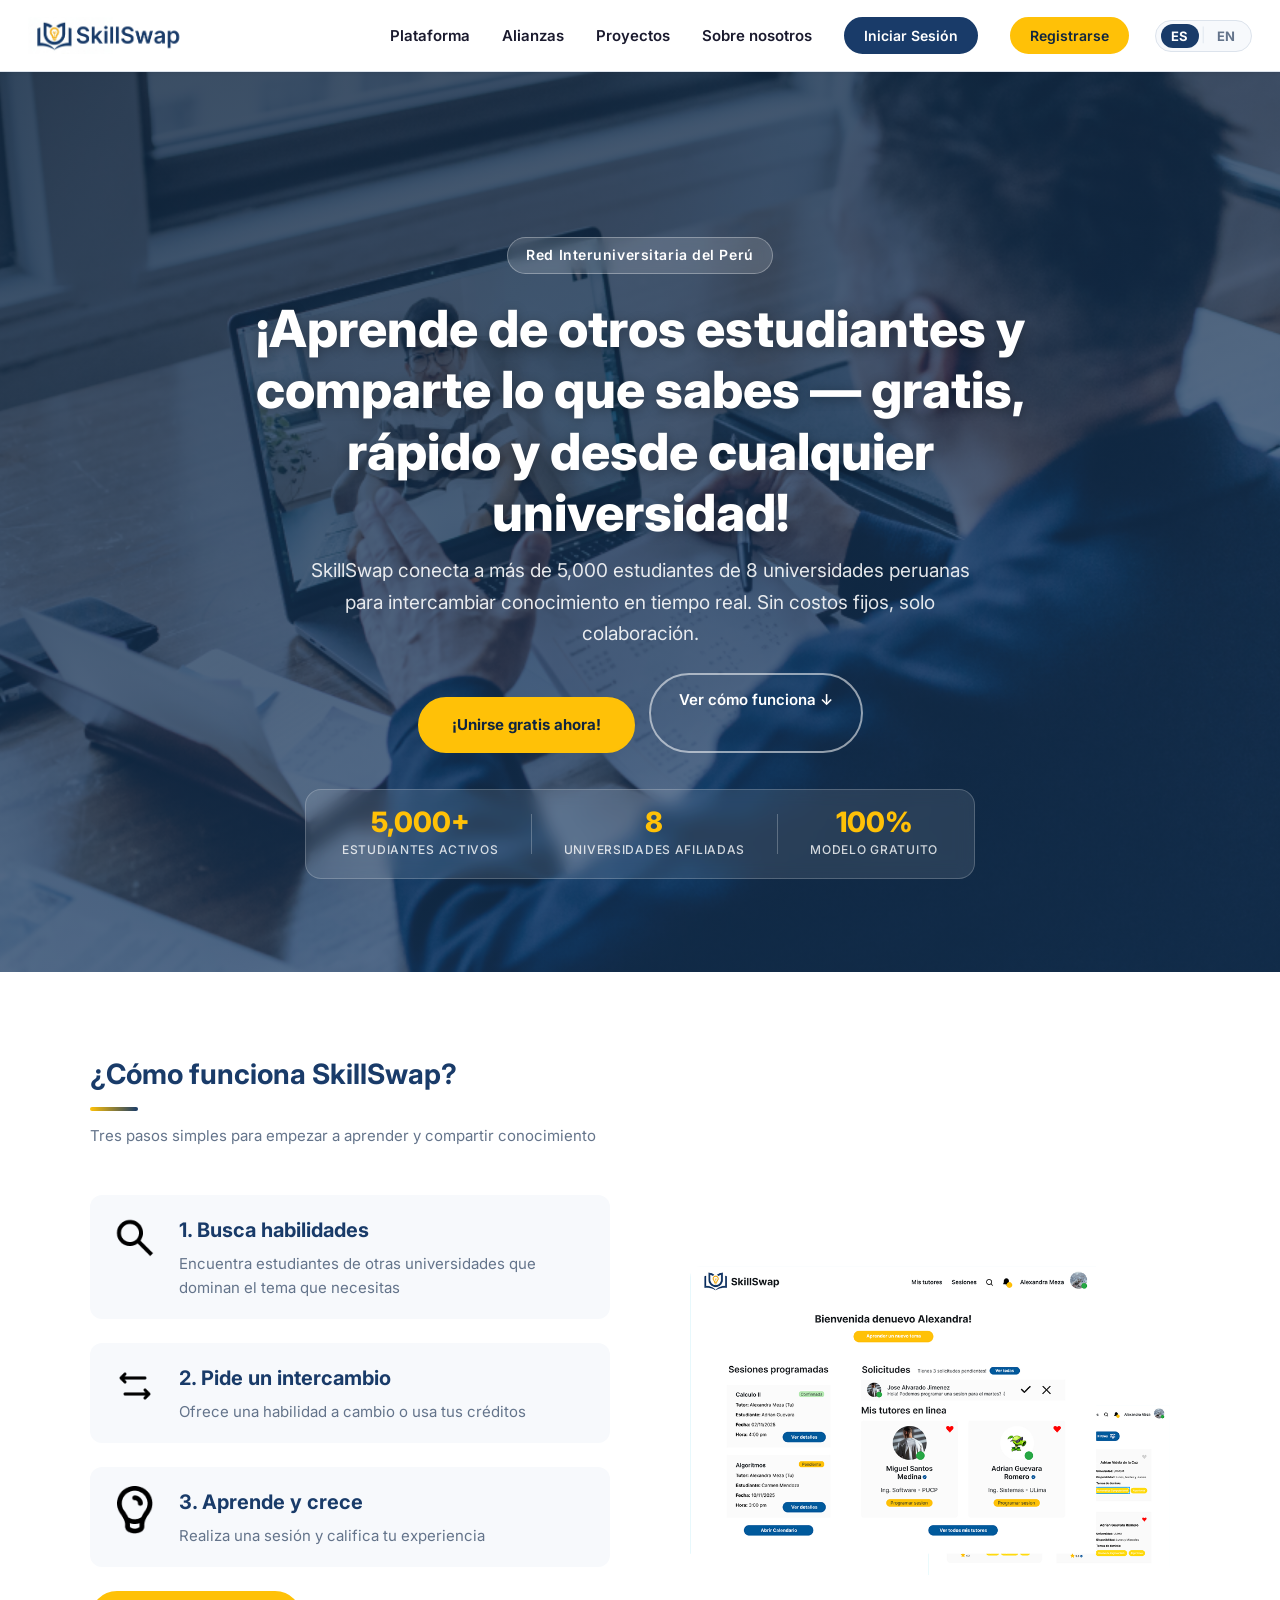
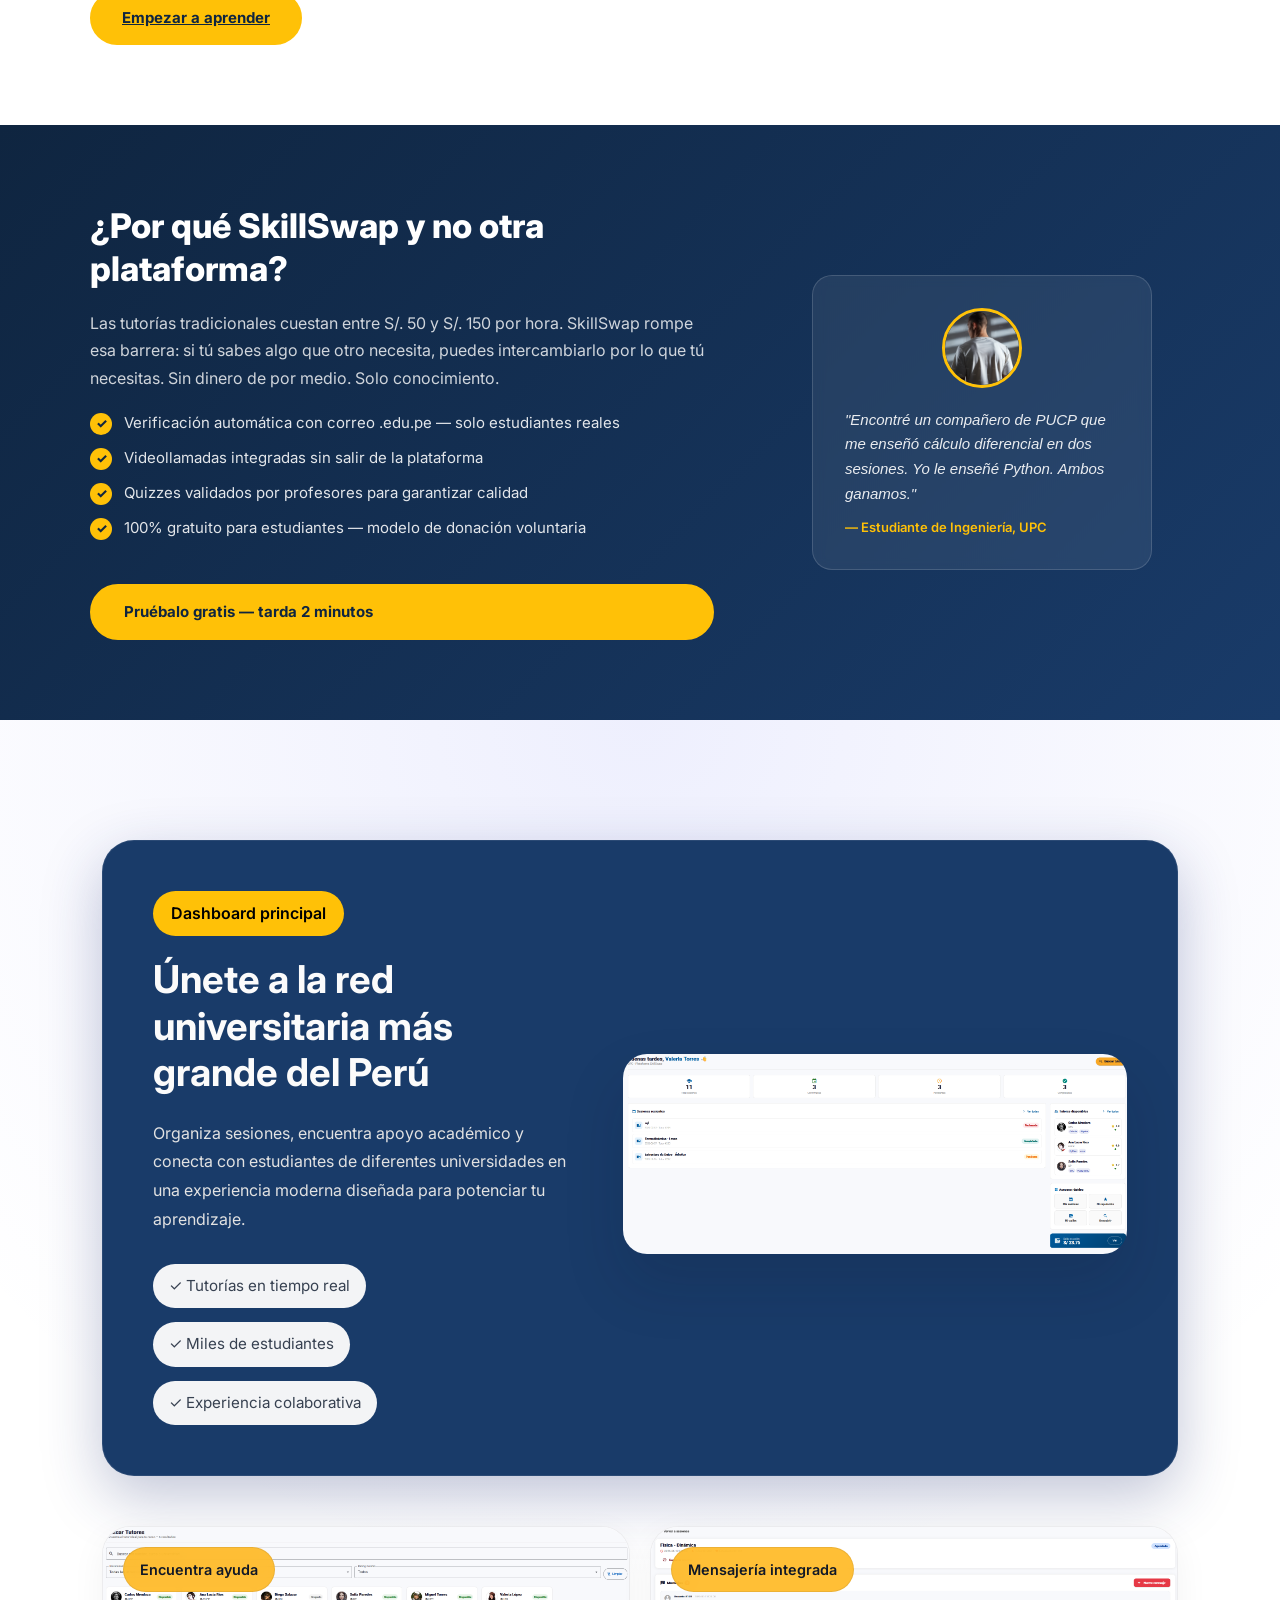
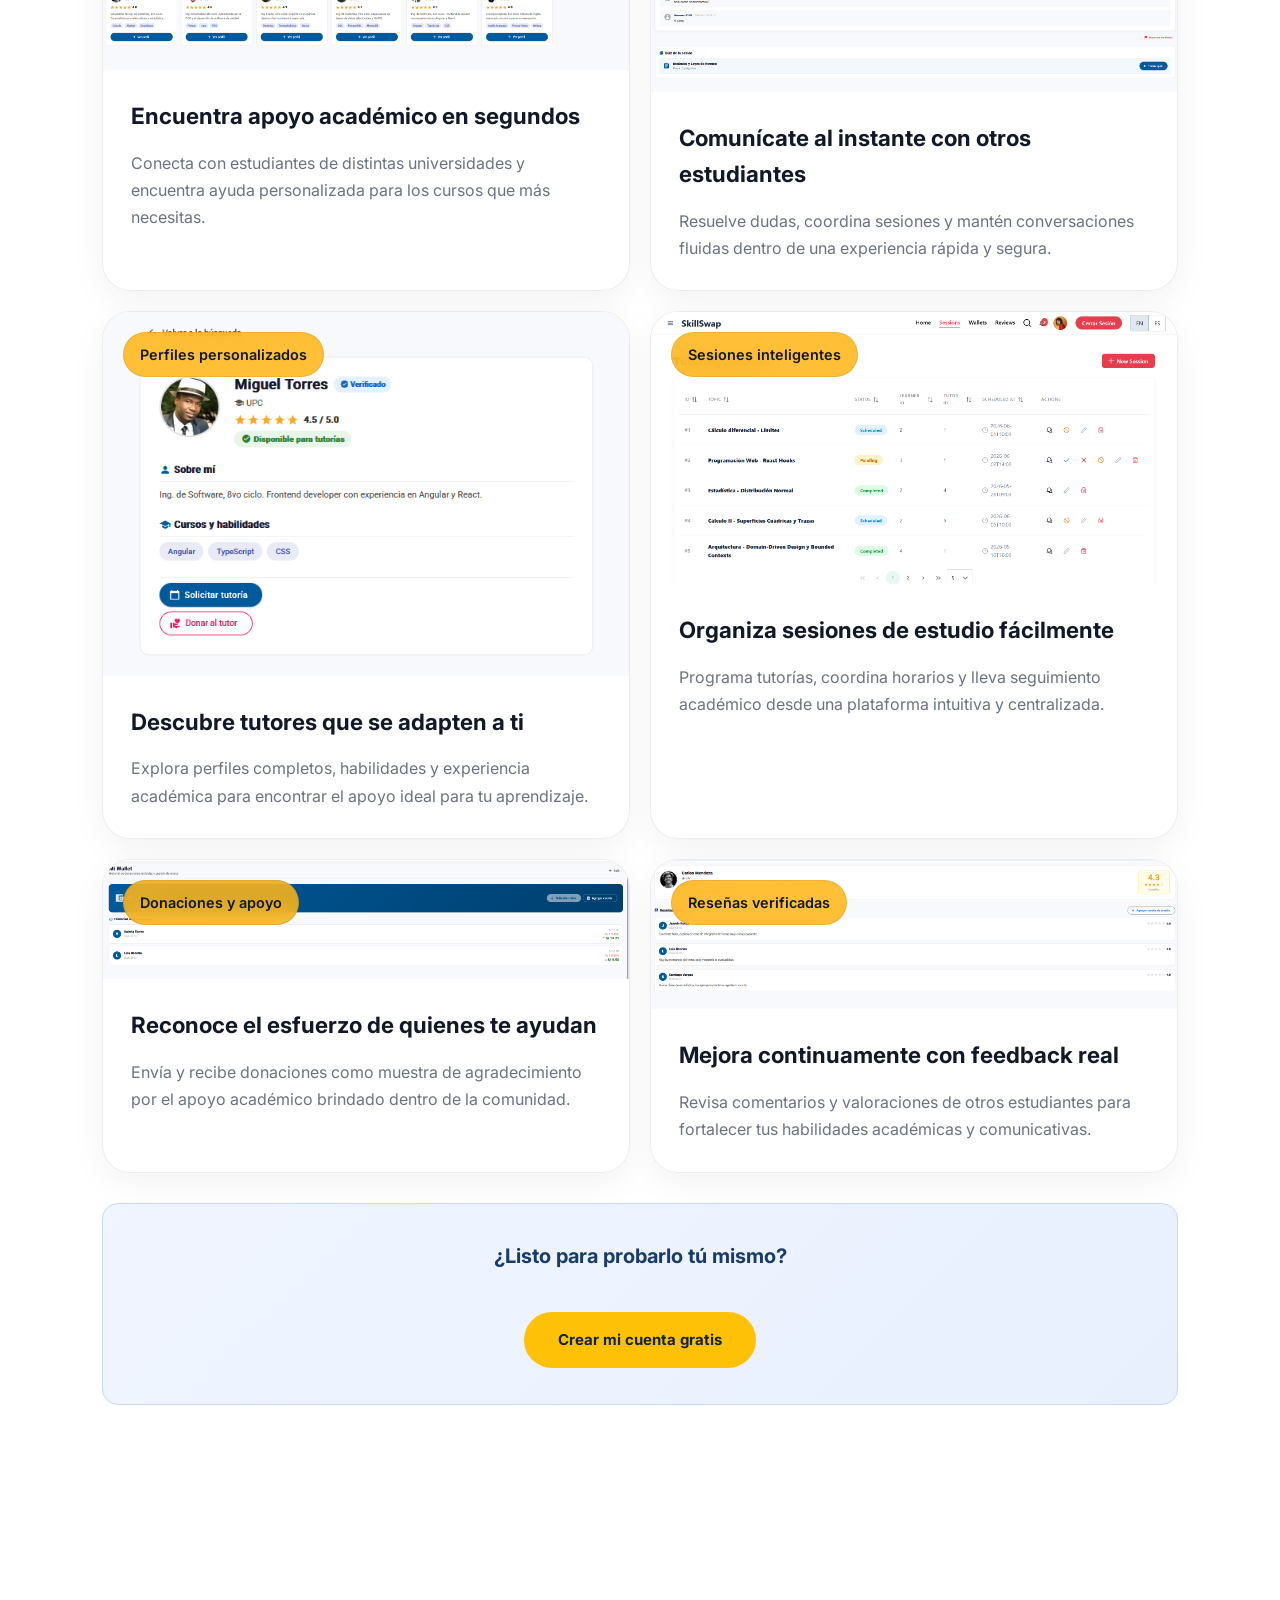
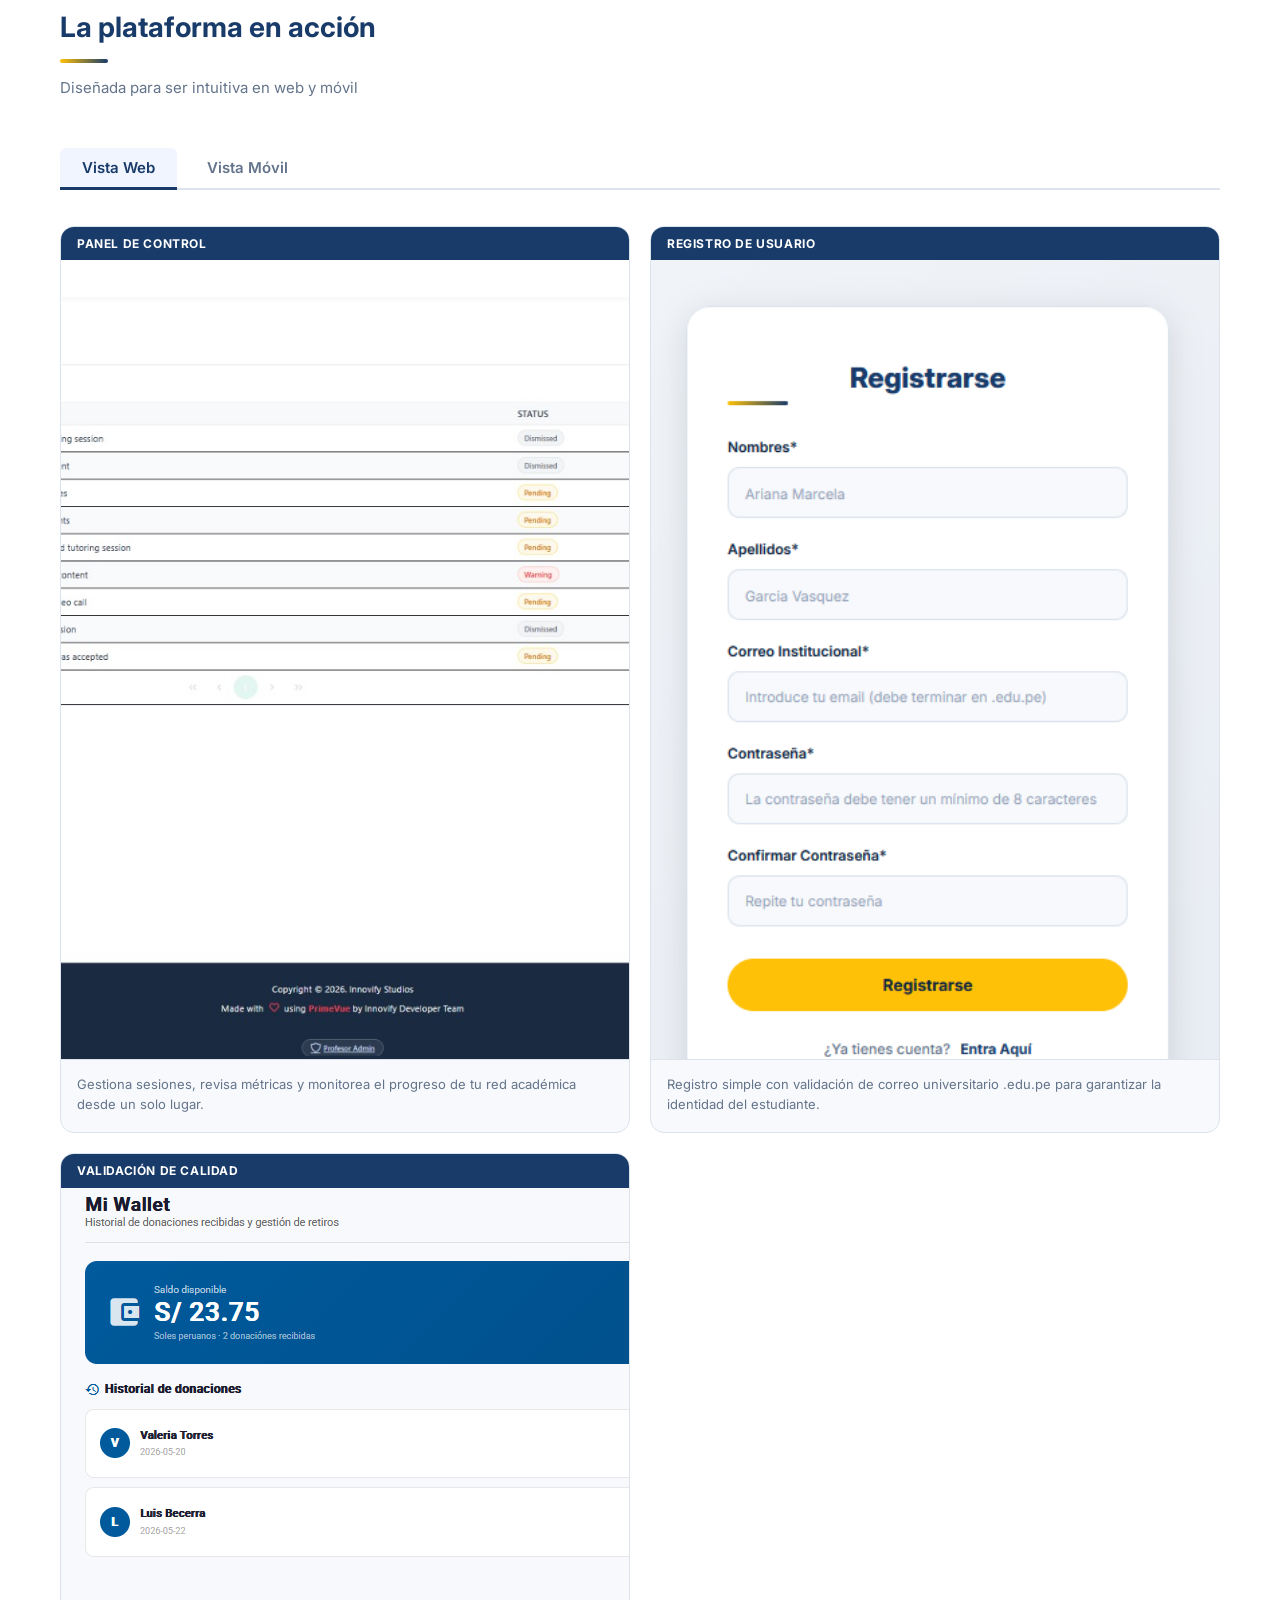
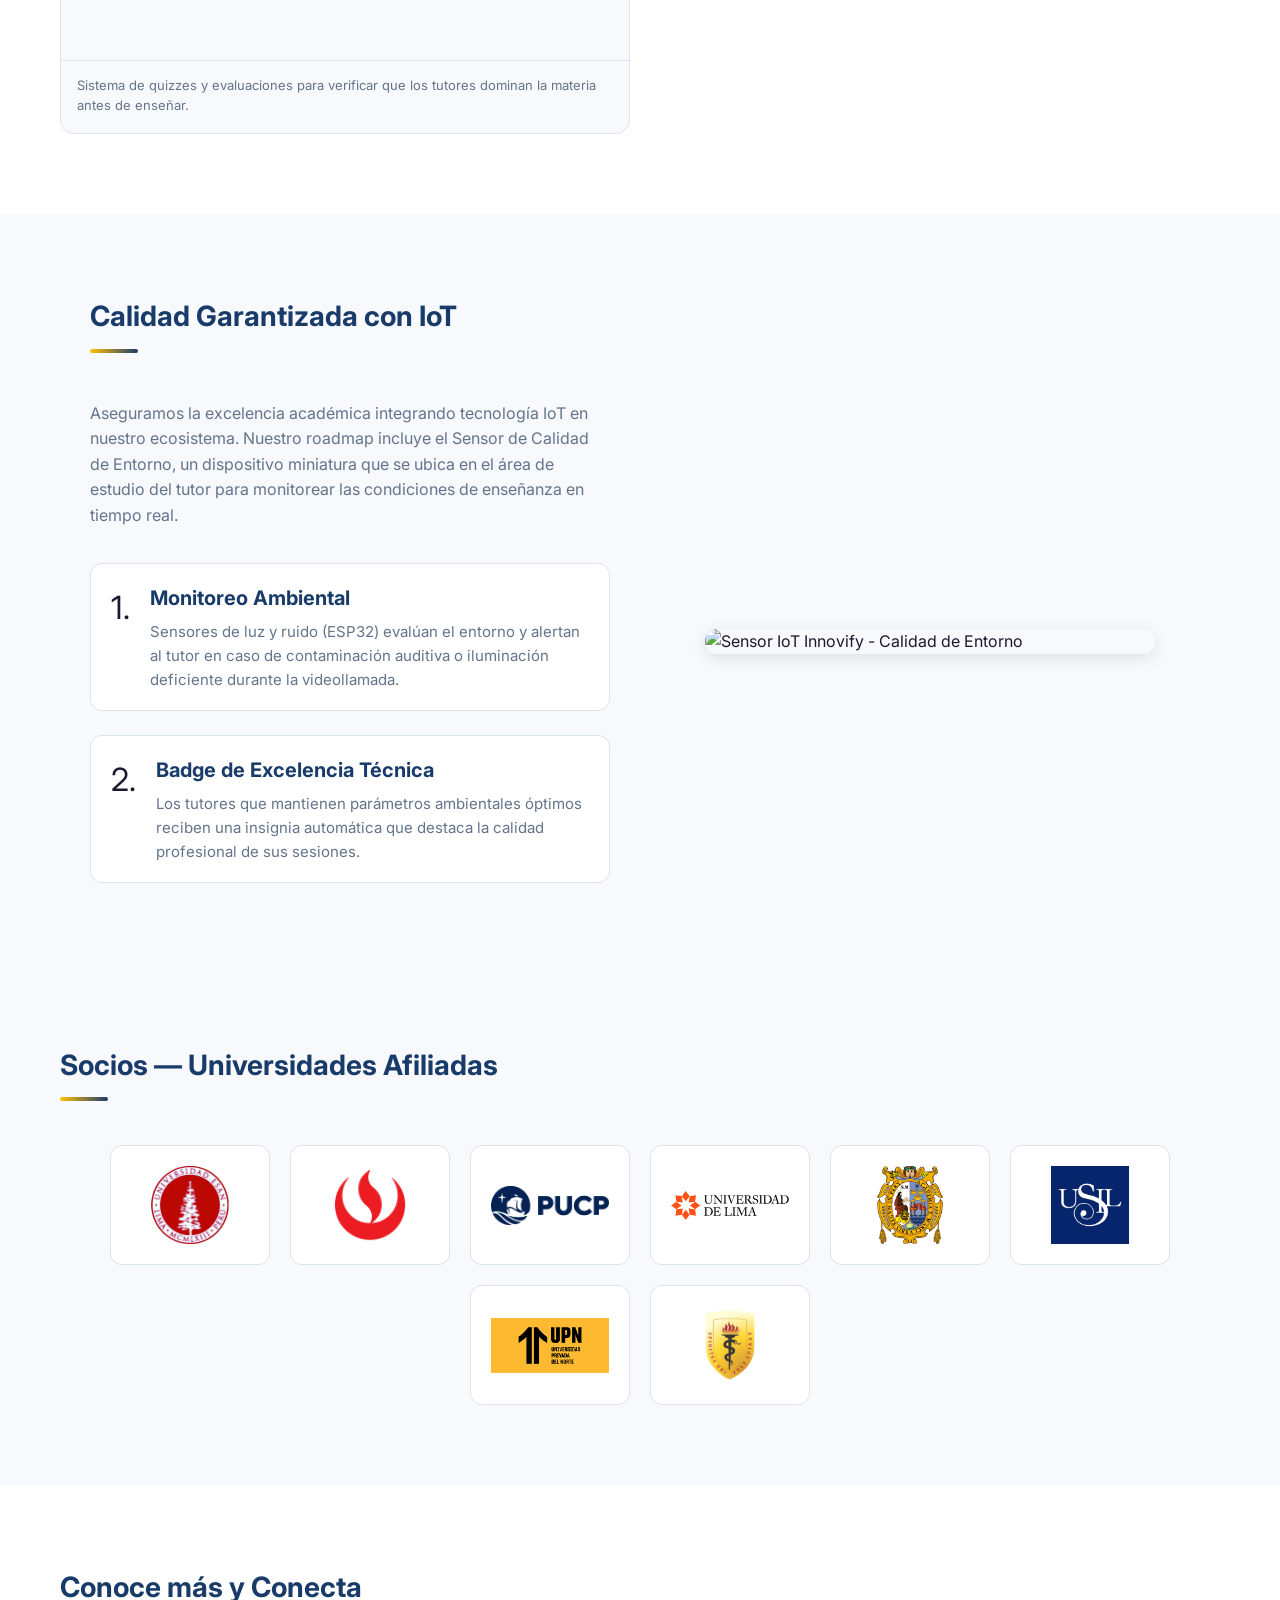
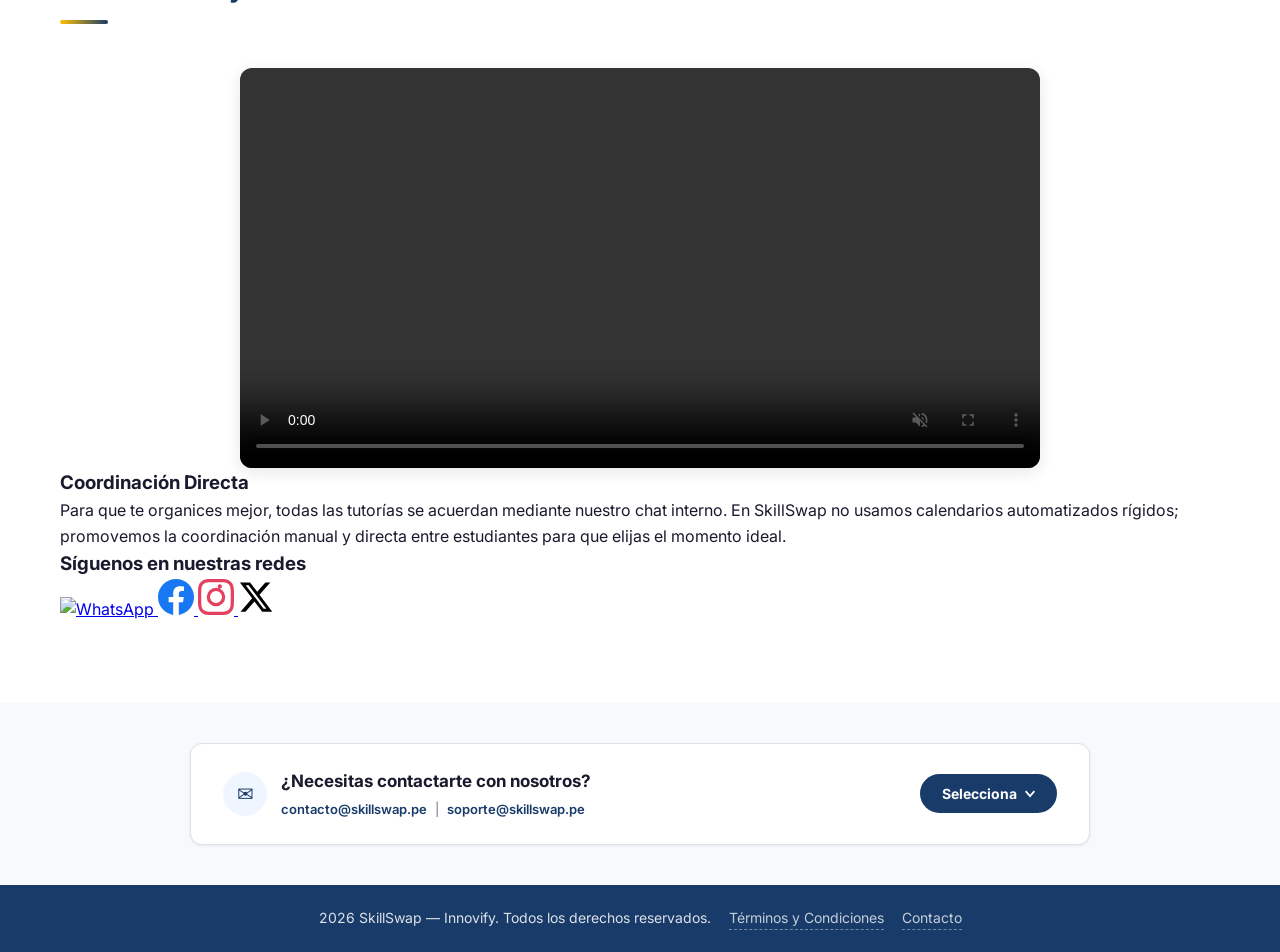
==== commit fa973b99: "actulizando todos los md" ====
--- a/public/index.html
+++ b/public/index.html
@@ -81,7 +81,7 @@
         SkillSwap conecta a más de 5,000 estudiantes de 8 universidades peruanas para intercambiar conocimiento en tiempo real. Sin costos fijos, solo colaboración.
       </p>
       <div class="hero-cta-group">
-        <a href="sites/signup.html" class="llamado-accion-boton" data-i18n="hero-btn">
+        <a href="https://skillswap-open-source.web.app" class="llamado-accion-boton" data-i18n="hero-btn">
           ¡Unirse gratis ahora!
         </a>
         <a href="#seccion-screenshots" class="hero-btn-secundario" data-i18n="hero-btn-sec">
@@ -153,7 +153,7 @@
               </div>
             </div>
 
-            <a href="sites/signup.html" class="llamado-accion-boton2" data-i18n="about-btn">
+            <a href="https://skillswap-open-source.web.app" class="llamado-accion-boton2" data-i18n="about-btn">
               Empezar a aprender
             </a>
           </div>
@@ -481,9 +481,10 @@
 
             <div class="screenshot-card">
               <div class="screenshot-etiqueta" data-i18n="ss-validacion">Validación de calidad</div>
-              <img src="assets/images/quality-validation.png"
+              <img src="assets/images/wallet-responsive.png"
                    alt="Validación de calidad — vista web"
-                   loading="lazy" />
+                   loading="lazy"  
+                    style="width: auto; height: auto; display: block; margin: 0 auto;"/>
               <p class="screenshot-desc" data-i18n="ss-validacion-desc">Sistema de donaciones voluntarias para recompensar a los tutores por su contribución.</p>
             </div>
 
@@ -498,7 +499,8 @@
               <div class="screenshot-etiqueta" data-i18n="ss-dashboard-m">Dashboard móvil</div>
               <img src="assets/images/quality-validation2.png"
                    alt="Dashboard móvil — coordinador"
-                   loading="lazy" />
+                   loading="lazy"
+                   style="width: auto; height: auto; display: block; margin: 0 auto;" />
               <p class="screenshot-desc" data-i18n="ss-dashboard-m-desc">Accede a tu panel de control desde cualquier dispositivo con diseño adaptable.</p>
             </div>
 
@@ -506,15 +508,17 @@
               <div class="screenshot-etiqueta" data-i18n="ss-registro-m">Registro móvil</div>
               <img src="assets/images/register-responsive.png"
                    alt="Registro móvil"
-                   loading="lazy" />
+                   loading="lazy"
+                   style="width: 250px; height: auto; display: block; margin: 0 auto;" />
               <p class="screenshot-desc" data-i18n="ss-registro-m-desc">Regístrate en menos de 2 minutos desde tu celular con tu correo universitario.</p>
             </div>
 
             <div class="screenshot-card screenshot-card-movil">
               <div class="screenshot-etiqueta" data-i18n="ss-validacion-m">Validación móvil</div>
-              <img src="assets/images/wallet-responsive.png"
+              <img src="assets/images/quality-validation.png"
                    alt="Validación móvil"
-                   loading="lazy" />
+                   loading="lazy"
+                   style="width: auto; height: auto; display: block; margin: 0 auto;" />
               <p class="screenshot-desc" data-i18n="ss-validacion-m-desc">Sistema de donaciones voluntarias para recompensar a los tutores por su contribución.</p>
             </div>
 
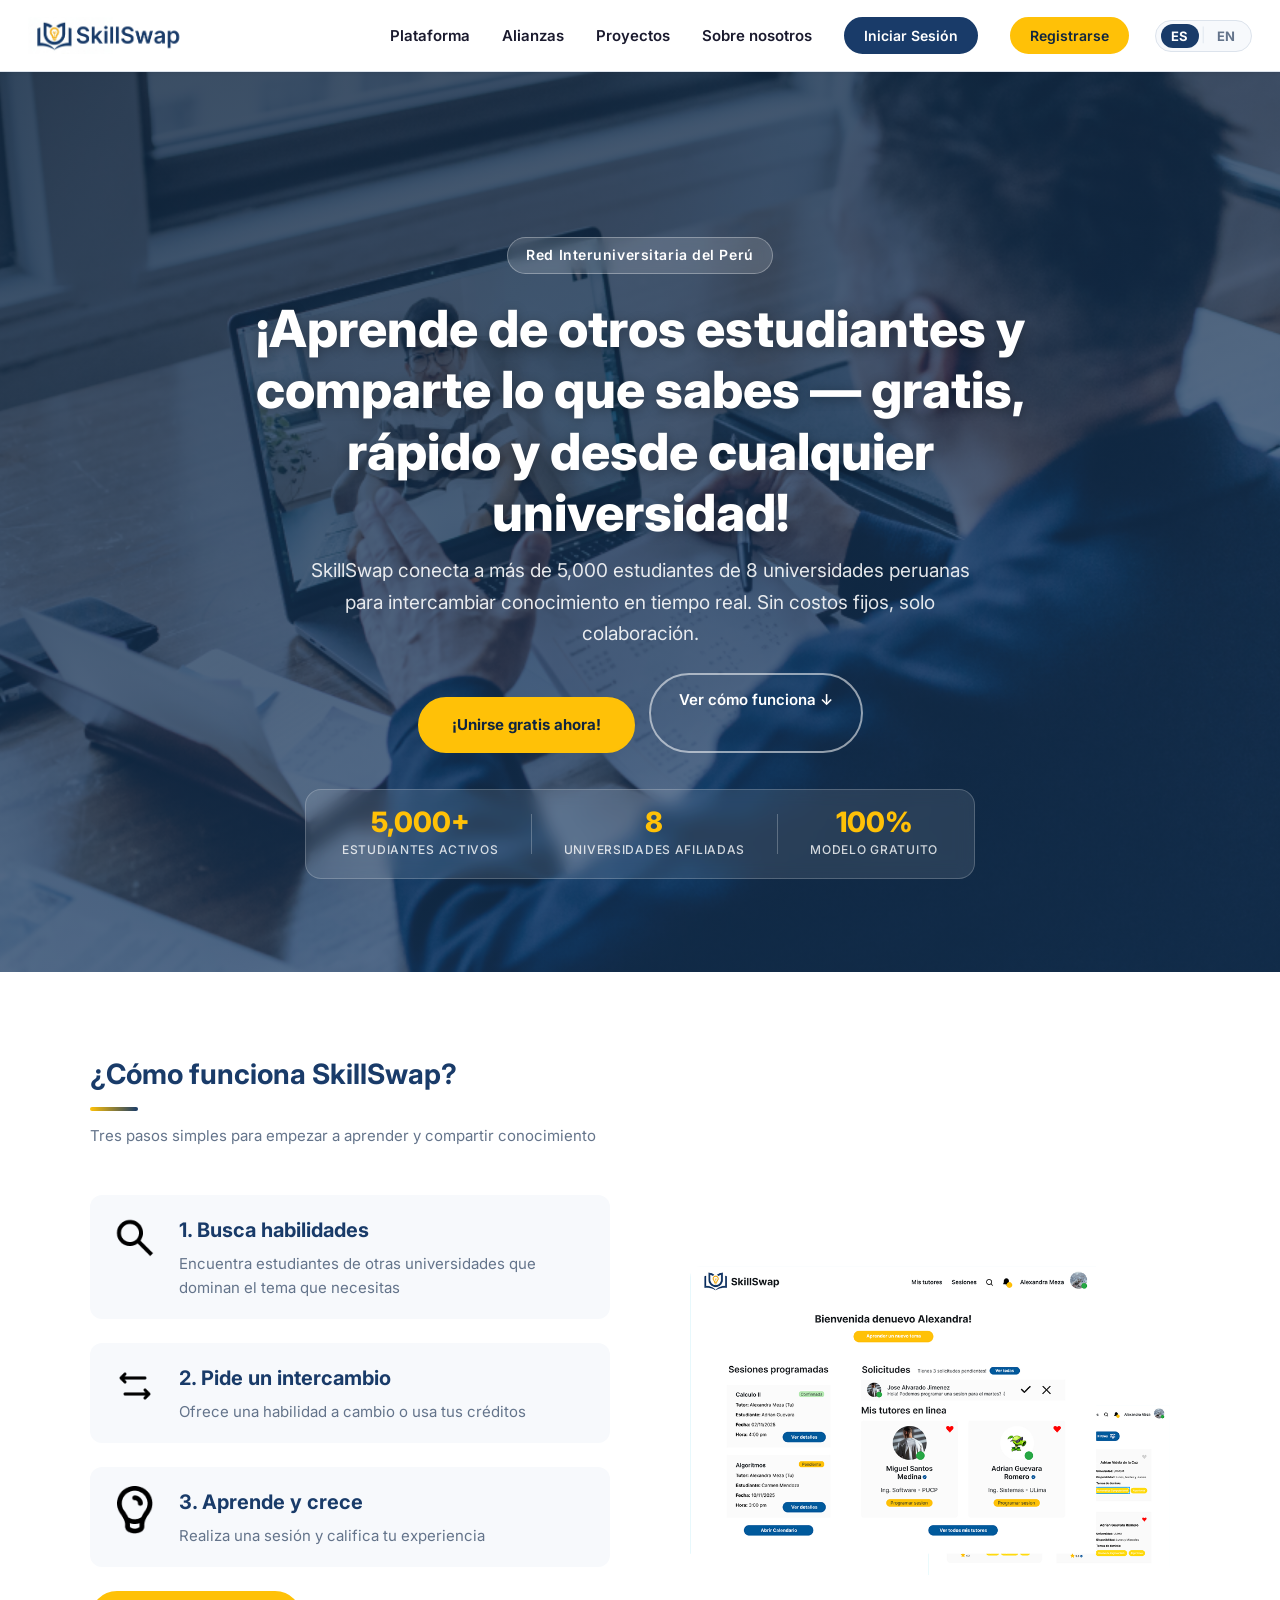
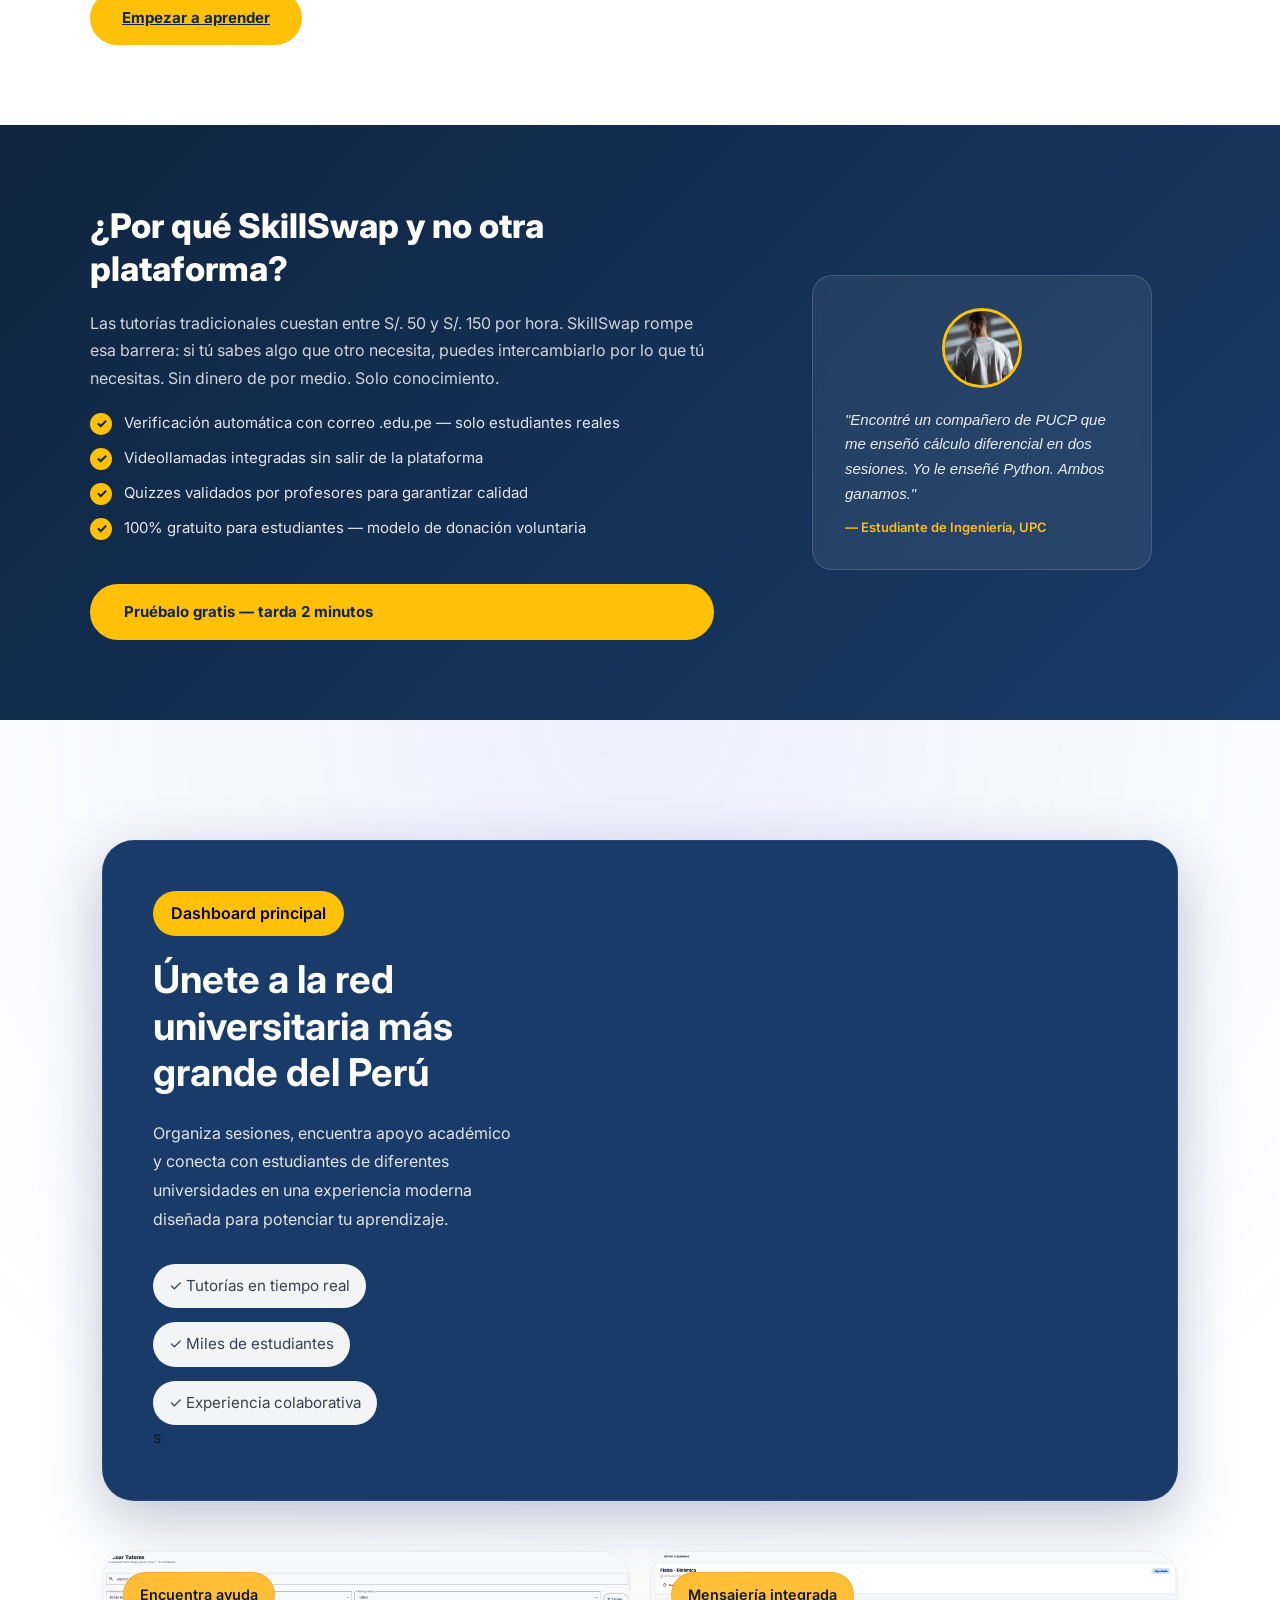
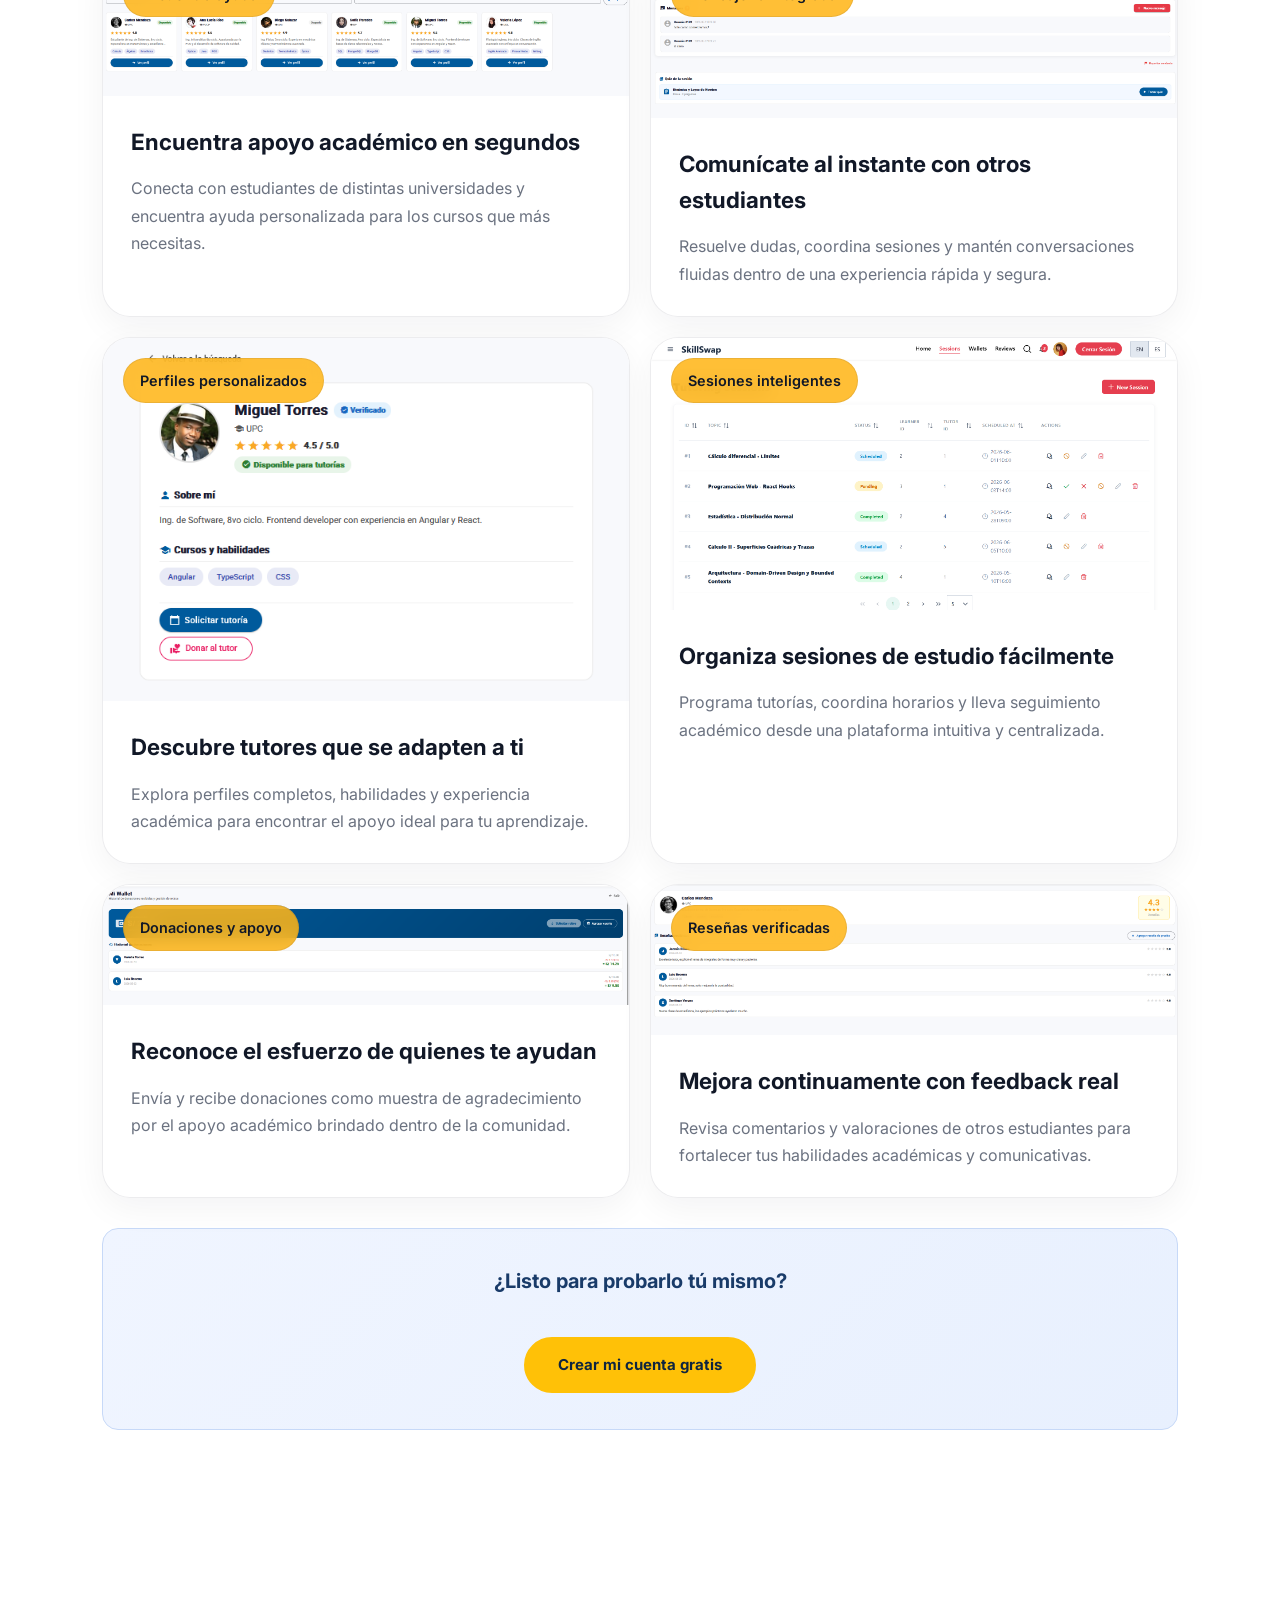
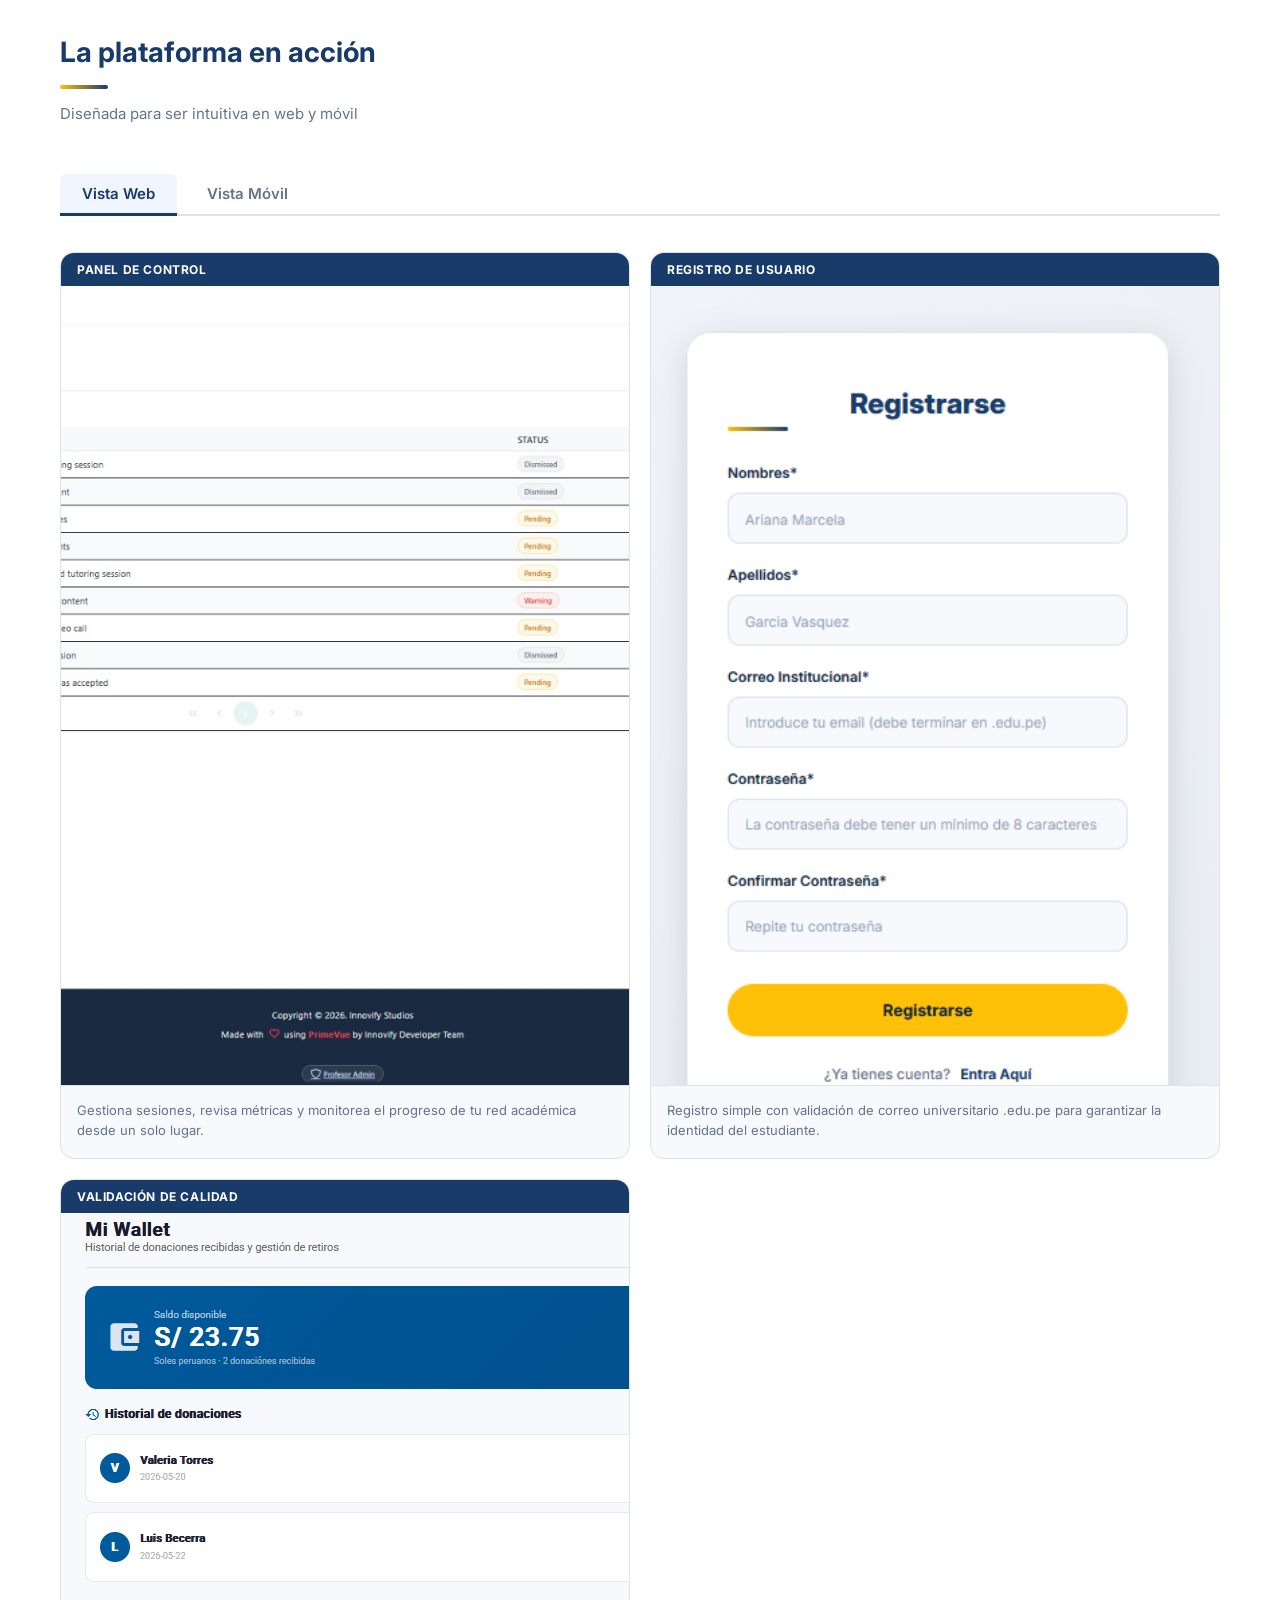
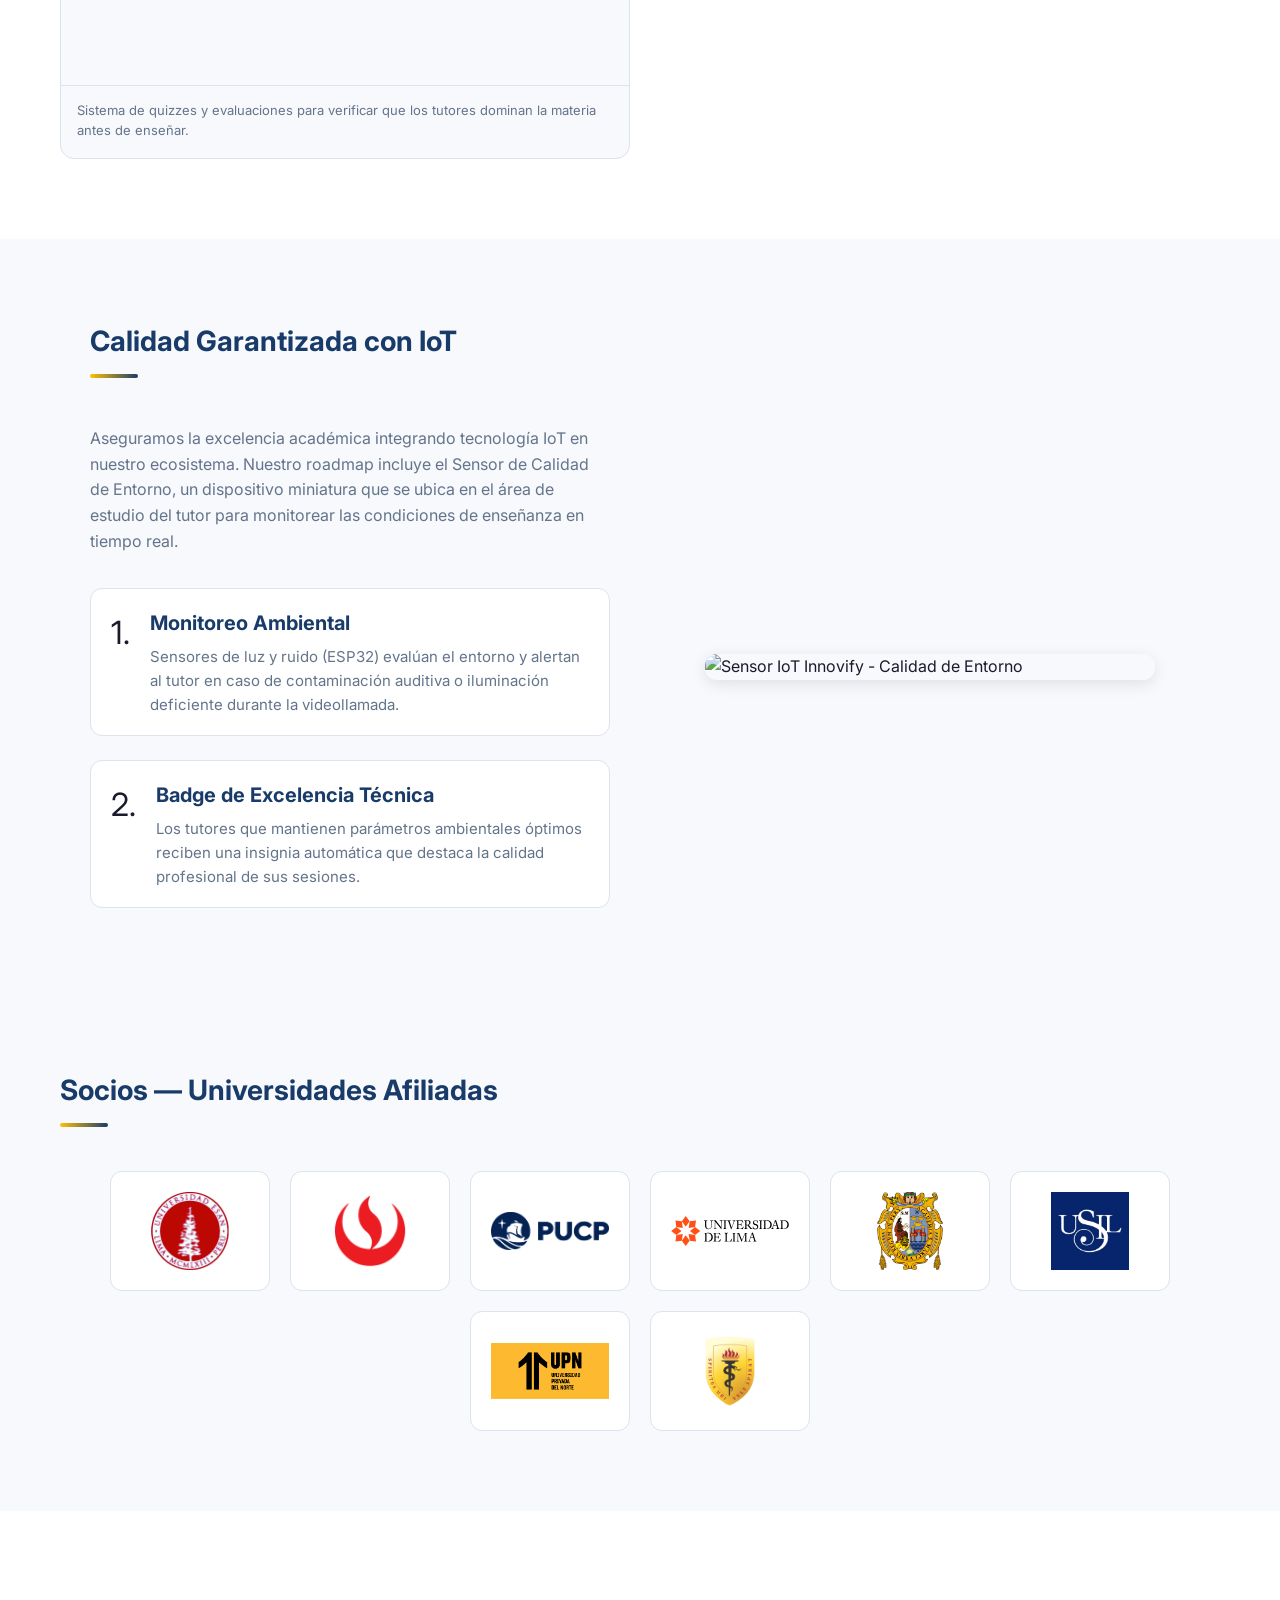
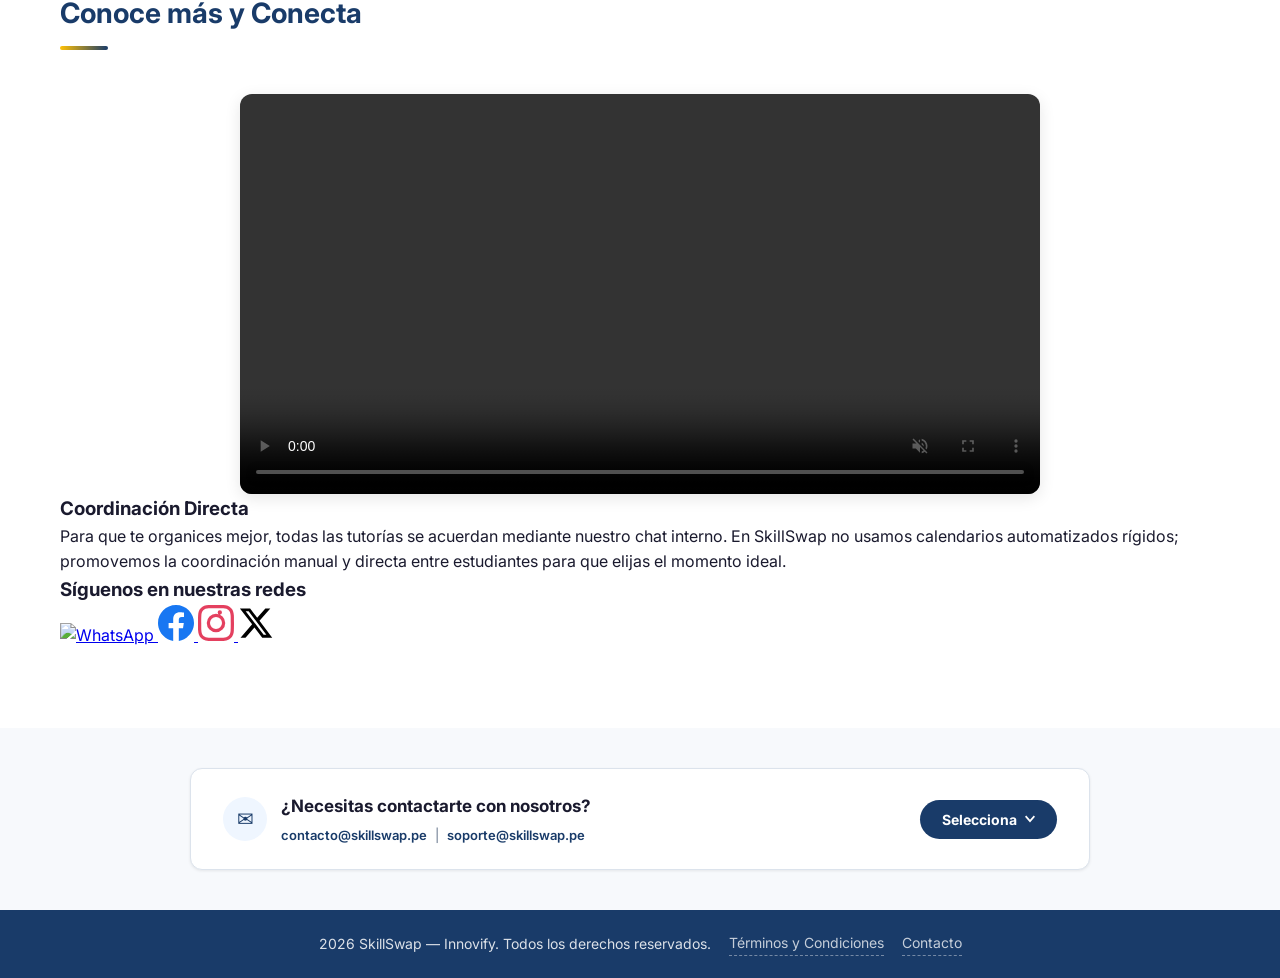
==== commit 5d0a3172: "modificando lo del infotme" ====
--- a/public/index.html
+++ b/public/index.html
@@ -245,17 +245,13 @@
               ✓ Experiencia colaborativa
             </span>
 
-          </div>
+          </div>s
 
         </div>
 
         <div class="hero-image-container">
 
-          <img
-            src="assets/images/landing/home_screen.png"
-            alt="Dashboard principal"
-            loading="lazy"
-          />
+         <iframe width="560" height="315" src="https://www.youtube.com/embed/aVOBvnO035E?si=tMARlBnuNi-BBuGy" title="YouTube video player" frameborder="0" allow="accelerometer; autoplay; clipboard-write; encrypted-media; gyroscope; picture-in-picture; web-share" referrerpolicy="strict-origin-when-cross-origin" allowfullscreen></iframe>
 
         </div>
 
